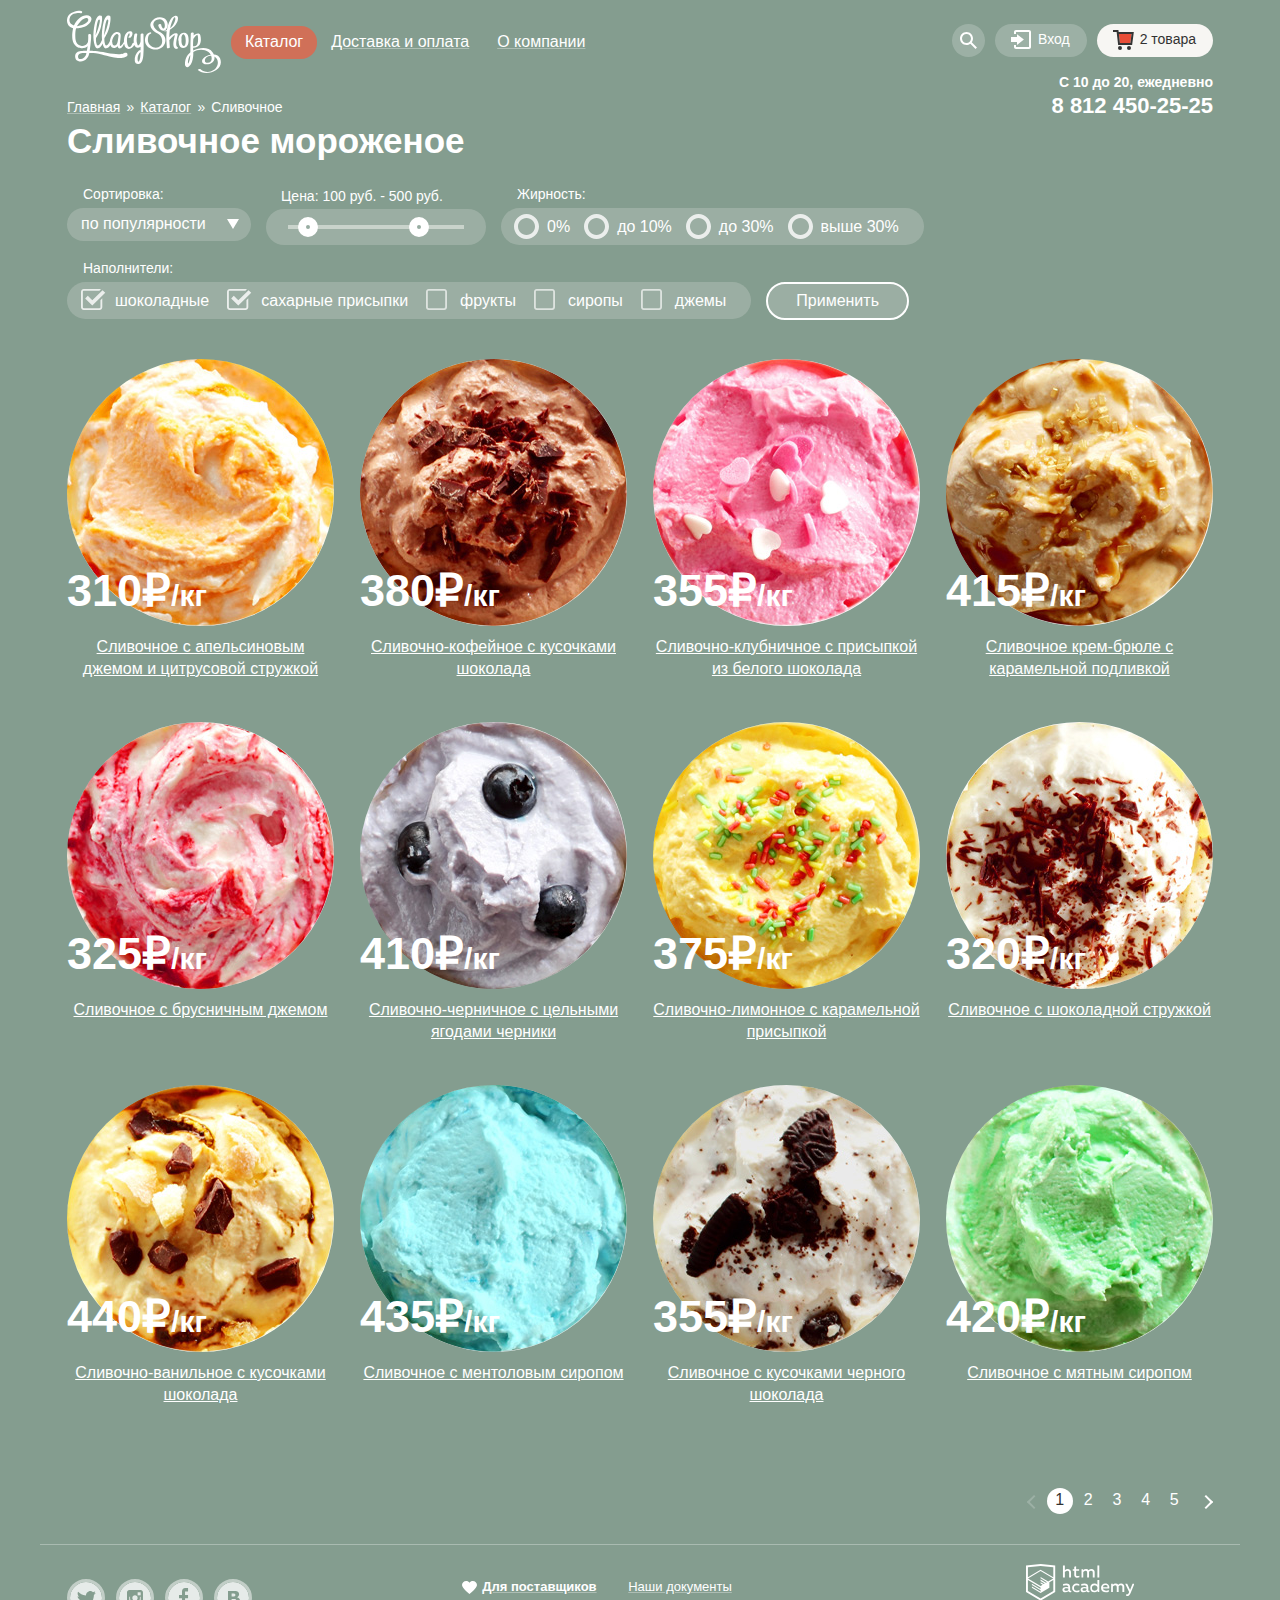
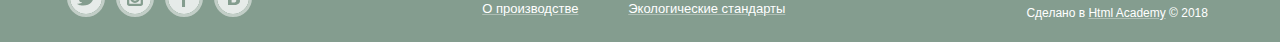
==== catalog.html @ 199c0e6b "Исправления по замечаниям" ====
<!DOCTYPE html>
<html lang="ru">
  <head>
    <meta charset="UTF-8">
    <title>HTML Academy: Глейси-каталог</title>
    <!--<link href="https://fonts.googleapis.com/css?family=Roboto:400,500,700&amp;subset=cyrillic" rel="stylesheet">-->
    <link rel="stylesheet" href="css/normalize.css">
    <link rel="stylesheet" href="css/style.css">
  </head>
  <body class="catalog-page">
    <header class="main-header container">
      <nav class="main-nav">
        <a href="index.html" class="logo"><img src="img/logo.svg" alt="Логотип магазина Gllacy Shop"></a>
        <ul class="site-nav">
          <li class="box-sub-catalog site-nav-active"><a href="#">Каталог</a>
            <ul class="sub-catalog">
              <li><a href="#">Новинки</a></li>
              <li class="sub-catalog-active"><a>Сливочное</a></li>
              <li><a href="#">Щербеты</a></li>
              <li><a href="#">Фруктовый лёд</a></li>
              <li><a href="#">Мелорин</a></li>
            </ul>
          </li>
          <li><a href="#">Доставка и оплата</a></li>
          <li><a href="#">О компании</a></li>
        </ul>
      </nav>  
      <nav class="user-nav">
        <ul>
          <li class="search">
            <a class="visually-hidden" href="#">Поиск</a>
            <svg xmlns="http://www.w3.org/2000/svg" width="17" height="17" viewBox="0 0 17 17" >
              <path fill="#FFFFFF" d="M16.958,15.527L11.75,10.32C12.533,9.247,13,7.93,13,6.5C13,2.91,10.09,0,6.5,0S0,2.91,0,6.5
              S2.91,13,6.5,13c1.438,0,2.763-0.473,3.839-1.263l5.205,5.204L16.958,15.527z M6.5,11C4.019,11,2,8.981,2,6.5S4.019,2,6.5,2
              S11,4.019,11,6.5S8.981,11,6.5,11z"/>
            </svg>
            <form class="search-form" action="https://echo.htmlacademy.ru" method="post">
              <label class="visually-hidden" for="search">Поле ввода для поиска</label>
              <input id="search" name="search" type="search" placeholder="Что ищем?">
              <button class="visually-hidden" type="submit">Искать</button>
            </form>
          </li>
          <li class="log-in">
            <svg version="1.1" id="Layer_1" xmlns="http://www.w3.org/2000/svg" width="21" height="19" viewBox="0 0 21 19" enable-background="new 0 0 21 19" xml:space="preserve">
              <g>
                <polygon fill="#FFFFFF" points="6,14.875 12.917,9.5 6,4.125 6,7.042 -0.042,7.042 -0.042,11.959 6,11.959   "/>
                <path fill="#FFFFFF" d="M18,0H5C3.9,0,3,0.9,3,2v2h2V2h13v15H5v-2H3v2c0,1.1,0.9,2,2,2h13c1.1,0,2-0.9,2-2V2C20,0.9,19.1,0,18,0z"
                  />
              </g>
            </svg>
            <a href="#">Вход</a>
            <form class="log-in-form" action="https://echo.htmlacademy.ru" method="post">
              <label class="visually-hidden" for="user-email">Поле ввода email</label>
              <input id="user-email" name="user-email" type="email" placeholder="Электронная почта">
              <label class="visually-hidden"  for="user-password">Поле ввода пароля</label>
              <input id="user-password" name="password" type="password" placeholder="Пароль">
              <button class="button" type="submit">Войти</button>
              <div class="log-in-form-reference">
                <a href="#">Забыли пароль?</a>
                <a href="#">Новая регистрация</a>
              </div> 
            </form>
          </li>
          <li class="basket basket-fill">
            <svg version="1.1" id="Layer_1" xmlns="http://www.w3.org/2000/svg" width="21" height="20" viewBox="0 0 21 20" enable-background="new 0 0 21 20" xml:space="preserve">
              <polygon fill="#E84D37" points="5.888,4.031 6.922,13 17.372,13 18.548,4.031 "/>
              <circle fill="#343434" cx="6.984" cy="18" r="2"/>
              <circle fill="#343434" cx="15.984" cy="18" r="2"/>
              <path fill="#343434" d="M5.657,2.031L5.422,0H0v2h3.64l1.5,13h13.988l1.699-12.969H5.657z M17.372,13H6.922L5.888,4.031h12.66
                L17.372,13z"/>
            </svg>
            <a href="#">2 товара</a>
            <div class="basket-inner">
              <table>
                <tr>
                  <td>
                    <button class="item-del" type="button">Удалить товар</button>
                  </td>
                  <td>
                    <img src="img/item-1.jpg" alt="Сливочное с апельсиновым джемом и цитрусовой стружкой" width="33" height="33">
                  </td>
                  <td class="table-item-descripton">
                    Пломбир с апельсиновым джемом
                  </td>
                  <td class="table-item-volume">
                    1,5кг * <span>200 руб.</span>
                  </td>
                  <td class="table-item-price">
                    300 руб.
                  </td>
                </tr>
                <tr>
                  <td>
                    <button class="item-del" type="button">Удалить товар</button>
                  </td>
                  <td>
                    <img src="img/item-3.jpg" alt="Сливочно-клубничное с присыпкой из белого шоколада" width="33" height="33">
                  </td>
                  <td class="table-item-descripton">
                    Клубничный пломбир с присыпкой из белого шоколада
                  </td>
                  <td class="table-item-volume">
                    1,5кг * <span>300 руб.</span>
                  </td>
                  <td class="table-item-price">
                    450 руб.
                  </td>
                </tr>
              </table>
              <b>Итого: 750 руб.</b>
              <a class="button" href="#">Оформить заказ</a>
            </div>
          </li>
        </ul>
      </nav>
    </header>
    <main class="container">
      <h1 class="page-title">Сливочное мороженое</h1>
      <div class="breadcrumbs-contact-wrapper">
        <ul class="breadcrumbs">
          <li><a href="index.html">Главная</a></li>
          <li><a href="#">Каталог</a></li>
          <li class="breadcrumbs-current">Сливочное</li>
        </ul>
        <p class="catalog-contacts">
          <b>C 10 до 20, ежедневно</b></br>
          <a href="tel:88124502525">8 812 450-25-25</a>
        </p>
      </div>    
      <section class="filter">
        <h2 class="visually-hidden">Фильтр товаров</h2>
        <form class="form-filter" method="post" action="https://echo.htmlacademy.ru">
          <fieldset>
            <legend>Сортировка:</legend>
            <select class="sorting" name="sorting" id="filter-sorting">
              <option value="by-popularity">по популярности </option>
              <option value="inexpensive">сначала недорогие</option>
              <option value="expensive">сначала дорогие</option>
              <option value="by-fats">по жирности</option>
            </select>
          </fieldset>
          <fieldset class="block-slider">
            <legend class="visually-hidden">Сортировка по цене</legend>
            <span>Цена: 100 руб. - 500 руб.</span>
            <div class="slider-price"></div>
            </fieldset>   
          <fieldset>
            <legend>Жирность:</legend>
            <ul class="filter-fat">
              <li class="filter-option">
                <input class="visually-hidden filter-input filter-input-radio" type="radio" name="fat-content" value="zero" id="filter-zero">
                <label for="filter-zero">0%</label>
              </li>
              <li class="filter-option">
                <input class="visually-hidden filter-input filter-input-radio" type="radio" name="fat-content" value="ten" id="filter-ten">
                <label for="filter-ten">до 10%</label>
              </li>
              <li class="filter-option">
                <input class="visually-hidden filter-input filter-input-radio" type="radio" name="fat-content" value="thirty" id="filter-thirty">
                <label for="filter-thirty">до 30%</label>
              </li>
              <li class="filter-option">
                <input class="visually-hidden filter-input filter-input-radio" type="radio" name="fat-content" value="more-thirty" id="filter-more-thirty">
                <label for="filter-more-thirty">выше 30%</label>
              </li>
            </ul>
          </fieldset>
          <fieldset>
            <legend>Наполнители:</legend>
            <ul class="filter-inner">
              <li class="filter-option">
                <input class="visually-hidden filter-input filter-input-checkbox" type="checkbox" name="chocolate" id="filter-chocolate" checked>
                <label for="filter-chocolate">шоколадные</label>
              </li>
              <li class="filter-option">
                <input class="visually-hidden filter-input filter-input-checkbox" type="checkbox" name="icing-sugar" id="filter-icing-sugar" checked>
                <label for="filter-icing-sugar">сахарные присыпки</label>
              </li>
              <li class="filter-option">
                <input class="visually-hidden filter-input filter-input-checkbox" type="checkbox" name="fruits" id="filter-fruits">
                <label for="filter-fruits">фрукты</label>
              </li>
              <li class="filter-option">
                <input class="visually-hidden filter-input filter-input-checkbox" type="checkbox" name="sirup" id="filter-sirup">
                <label for="filter-sirup">сиропы</label>
              </li>
              <li class="filter-option">
                <input class="visually-hidden filter-input filter-input-checkbox" type="checkbox" name="jam" id="filter-jam">
                <label for="filter-jam">джемы</label>
              </li>
            </ul>
          </fieldset>
          <button class="btn-submit" type="submit">Применить</button>
        </form>
      </section>
      <section class="catalog">
        <h2 class="visually-hidden">Каталог мороженого</h2>
        <ul class="catalog-list">
          <li class="catalog-item">
            <h3>
               Сливочное с апельсиновым джемом и цитрусовой стружкой
            </h3>
            <img src="img/item-1.jpg" alt="Сливочное с апельсиновым джемом и цитрусовой стружкой." width="267" height="267">
            <b>310&#8381;<span>&#47;кг</span></b>
            <a class="button" href="#">Быстрый просмотр</a>
          </li>
          <li class="catalog-item">
            <h3>
              Сливочно-кофейное с кусочками шоколада
            </h3>
            <img src="img/item-2.jpg" alt="Сливочно-кофейное с кусочками шоколада" width="267" height="267">
            <b>380&#8381;<span>&#47;кг</span></b>
            <a class="button" href="#">Быстрый просмотр</a>
            </li>
          <li class="catalog-item">
            <h3>
               Сливочно-клубничное с присыпкой из белого шоколада
            </h3>
            <img src="img/item-3.jpg" alt="Сливочно-клубничное с присыпкой из белого шоколада" width="267" height="267">
            <b>355&#8381;<span>&#47;кг</span></b>
            <a class="button" href="#">Быстрый просмотр</a>
          </li>
          <li class="catalog-item">
            <h3>
               Сливочное крем-брюле с карамельной подливкой
            </h3>
            <img src="img/item-4.jpg" alt="Сливочное крем-брюле с карамельной подливкой" width="267" height="267">
            <b>415&#8381;<span>&#47;кг</span></b>
            <a class="button" href="#">Быстрый просмотр</a>
          </li>
          <li class="catalog-item">
            <h3>
               Сливочное с брусничным джемом
            </h3>
            <img src="img/item-5.jpg" alt="Сливочное с брусничным джемом" width="267" height="267">
            <b>325&#8381;<span>&#47;кг</span></b>
            <a class="button" href="#">Быстрый просмотр</a>
          </li>
          <li class="catalog-item">
            <h3>
               Сливочно-черничное с цельными ягодами черники
            </h3>
            <img src="img/item-6.jpg" alt="Сливочно-черничное с цельными ягодами черники" width="267" height="267">
            <b>410&#8381;<span>&#47;кг</span></b>
            <a class="button" href="#">Быстрый просмотр</a>
          </li>
          <li class="catalog-item">
            <h3>
               Сливочно-лимонное с карамельной присыпкой
            </h3>
            <img src="img/item-7.jpg" alt="Сливочно-лимонное с карамельной присыпкой" width="267" height="267">
            <b>375&#8381;<span>&#47;кг</span></b>
            <a class="button" href="#">Быстрый просмотр</a>
          </li>
          <li class="catalog-item">
            <h3>
               Сливочное с шоколадной стружкой
            </h3>
            <img src="img/item-8.jpg" alt="Сливочное с шоколадной стружкой" width="267" height="267">
            <b>320&#8381;<span>&#47;кг</span></b>
            <a class="button" href="#">Быстрый просмотр</a>
          </li>
          <li class="catalog-item">
            <h3>
               Сливочно-ванильное с кусочками шоколада
            </h3>
            <img src="img/item-9.jpg" alt="Сливочно-ванильное с кусочками шоколада" width="267" height="267">
            <b>440&#8381;<span>&#47;кг</span></b>
            <a class="button" href="#">Быстрый просмотр</a>
          </li>
          <li class="catalog-item">
            <h3>
               Сливочное с ментоловым сиропом
            </h3>
            <img src="img/item-10.jpg" alt="Сливочное с ментоловым сиропом" width="267" height="267">
            <b>435&#8381;<span>&#47;кг</span></b>
            <a class="button" href="#">Быстрый просмотр</a>
          </li>
          <li class="catalog-item">
            <h3>
               Сливочное с кусочками черного шоколада
            </h3>
            <img src="img/item-11.jpg" alt="Сливочное с кусочками черного шоколада" width="267" height="267">
            <b>355&#8381;<span>&#47;кг</span></b>
            <a class="button" href="#">Быстрый просмотр</a>
          </li>
          <li class="catalog-item">
            <h3>
               Сливочное с мятным сиропом
            </h3>
            <img src="img/item-12.jpg" alt="Сливочное с мятным сиропом" width="267" height="267">
            <b>420&#8381;<span>&#47;кг</span></b>
            <a class="button" href="#">Быстрый просмотр</a>
          </li>
        </ul>
        <ul class="pagination-list">
          <li class="pagination-left pagination-disabled"><a></a></li>
          <li class="pagination-item pagination-item-current"><a>1</a></li>
          <li class="pagination-item"><a href="#">2</a></li>
          <li class="pagination-item"><a href="#">3</a></li>
          <li class="pagination-item"><a href="#">4</a></li>
          <li class="pagination-item"><a href="#">5</a></li>
          <li class="pagination-right"><a href="#"></a></li>
        </ul>
      </section>
    </main>
    <footer class="main-footer container">
      <ul class="footer-social">
        <li>
          <a class="social-button" href="#">
            <span class="visually-hidden">Твиттер</span>
            <svg version="1.1" width="32" height="32" viewBox="0 0 32 32" enable-background="new 0 0 32 32" xml:space="preserve">
              <g id="Layer_1">
              </g>
              <g id="Layer_2">
                <path fill="#FFFFFF" d="M16,0C7.164,0,0,7.164,0,16c0,8.837,7.164,16,16,16c8.837,0,16-7.163,16-16C32,7.164,24.837,0,16,0z
                   M23.944,12.809c-0.251,6.516-3.463,10.832-10.992,10.702c-0.14,0-0.205,0-0.233,0c-0.015,0-0.021,0-0.021,0
                  c-0.029,0-0.094,0-0.232,0c-0.447,0-4.543-0.443-5.344-1.823c2.479,0.19,4.247-0.406,5.12-1.136
                  c-1.048-0.289-2.923-0.461-3.251-2.848c0.384,0.104,0.618,0.221,1.299,0.113c-1.307-0.824-2.758-1.519-2.679-3.643
                  c0.311,0.317,1.164,0.518,1.46,0.457c-0.768-0.233-2.149-3.244-0.974-4.781c1.984,1.79,4.075,3.482,7.804,3.643
                  c0.227-2.214,1.24-3.699,3.168-4.325c1.84-0.479,3.255,0.26,3.901,1.138c0.737-0.224,1.453-0.466,2.193-0.685
                  c-0.004,0.833-0.569,1.463-0.935,1.709c0.747,0.165,1.423-0.475,1.423-0.475C25.467,11.818,24.557,12.58,23.944,12.809z"/>
              </g>
            </svg>
          </a>
        </li>
        <li>
          <a class="social-button" href="#">
            <span class="visually-hidden">Инстаграм</span>
            <svg version="1.1" id="Layer_1" width="32" height="32" viewBox="0 0 32 32" enable-background="new 0 0 32 32" xml:space="preserve">
              <g>
                <path fill="#FFFFFF" d="M20.916,16c0,2.728-2.211,4.938-4.938,4.938S11.039,18.728,11.039,16c0-0.394,0.051-0.773,0.138-1.14
                  h-0.897v6.838h11.396V14.86h-0.897C20.865,15.227,20.916,15.606,20.916,16z"/>
                <path fill="#FFFFFF" d="M15.978,18.659c1.466,0,2.659-1.193,2.659-2.659s-1.193-2.659-2.659-2.659
                  c-1.466,0-2.659,1.193-2.659,2.659S14.511,18.659,15.978,18.659z"/>
                <rect x="18.637" y="10.302" fill="#FFFFFF" width="3.039" height="3.039"/>
                <path fill="#FFFFFF" d="M16,0C7.164,0,0,7.164,0,16c0,8.837,7.164,16,16,16c8.837,0,16-7.163,16-16C32,7.164,24.837,0,16,0z
                   M23.955,21.698c0,1.254-1.025,2.279-2.279,2.279H10.279C9.026,23.978,8,22.952,8,21.698V10.302c0-1.253,1.026-2.279,2.279-2.279
                  h11.396c1.254,0,2.279,1.026,2.279,2.279V21.698z"/>
              </g>
            </svg>
          </a>
        </li>
        <li>
          <a class="social-button" href="#">
            <span class="visually-hidden">Фейсбук</span>
            <svg version="1.1" id="Layer_1" width="32" height="32" viewBox="0 0 32 32" enable-background="new 0 0 32 32" xml:space="preserve">
              <path fill="#FFFFFF" d="M16,0C7.164,0,0,7.163,0,16s7.164,16,16,16c8.837,0,16-7.164,16-16S24.837,0,16,0z M20.062,9.455h-3.021
                v3.444h3.021v3.445h-3.021v8.61h-3.021v-8.61H11v-3.445h3.021V9.455c0-1.902,1.353-3.445,3.021-3.445h3.021V9.455z"/>
            </svg>
          </a>
        </li>
        <li>
          <a class="social-button" href="#">
            <span class="visually-hidden">Вконтакте</span>
            <svg version="1.1" id="Layer_1" xmlns="http://www.w3.org/2000/svg" width="32" height="32" viewBox="0 0 32 32" enable-background="new 0 0 32 32" xml:space="preserve">
              <g>
                <path fill="#FFFFFF" d="M16.637,14.495c0.402-0.019,0.719-0.082,0.951-0.188c0.326-0.145,0.54-0.33,0.641-0.559
                  c0.101-0.229,0.15-0.496,0.15-0.797c0-0.232-0.058-0.465-0.174-0.697c-0.116-0.232-0.322-0.405-0.617-0.517
                  c-0.264-0.1-0.592-0.155-0.984-0.165c-0.392-0.009-0.943-0.014-1.652-0.014h-0.339v2.965h0.565
                  C15.749,14.523,16.235,14.514,16.637,14.495z"/>
                <path fill="#FFFFFF" d="M18.118,17.084c-0.282-0.081-0.672-0.125-1.166-0.132c-0.494-0.006-1.012-0.009-1.55-0.009h-0.79v3.493
                  h0.264c1.014,0,1.74-0.003,2.18-0.009c0.438-0.007,0.843-0.088,1.212-0.245c0.377-0.157,0.633-0.364,0.774-0.625
                  s0.214-0.562,0.214-0.9c0-0.446-0.088-0.788-0.261-1.03C18.825,17.386,18.531,17.204,18.118,17.084z"/>
                <path fill="#FFFFFF" d="M16,0C7.164,0,0,7.164,0,16c0,8.837,7.164,16,16,16c8.837,0,16-7.163,16-16C32,7.164,24.837,0,16,0z
                   M22.602,20.531c-0.273,0.533-0.646,0.976-1.124,1.327c-0.552,0.415-1.161,0.71-1.823,0.886s-1.501,0.264-2.519,0.264h-6.121V8.987
                  h5.443c1.13,0,1.957,0.038,2.48,0.113c0.524,0.076,1.045,0.242,1.561,0.5c0.533,0.27,0.929,0.632,1.189,1.087
                  c0.26,0.455,0.392,0.975,0.392,1.558c0,0.678-0.179,1.278-0.536,1.795c-0.358,0.518-0.863,0.92-1.517,1.208v0.075
                  c0.917,0.182,1.642,0.559,2.179,1.13c0.537,0.571,0.807,1.325,0.807,2.261C23.013,19.392,22.875,19.997,22.602,20.531z"/>
              </g>
            </svg>
          </a>
        </li>
      </ul>
      <ul class="footer-nav">
        <li><a href="#">Для поставщиков</a></li>
        <li><a href="#">Наши документы</a></li>
        <li><a href="#">О производстве</a></li>
        <li><a href="#">Экологические стандарты</a></li>
      </ul>
      <p class="copyright">
        <a href="https://htmlacademy.ru/intensive/htmlcss"><img src="img/logo-academy.svg" alt="Html Academy" width="108" height="38"></a>
        <span>Сделано в <a href="https://htmlacademy.ru/intensive/htmlcss">Html Academy</a> &#169; 2018</span>
      </p>  
    </footer>   
  </body>
</html>
---- css/style.css ----
body {
        margin: 0;
        padding: 0;

        font-family: "Roboto", "Arial", sans-serif;
        font-size: 18px;
        line-height: 22px;
        font-weight: 700;
        color: #ffffff;

        background-color: #849d8f;
}
.container {
        width: 1146px;
        margin: 0 auto;
        padding: 0 27px;
}
img {
        max-width: 100%;
        height: auto;
}
.visually-hidden:not(:focus):not(:active),
input[type="checkbox"].visually-hidden,
input[type="radio"].visually-hidden {
        position: absolute;

        width: 1px;
        height: 1px;
        margin: -1px;
        border: 0;
        padding: 0;

        white-space: nowrap;

        -webkit-clip-path: inset(100%);

                clip-path: inset(100%);
        clip: rect(0 0 0 0);
        overflow: hidden;
}
.site-wrapper {
        min-width: 940px;
        background-color: #849d8f;
        background-image: url("../img/promo-1.png");
        background-repeat: no-repeat;
        background-position:  center 0;
        
        transition: background-image 0.5s ease, background-color 0.5s ease;        
}
.site-wrapper::before,
.site-wrapper::after {
  content: "";

  visibility: hidden;
}

.site-wrapper::before {
  background-image: url("../img/promo-2.png");
}

.site-wrapper::after {
  background-image: url("../img/promo-3.png");
}

/*Шапка сайта*/

.main-header {
        display: flex;
        justify-content: space-between;
        flex-wrap: wrap;	
        position: relative;
        width: 1146px;
        margin-bottom: 273px;
        padding-top: 10px;
}
.catalog-page .main-header{
        margin-bottom: 0;
}
.main-nav {
        display: flex;
        margin-right: 300px;
}
.main-nav ul,
.user-nav ul {
        margin: 0;
        padding: 0; 

        list-style: none;
}
.main-nav > a {
        margin-right: 10px;
	width: 154px;
        height:64px;
}
.main-nav .site-nav {
        display: flex;
        align-items: center;

        font-size: 16px;
        line-height: 18px;
        font-weight: 500;
}
.site-nav-active {
        background-color: #d07058;
} 
.site-nav-active > a {
        text-decoration: none;
}
.site-nav > li {
        padding: 7px 14px 8px 14px;
        border-radius: 16px;
}
.main-nav a,
.user-nav a {
        color: #ffffff;
}
.site-nav a {
        -webkit-text-decoration-color: #adbdb4;
                text-decoration-color: #adbdb4;
}
.site-nav > li:hover,
.user-nav > li:hover {
        background-color: #f7f6f3;
}
.site-nav > li:hover > a,
.user-nav > li:hover > a {
        color: #323232;
        text-decoration: none;
}

.site-nav > li:active {
        box-shadow: inset 0px 2px 1px 0px #696969;
        background-color: #ededed;
}
.box-sub-catalog {
        position: relative;
}
.box-sub-catalog:hover .sub-catalog {
        visibility: visible;
}
.sub-catalog {
        visibility: hidden;
        flex-direction: column;
        align-content: stretch;
        position: absolute;
        left: -6px;
        top: 37px;
        border-radius: 5px;
        overflow: hidden;
        transition: visibility 0.1s;

        font-size: 14px;
        line-height: 16px;
        font-weight: 400;

        background-color: #f8f7f4;
        box-shadow: 0px 20px 20px 0px rgba(0, 0, 0, 0.4);
}
.sub-catalog li {
        flex-shrink: 0;
        margin-bottom: 3px;
        padding: 6px 20px 6px 20px;
        white-space: nowrap;
}
.sub-catalog li:first-of-type {
        position: relative;
        margin-top: 3px;
        margin-bottom: 10px;
        font-weight: 700;
}
.sub-catalog li:first-of-type::before {
        content: "";
        position: absolute;
        bottom: -8px;
        left: 5px;
        z-index: 1;
        width: 128px;
        height: 1px;
        background-color: #d1d0ce;
}
.sub-catalog li:last-of-type {
        margin-bottom: 8px;
}
.sub-catalog a {
        text-decoration: none;
        color: #323232;  
}
.sub-catalog li:hover:not(.sub-catalog-active) {
        background-color: #fbded7;
}
.sub-catalog li:active:not(.sub-catalog-active) {
        background-color: #f6b5a5;
}
.site-nav .sub-catalog-active { 
        background-color: #d07058;
}
.site-nav .sub-catalog-active a {
        color: #ffffff;
}

.user-nav ul {
        display: flex;
        padding-top: 14px;
}
.user-nav li {
        display: flex;
        position: relative;
        margin-left: 10px;
        padding: 7px 17px 8px 43px;
        border-radius: 18px;
        background-color: rgba(255, 255, 255, 0.2);
}
.user-nav li:hover,
.user-nav li:focus {
        background-color: #f7f8f4;
}
.user-nav li:hover > a,
.user-nav li:focus > a {
        color: #323232;
}
.user-nav .search {
        justify-content: center;
        align-items: center;
        width: 33px;
        height: 33px;
        padding: 0;
        border-radius: 50%;
}
.search:hover path,
.search:focus path {
        fill: #323232;
}
.search-form {
        position: absolute;
        right: -1px;
        top: 38px;
        padding: 20px 16px;
        border-radius: 5px;
        visibility: hidden;
        transition: visibility 0.1s;

        text-align: center;
        vertical-align: middle;
        background-color: #f8f7f4;
        box-shadow: 0px 20px 20px 0px rgba(0, 0, 0, 0.4);
}
.search:hover .search-form,
.search:focus .search-form {
        visibility: visible;
        z-index: 1;
}
.search-form input {
        width: 310px;
        padding: 9px 15px;
        margin: 0 auto;
        border-radius: 5px;
}
.log-in > a,
.basket > a {
        text-decoration: none;
        font-size: 14px;
        line-height: 16px;
        font-weight: 500;
}
.log-in {
        position: relative;
}
.log-in svg {
        position: absolute;
        left: 16px;
        top: 6px;
}
.log-in:hover polygon,
.log-in:hover path,
.log-in:focus polygon,
.log-in:focus path {
        fill: #323232;
}
.log-in:hover .log-in-form,
.log-in:focus .log-in-form {
        visibility: visible;
        z-index: 1;
}
.log-in-form {
        display: flex;
        flex-wrap: wrap;
        justify-content: space-between;
        align-items: center;
        align-content: center;
        position: absolute;
        right: -1px;
        top: 36px;
        visibility: hidden;
        width: 256px;
        padding: 20px 10px;
        border-radius: 5px;
        transition: visibility 0.1s;

        text-align: center;
        vertical-align: middle;
        background-color: #f8f7f4;
        box-shadow: 0px 20px 20px 0px rgba(0, 0, 0, 0.4);
}
.log-in-form input {
        width: 210px;
        margin: 0 auto;
        margin-bottom: 19px;
        padding: 9px 15px;
        border-radius: 5px;
}
.log-in-form button {
        margin-top: 4px;
        margin-left: 8px;
        padding: 11px 24px;
        border-radius: 19px;
}
.log-in-form-reference {
        display: flex;
        flex-direction: column;
        justify-content: center;
        margin-right: 8px;
}
.log-in-form a {
        font-size: 13px;
        line-height: 24px;
        font-weight: 400;
        color: #323232;
}
.log-in-form a:hover {
        color: #e84d37;
}
.log-in-form a:active {
        color: #e84d37;
}
.basket {
        position: relative;
}
.basket svg {
        position: absolute;
        left: 16px;
        top: 6px;
}
.basket:hover circle,
.basket:hover path,
.basket:focus circle,
.basket:focus path {
        fill: #323232;
}
.user-nav input {
        font-size: 14px;
        line-height: 24px;
        font-weight: 700;
        color: #323232;
        
        border: none;
        border: 1px solid #d3d3d2;
        
}
.user-nav input:hover {
        padding: 8px 14px;
        border: 2px solid #c7c6c5;
}
.user-nav input:focus {
        padding: 8px 14px;
        border: 2px solid #8fbdec; 
}
.user-nav input::-webkit-input-placeholder {
        font-weight: 400;
        color: #999999;
}
.user-nav input::-ms-input-placeholder {
        font-weight: 400;
        color: #999999;
}
.user-nav input::placeholder {
        font-weight: 400;
        color: #999999;
}
.button {
        display: block;

        text-align: center;
        color: #ffffff;
        vertical-align: top;
        text-decoration: none;
        text-shadow: 0 2px 5px rgba(160, 32, 11, 0.76);

        background-image: linear-gradient(to bottom, #f26843 0%, #e74a35 100%);
        border-radius: 50px;
        box-shadow: 0 2px 2px rgba(172, 16, 0, 0.64);
        border: none;

        cursor: pointer;
}
.button:hover {
        background: linear-gradient(to bottom, rgba(242, 104, 67, 0.8) 0%, rgba(241, 74, 53, 0.8) 100%), rgb(255, 255, 255); 
}
.button:focus:active {
        background-image: linear-gradient( to right, rgb(242,104,67) 0%, rgb(231,74,53) 100%);
        box-shadow: inset 0px 2px 2px 0px rgba(148, 39, 24, 0.004);
}
.header-contacts {
        margin: 0;
        margin-left: auto;
        margin-top: -5px;
        text-align: right;
}
.header-contacts b {
        font-size: 14px;
        line-height: 16px;
        font-weight: 700;
}
.header-contacts a {
        text-decoration: none;
        font-size: 22px;
        line-height: 28px;
        font-weight: 700;
        color: #ffffff;
}

/*Полная корзина*/
.basket.basket-fill {
        background-color: #f7f6f3;
}
.basket-fill a {
        color: #323232;
}
.basket.basket-fill:hover .basket-inner,
.basket.basket-fill:focus .basket-inner {
        visibility: visible;
        z-index: 1;     
}
.basket-inner {
        display: flex;
        flex-direction: column;
        justify-content: center;        
        position: absolute;
        right: 0;
        top: 37px;
        z-index: 2;
        width: 510px;
        padding: 15px 15px;
        border-radius: 5px;
        visibility: hidden;
        transition: visibility 0.1s;

        text-align: center;
        vertical-align: middle;
        background-color: #f8f7f4;
        box-shadow: 0px 20px 20px 0px rgba(0, 0, 0, 0.4);
}
.basket-inner table {
        flex-grow: 1;
        margin: 0;
        margin-bottom: 13px;
        padding: 0;

        font-size: 13px;
        line-height: 16px;
        font-weight: 400;
        color:  #323232;
        border-bottom: 1px solid #cacac7;
}
.basket-inner td {
        padding: 3px 0 15px 5px;
}
.basket-inner td:nth-of-type(3){
        text-align: left;
}
.item-del {
        position: relative;
        width: 15px;
        height: 15px;

        font-size: 0;
        background-color: transparent;
        border: 0;
        cursor: pointer;
}
.item-del::before,
.item-del::after {
        content: "";
        position: absolute;
        top: 3px;
        right: 3px;
        z-index: 5;
        width: 15px;
        height: 1px;

        background-color: #323232;
}

.item-del::before {
        -webkit-transform: rotate(45deg);
                transform: rotate(45deg);
}

.item-del::after {
        -webkit-transform: rotate(-45deg);
                transform: rotate(-45deg);
}
.basket-inner img {
        width: 33px;
        height: 33px;
        border-radius: 50%;
}
.basket-inner span {
        color: #999999;
}
.basket-inner b {
        align-self: flex-end;
        margin-left: auto;
        margin-bottom: 15px;

        font-size: 15px;
        line-height: 18px;
        font-weight: 700;
        color:  #323232;
}
.basket-inner a {
        align-self: flex-end;
        margin-left: auto;
        padding: 10px 13px;
        font-size: 18px;
        line-height: 24px;
        font-weight: 700;
        color: #fefefe;       
}
.table-item-descripton {
        width: 225px;
}
.table-item-volume {
        width: 115px;
}
.table-item-price {
        width: 80px;
}
 /*Контент главной страницы*/


.promo-slider {
        position: relative;
        margin-bottom: 40px;
}
.slider-list {
        margin: 0;
        padding: 0;

        list-style: none;
}       

.slider-list h2 {
        width: 680px;
        margin: 0 auto;
        margin-bottom: 30px;

        font-size: 60px;
        line-height: 61px;
        font-weight: 700;
        text-align: center;
}
.slide .button {
        width: 210px;
        margin: 0 auto;
        padding: 10px 35px 13px 35px;

        font-size: 32px;
        line-height: 40px;
        font-weight: 700;
        text-decoration: none;
}
.slider-controls label {
        display: inline-block;
        width: 17px;
        height: 17px;
        margin-right: 9px;

        vertical-align: top;

        background-color: transparent;
        border: 2px solid #ffffff;
        border-radius: 50%;
        cursor: pointer;
}
#product-1:checked ~ .site-wrapper {
        background-color: #849d8f;
        background-image: url("../img/promo-1.png");
}

#product-2:checked ~ .site-wrapper {
        background-color: #8996a6;
        background-image: url("../img/promo-2.png");
}

#product-3:checked ~ .site-wrapper {
        background-color: #9d8b84;
        background-image: url("../img/promo-3.png");
}
#product-1:checked ~ .site-wrapper #slide1,
#product-2:checked ~ .site-wrapper #slide2,
#product-3:checked ~ .site-wrapper #slide3 {
        display: block;
}
#product-1:checked ~ .site-wrapper label[for="product-1"],
#product-2:checked ~ .site-wrapper label[for="product-2"],
#product-3:checked ~ .site-wrapper label[for="product-3"] {
        background-color: #ffffff;
}
.slider-controls {
        position: absolute;
        bottom: 20px;
        left: 27px;
        z-index: 20;

        font-size: 0;
}
.slider-controls label:hover {
        background-color: #b2c1b7;
}
.slide {
        display:none;
}

.promo-stocks-wrapper {
        display: flex;
        justify-content: space-between;
        margin-bottom: 40px;
}
.stock {
        display: flex;
        flex-direction: column;
        box-sizing: border-box;
        width: 560px;
        min-height: 230px;
        padding: 15px 20px 25px 18px; 
        border-radius: 15px;
}
.stock b {
        margin: 0;
        margin-bottom: 15px;
        padding: 0;

        font-size: 35px;
        line-height: 41px;
        font-weight: 700;
}
.stock p {
        margin: 0;
        
        font-size: 18px;
        line-height: 22px;
        font-weight: 700;
}
.stock a {
    	align-self: flex-end;
        margin-top: auto;
        padding: 9px 23px 12px 22px;
        

        font-size: 18px;
        line-height: 24px;
        font-weight: 700;
}
.raspberries {
        background-image: url("../img/raspberries-bg.jpg");
        background-repeat: no-repeat;
}
.chocolate {
        background-image: url("../img/chocolate-bg.jpg");
        background-repeat: no-repeat;
}
.hits {
        margin-bottom: 40px;
}
.hits-list {
        display: flex;
        justify-content: space-between;
        margin: 0;
        padding: 0;
        list-style: none;
}
.hit-item {
        display: flex;
        position: relative;
        flex-direction: column;
        width: 267px;
}
.hit-item::before {
        content: "";
        position: absolute;
        width: 64px;
        height: 64px;
        border-radius: 50%;
        background-image: url("../img/hit.svg");
}

.hit-item:hover::after {
        content: "";
        position: absolute;
        z-index: 1;
        top: -6px;
        left: -14px;
        width: 295px;
        height: 410px;
        border-radius: 5px;
        background-color: rgba(248, 247, 244, 0.2);
        box-shadow: 0px 20px 20px 0px rgba(0, 0, 0, 0.4);
}
.hit-item:hover {
        z-index: 20;
}
.hit-item h3 {
        order: 2;

        margin: 0;
        margin-top: 12px;

        font-size: 16px;
        line-height: 22px;
        font-weight: 500;
        text-align: center;
        text-decoration: underline;
}
.hit-item b {
        position: absolute;
        top: 208px;
        font-size: 45px;
        line-height: 45px;
        font-weight: 700;
}
.hit-item span {
        font-size: 30px;
        line-height: 45px;
        font-weight: 700;
}
.hit-item img {
        order: 1;
        border-radius: 50%;
}
.hit-item .button {
        visibility: hidden;
        position: absolute;
        bottom: -60px;
        left: 35px;
        z-index: 3;
        padding: 13px 15px;
}
.hit-item:hover .button {
        visibility: visible;
}
.features {
        display: flex;
        flex-direction: column;
        width: 1106px;
        margin-bottom: 40px;
        padding: 23px 20px 20px 20px;


        font-size: 16px;
        line-height: 22px;
        font-weight: 400;
        color: #323232;
        
        border-radius: 12px;
        background-color: #ede1c8;
        background-image: url("../img/waffle-bg.png");
}
.features p {
        position: relative;
        margin: 0;
        margin-bottom: 5px;
}
.features p::before {
        content: "";
        position: absolute;
        left: -56px;
        top: -10px;
        width: 49px;
        height: 49px;
}
.features .ice-cream-icon::before {
        background-image: url(../img/icecream.svg);
}
.features .cow-icon::before {
        background-image: url(../img/cow.svg);
}
.features .leaf-icon::before {
        background-image: url(../img/leaf.svg);
}
.features .thermometer-icon::before {
        background-image: url(../img/thermometer.svg);
}
.features > p {
        margin: 0;
        font-size: 24px;
        line-height: 30px;
        font-weight: 500;
        letter-spacing: 0.007em;
}
.features ul {
        display: flex;
        justify-content: space-between;
        flex-wrap: wrap;
        padding: 0;
        margin: 0;

        list-style: none;	
}
.features li {
        width: 480px;
        padding: 20px 0 0 55px;
}
.index-column {
        display: flex;
        justify-content: space-between;
        width: 1146px;
        margin: 0 auto;
        margin-bottom: 40px;
}
.blog {
        width: 290px;
        min-height: 170px;
        margin-right: 26px;
        padding: 22px 250px 25px 20px;
        border-radius: 15px;

        color: #323232;
        background-color: #ffffff;
        background-image: url("../img/blog-bg.jpg");
        background-repeat: no-repeat; 
}
.blog h2 {
        margin: 0;
        margin-bottom: 5px;
        padding: 0;

        font-size: 16px;
        line-height: 22px;
        font-weight: 500;
}
.blog a {
        font-size: 24px;
        line-height: 30px;
        font-weight: 700;
        color: #323232;
}
.blog a:hover {
        color: #e84d37;
}
.blog a:active {
        color: #e84d37;
}
.subscription {
        width: 550px;
        padding: 5px;
        
        font-size: 16px;
        line-height: 22px;
        font-weight: 400;
        color: #5a5a5a;
        
        border-radius: 15px;
        background-color: #f8f7f4;
        background-image: repeating-linear-gradient(135deg, #f8f7f4, #f8f7f4 7px, #94ceff 7px, #94ceff 14px, #f8f7f4 14px, #f8f7f4 21px, #fe9e90 21px, #fe9e90 28px);
}
.subscription-form-wrapper {

        min-height: 155px;
        margin: 0;
        padding: 28px 20px 25px 22px;
        border-radius: 15px;
        background-color: #f8f7f4;
}
.subscription-form-wrapper p {
        margin: 0;
        padding: 0;
        margin-bottom: 35px;    
}
.subscription-form input {
        float: left;
        width: 345px;
        padding: 10px;  

        font-size: 14px;
        line-height: 24px;
        font-weight: 700;
        color: #323232;
        
        border: none;
        border: 1px solid #d3d3d2;
        border-radius: 5px;
}
.subscription-form .button {
        float: right;
        padding: 8px 18px 12px 18px;

        font-size: 18px;
        line-height: 24px;
        font-weight: 700;
}
.subscription-form input::-webkit-input-placeholder {
        font-size: 16px;
        font-weight: 400;
        color: #999999;
}
.subscription-form input::-ms-input-placeholder {
        font-size: 16px;
        font-weight: 400;
        color: #999999;
}
.subscription-form input::placeholder {
        font-size: 16px;
        font-weight: 400;
        color: #999999;
}
.subscription-form input:hover {
        padding: 9px;
        border: 2px solid #c7c6c5;
}
.subscription-form input:focus {
        padding: 9px;
        border: 2px solid #8fbdec;       
}
.contacts.container {
        position: relative;
        width: 1200px;
        padding: 0;
}
.main-contacts {
        display: flex;
        flex-direction: column;
        justify-content: space-between;   
        position: absolute;
        top: 63px;
        right: 27px;
        width: 250px;
        padding: 25px 25px 30px 25px;
        border-radius: 15px;
        background-color: #ffffff;
        color: #323232;
}
.contacts img {
        width: 1200px;
        height: 430px;
}
.main-contacts p {
        margin: 0;
        margin-bottom: 15px;
        padding: 0;
}
.main-contacts p:last-of-type {
        margin-bottom: 30px;
}
.main-contacts span {
        font-size: 14px;
        line-height: 20px;
        font-weight: 400;       
}
.main-contacts .address {
        font-size: 18px;
        line-height: 24px;
        font-weight: 700;
}
.main-contacts .main-tel {
        font-size: 18px;
        line-height: 24px;
        font-weight: 700;
        color: #323232;
        text-decoration: none;
}
.main-contacts .button {
        padding: 10px 25px 12px 25px;
        text-decoration: none;
}
.feedback-popup {     
        display: none;
        flex-direction: column;
        position: fixed;
        top: 50%;
        left: 50%;
        width: 426px;
        margin-left: -238px;
        padding: 15px 25px; 
        -webkit-transform: translateY(-50%); 
                transform: translateY(-50%);
        background-color: #f8f7f4; 
        border-radius: 5px;
}
.feedback-popup b {
        font-size: 24px;
        line-height: 28px;
        font-weight: 500;
        color: #323232;
}
.feedback-form input {
        width: 265px;
        padding: 11px 13px;

        font-size: 14px;
        line-height: 24px;
        font-weight: 700;
        color: #323232;
        
        border-radius: 5px;
        outline: none;
        border: 1px solid #d3d3d2;
}
.feedback-form input::-webkit-input-placeholder {
        font-weight: 400;
        color: #999999;
}
.feedback-form input::-ms-input-placeholder {
        font-weight: 400;
        color: #999999;
}
.feedback-form input::placeholder {
        font-weight: 400;
        color: #999999;
}
.feedback-form input:hover {
        padding: 10px 12px;
        border: 2px solid #c7c6c5;
}
.feedback-form input:focus {
        padding: 10px 12px;
        border: 2px solid #8fbdec;      
}
.feedback-form textarea {
        width: 400px;
        min-height: 133px;
        padding: 11px 13px; 

        font-size: 14px;
        line-height: 24px;
        font-weight: 700;
        color: #323232;
        
        border-radius: 5px;
        outline: none;
        border: 1px solid #d3d3d2;
}
.feedback-form textarea::-webkit-input-placeholder {
        font-weight: 400;
        color: #999999;
}
.feedback-form textarea::-ms-input-placeholder {
        font-weight: 400;
        color: #999999;
}
.feedback-form textarea::placeholder {
        font-weight: 400;
        color: #999999;
}
.feedback-form textarea:hover {
        padding: 10px 12px;
        border: 2px solid #c7c6c5;
}
.feedback-form textarea:focus {
        padding: 10px 12px;
        border: 2px solid #8fbdec;     
}
.feedback-form .button {
        margin-left: auto;
        padding: 10px 23px;
}
.btn-feedback-close {
        position: absolute;
        top: 15px;
        right: 15px;
        width: 45px;
        height: 45px;

        font-size: 0;
        background-color: transparent;
        border: 0;
        cursor: pointer;
}
.btn-feedback-close::before,
.btn-feedback-close::after {
        content: "";
        position: absolute;
        top: 8px;
        right: -3px;
        width: 23px;
        height: 2px;

        background-color: #323232;
}
.btn-feedback-close::before {
        -webkit-transform: rotate(45deg);
                transform: rotate(45deg);
}

.btn-feedback-close::after {
        -webkit-transform: rotate(-45deg);
                transform: rotate(-45deg);
}
.feedback-open {
    display: block;
}

/*Cтраница каталога*/

.catalog-page main{
        border-bottom: 1px solid #a9bbb1;
}
.catalog-page main {
        display: flex;
        flex-direction: column;
}
.page-title {
        order: 1;
        margin: 0;
        margin-bottom: 25px;
        padding: 0;

        font-size: 35px;
        line-height: 41px;
        font-weight: 700;
}
.breadcrumbs-contact-wrapper {
	order: 0;
	display: flex;
	justify-content: space-between;
        margin-top: -4px;
}
.breadcrumbs {
	align-self: flex-end;
        display: flex;
        margin: 0;
        margin-bottom: 5px;
        padding: 0;

        list-style: none;
        font-size: 14px;
        line-height: 16px;
        font-weight: 400;
}
.breadcrumbs li {
        margin-right: 20px;
}
.breadcrumbs a {
        position: relative;

        font-size: 14px;
        line-height: 16px;
        font-weight: 400;
        color: #ffffff;
        -webkit-text-decoration-color: #adbdb4;
                text-decoration-color: #adbdb4;
}
.breadcrumbs a:hover {
        color: #ffbc9e;
}
.breadcrumbs a:active {
        color: #ffbc9e;
} 
.breadcrumbs li:not(:last-of-type) a::after {
        content: "»";
        position: absolute;
        right: -14px;
        text-decoration: none: ;
}
.catalog-contacts {
	margin: 0;
	text-align: right;
}
.catalog-contacts b {
        font-size: 14px;
        line-height: 16px;
        font-weight: 700;
}
.catalog-contacts a {
        text-decoration: none;
        font-size: 22px;
        line-height: 28px;
        font-weight: 700;
        color: #ffffff;
}
.filter {
        order: 2;
        margin-bottom: 25px;
}
.filter ul {
        margin: 0;
        padding: 0;
}
.form-filter {
        display: flex;
        width: 880px;
        flex-wrap: wrap;
}
.filter-fat {
        display: flex;
}
.filter-inner {
        display: flex;
}
.form-filter fieldset {
	position: relative;
        margin: 0;
        margin-right: 15px;
        margin-bottom: 15px;
        padding: 0;   
        padding-top: 6px;           
        border: none;
}
.filter-input:hover + label {
        color: #323232;
}  
.form-filter ul {
        list-style: none;
}
.form-filter legend {
        padding-left: 16px;
        font-size: 14px;
        line-height: 16px;
        font-weight: 500;
}
.form-filter span {
        font-size: 14px;
        line-height: 16px;
        font-weight: 500;
}
.form-filter label {
        font-size: 16px;
        line-height: 18px;
        font-weight: 500;
}
.form-filter .sorting {
        padding: 7px 27px 8px 14px;
        -moz-appearance: none;
        -webkit-appearance: none;
                appearance: none;

        font-size: 16px;
        line-height: 18px;
        font-weight: 500;
        color: #ffffff;

        background-color: rgba(248,247,244,0.2);
        border: none;
        border-radius: 20px;
}
.form-filter .sorting::-ms-expand {
        display: none;
}
.form-filter fieldset:first-child:hover .sorting{
        color: #323232;
}
.form-filter .sorting:active {
        color: #323232;
        background-color: #ffffff;
}
.form-filter fieldset:first-child::after {
	content: "";
	position: absolute;
	bottom: 10px;
	right: 12px;
	border: 6px solid transparent;
	border-top: 10px solid #ffffff;
	cursor: pointer;
}
.form-filter fieldset:first-child:hover::after {
	border-top: 10px solid #323232;
}
.form-filter .block-slider {
        position: relative;
        width: 220px;
        height: 30px;
        margin-top: auto;
        border-radius: 20px;
        background-color: rgba(248,247,244,0.2);
}
.block-slider span {
        position: absolute;
        top: -21px;
        left: 15px;
}
.slider-price {
        position: absolute;
        top: 16px;
        left: 22px;
        width: 176px;
        height: 4px;
        background-color: rgba(248, 247, 244, 0.5);
}
.slider-price::before {
        content: "";
        position: absolute;
        top: -8px;
        left: 10px;
        width: 4px;
        height: 4px;
        background: #97aca1;
        border: 8px solid white; 
        border-radius: 50%;
        cursor: pointer;
}
.slider-price::after {
        content: "";
        position: absolute;
        top: -8px;
        right: 35px;
        width: 4px;
        height: 4px;
        background: #97aca1;
        border: 8px solid white; 
        border-radius: 50%;
        cursor: pointer;
}
.form-filter .filter-fat {
        padding: 7px 25px 8px 14px;
        background-color: rgba(248,247,244,0.2);
        border-radius: 20px;
}
.filter-fat .filter-option {
        position: relative;
        padding-left: 32px;
        padding-right: 15px;
}
.filter-fat .filter-option:last-of-type {
        padding-left: 32px;
        padding-right: 0;
}
.filter-fat .filter-option label::before {
        content: "";
        position: absolute;
        top: -1px;
        left: -1px;
        width: 25px;
        height: 25px;

        background: url(../img/radio-off.svg) no-repeat;
        opacity: 0.8;
}
.filter-fat .filter-option label:hover::before {
        opacity: 1;
}
.filter-fat .filter-input-radio:checked + label::after {
        content: "";
        position: absolute;
        top: -1px;
        left: -1px;
        width: 25px;
        height: 25px;

        background: url(../img/radio-on.svg) no-repeat;
        opacity: 0.8;
} 
.filter-fat .filter-input-radio:checked + label:hover::after {
        opacity: 1;
} 
.form-filter .filter-inner {
	padding: 7px 25px 8px 14px;
        background-color: rgba(248,247,244,0.2);
        border-radius: 20px;
}
.filter-inner .filter-option {
	position: relative;
	padding: 0 18px 0 34px;
}
.filter-inner .filter-option:last-of-type {
	padding-right: 0;
}
.filter-inner .filter-option label::before {
        content: "";
        position: absolute;
        top: 0px;
        left: 0px;
        width: 25px;
        height: 25px;

        background: url("../img/checkbox-off.svg") no-repeat;
	opacity: 0.8;
}
.filter-inner .filter-option label:hover::before {
	opacity: 1;
} 
.filter-inner .filter-input-checkbox:checked + label::before {
        content: "";
        position: absolute;
        top: 0px;
        left: 0px;
        width: 25px;
        height: 25px;

        background: url("../img/checkbox-on.svg") no-repeat;
	opacity: 0.8;
}
.filter-inner .filter-input-checkbox:checked + label:hover::before {
	opacity: 1;
}
.form-filter .btn-submit {
	align-self: center;
	margin-top: 7px;
	padding: 8px 28px;

        font-size: 16px;
        line-height: 18px;
        font-weight: 500;
        color: #ffffff;

        background-color: rgba(248,247,244,0.2);
        border: 2px solid #ffffff;
        border-radius: 20px;
}
.form-filter .btn-submit:hover {
        color: #323232;
        background-color: #fbfcfb;
}
.form-filter .btn-submit:active {
        color: #323232;
        background-color: #eaeaea;
}
.catalog {
        order: 3;
        display: flex;
        flex-direction: column;
	margin-bottom: 30px;
}
.catalog-list {
        display: flex;
        flex-wrap: wrap;
        justify-content: space-between;
        margin: 0;
        margin-bottom: 40px;
        padding: 0;
        list-style: none;
}

.catalog-item {
        display: flex;
        position: relative;
        flex-direction: column;
        width: 267px;
        margin-bottom: 42px;
}
.catalog-item:hover {
        z-index: 20;
}
.catalog-item:hover::before {
        content: "";
        position: absolute;
        z-index: 1;
        top: -6px;
        left: -14px;
        width: 295px;
        height: 410px;
        border-radius: 5px;
        background-color: rgba(248, 247, 244, 0.2);
        box-shadow: 0px 20px 20px 0px rgba(0, 0, 0, 0.4);
}
.catalog-item h3 {
        order: 2;

        margin: 0;
        margin-top: 10px;

        font-size: 16px;
        line-height: 22px;
        font-weight: 500;
        text-align: center;
        text-decoration: underline;
}
.catalog-item b {
        position: absolute;
        top: 209px;
        font-size: 45px;
        line-height: 45px;
        font-weight: 700;
}
.catalog-item span {
        font-size: 30px;
        line-height: 45px;
        font-weight: 700;
}
.catalog-item img {
        order: 1;
        border-radius: 50%;
}
.catalog-item .button {
        visibility: hidden;
        position: absolute;
        bottom: -60px;
        left: 35px;
        z-index: 3;
        padding: 13px 15px;
}
.catalog-item:hover .button {
        visibility: visible;
}
.pagination-list {
        align-self: flex-end;
        display: flex;
        justify-content: space-between;
        width: 200px;
        margin: 0;
        margin-right: -5px; 
        padding: 0;

        list-style: none;
}
.pagination-list li {
	position: relative;
	width: 26px;
	height: 26px;
	margin-right: 2px;
	text-align: center;
	vertical-align: middle;
	border-radius: 50%
}
.pagination-list a {
        text-decoration: none;
        font-size: 16px;
        line-height: 18px;
        font-weight: 500;
        color: #ffffff;
}
.pagination-list .pagination-item-current {
	background-color: #ffffff;
}
.pagination-list .pagination-item-current a {
        color: #323232;
}
.pagination-list .pagination-item:hover {
        background-color: rgba(248,247,244,0.2);
}
.pagination-list .pagination-item:active {
        background-color: #ffffff;
}
.pagination-list .pagination-item:active a {
	color: #323232;
}
.pagination-left a::before {
	content: "";
	position: absolute;
	top: 9px;
	right: 5px;
	width: 8px;
	height: 8px;
	border-top: 2px solid #ffffff;
	border-left: 2px solid #ffffff;
	transform: rotate(-45deg);
}
.pagination-right a::before {
	content: "";
	position: absolute;
	top: 9px;
	right: 5px;
	width: 8px;
	height: 8px;
	border-top: 2px solid #ffffff;
	border-right: 2px solid #ffffff;
	transform: rotate(45deg);
}
.pagination-disabled {
	opacity: 0.2;
}
/*Подвал сайта*/

.main-footer {
        display: flex;
        justify-content: space-between;
        align-items: center;
        padding-top: 13px;
        margin-bottom: 20px;
}
.catalog-page .main-footer {
        padding-top: 19px;
}
.main-footer > ul {
        list-style: none;
}
.main-footer li {
        margin-right: 11px;
}
.footer-social  {
        align-self: center;
        display: flex;
        text-align: center;
        margin: 0;
        padding: 0;
        padding-top: 15px;
}
.social-button {
        color: #ffffff;
}
.social-button svg {
        border: 3px solid #c2cec7;
        border-radius: 50%;
        fill-opacity: 0.8;   
}
.social-button:hover svg {
        fill-opacity: 1;
}
.footer-nav {
        display: flex;
        flex-wrap: wrap;        
        width: 370px;
        margin: 0;
        padding: 0;
        padding-top: 5px;
        padding-left: 5px;
}
.footer-nav li {
        min-width: 115px;
        padding-left: 20px;
}
.footer-nav a { 
        font-size: 13px;
        line-height: 18px;
        font-weight: 400;

        color: #ffffff;
        -webkit-text-decoration-color: #adbdb4;
                text-decoration-color: #adbdb4;
}
.footer-nav a:hover {
        color: #ffbc9e;
}
.footer-nav a:active {
        color: #ffbc9e;
}
.footer-nav li:first-of-type a {
        position: relative;
        font-weight: 700;
}
.footer-nav li:first-of-type a::before {
        content: "";
        position: absolute;
        top: 2px;
        left: -20px;
        width: 15px;
        height: 13px;
        background-image: url(../img/heart.svg);
}
.copyright {
        display: flex;
        flex-direction: column;
        justify-content: space-between;
        margin: 0;
        margin-right: 5px;
}
.copyright span {
        font-size: 12px;
        line-height: 18px;
        font-weight: 400;
        color: #ffffff;
}
.copyright > a {
	height: 40px;
}
.copyright a {
        font-size: 12px;
        line-height: 18px;
        font-weight: 400;
        color: #ffffff;
        -webkit-text-decoration-color: #adbdb4;
                text-decoration-color: #adbdb4;
}
.copyright a:hover {
        color: #ffbc9e;
}
.copyright a:active {
        color: #ffbc9e;
}
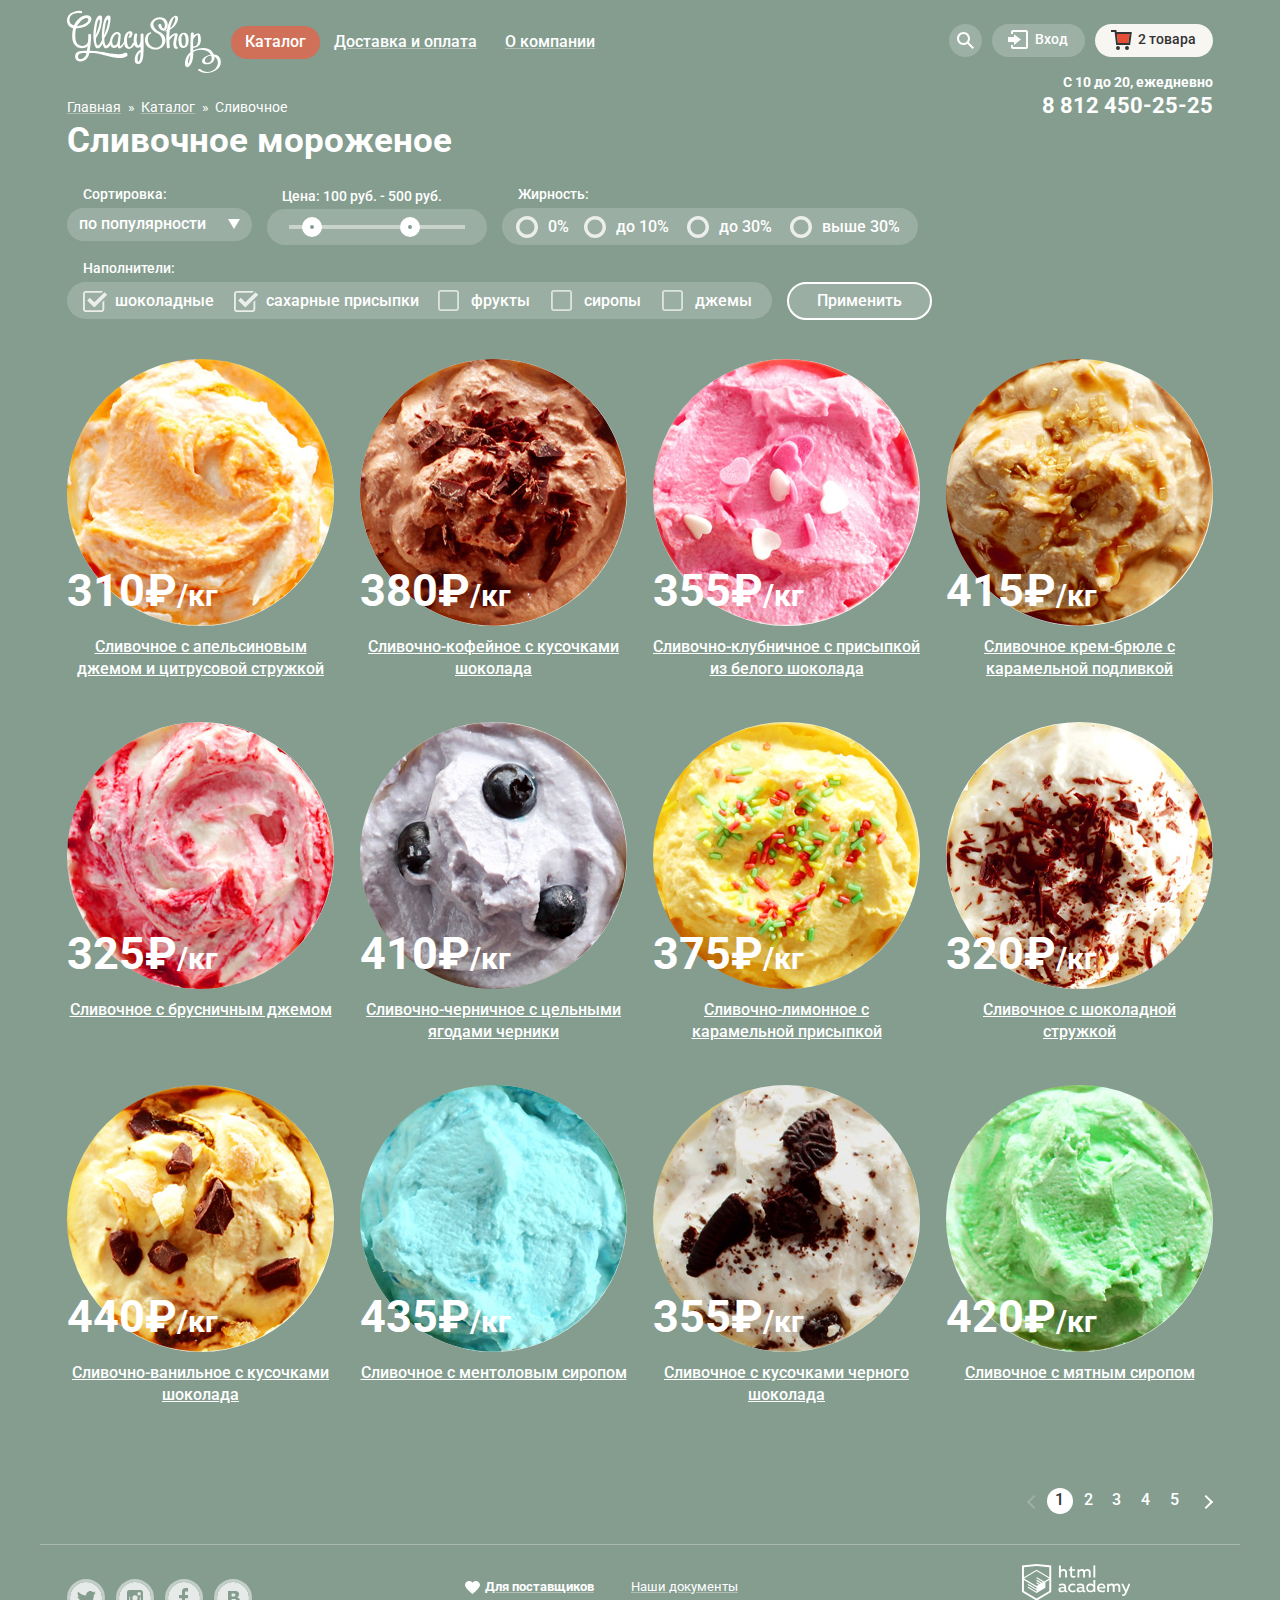
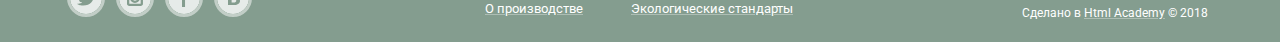
==== commit 7dd35803: "Правки в каталоге" ====
--- a/catalog.html
+++ b/catalog.html
@@ -3,7 +3,7 @@
   <head>
     <meta charset="UTF-8">
     <title>HTML Academy: Глейси-каталог</title>
-    <!--<link href="https://fonts.googleapis.com/css?family=Roboto:400,500,700&amp;subset=cyrillic" rel="stylesheet">-->
+    <link href="https://fonts.googleapis.com/css?family=Roboto:400,500,700&amp;subset=cyrillic" rel="stylesheet">
     <link rel="stylesheet" href="css/normalize.css">
     <link rel="stylesheet" href="css/style.css">
   </head>
@@ -142,7 +142,9 @@
           <fieldset class="block-slider">
             <legend class="visually-hidden">Сортировка по цене</legend>
             <span>Цена: 100 руб. - 500 руб.</span>
+            <div class="left-circle"></div>
             <div class="slider-price"></div>
+            <div class="right-circle"></div>
             </fieldset>   
           <fieldset>
             <legend>Жирность:</legend>
--- a/css/style.css
+++ b/css/style.css
@@ -145,6 +145,7 @@
         position: absolute;
         left: -6px;
         top: 37px;
+        z-index: 5;
         border-radius: 5px;
         overflow: hidden;
         transition: visibility 0.1s;
@@ -218,6 +219,9 @@
 .user-nav li:focus > a {
         color: #323232;
 }
+.user-nav input[required] {
+        box-shadow: none;
+}
 .user-nav .search {
         justify-content: center;
         align-items: center;
@@ -234,6 +238,7 @@
         position: absolute;
         right: -1px;
         top: 38px;
+        z-index:2;
         padding: 20px 16px;
         border-radius: 5px;
         visibility: hidden;
@@ -247,7 +252,7 @@
 .search:hover .search-form,
 .search:focus .search-form {
         visibility: visible;
-        z-index: 1;
+        z-index: 3;
 }
 .search-form input {
         width: 310px;
@@ -279,7 +284,7 @@
 .log-in:hover .log-in-form,
 .log-in:focus .log-in-form {
         visibility: visible;
-        z-index: 1;
+        z-index: 3;
 }
 .log-in-form {
         display: flex;
@@ -290,6 +295,7 @@
         position: absolute;
         right: -1px;
         top: 36px;
+        z-index: 2;
         visibility: hidden;
         width: 256px;
         padding: 20px 10px;
@@ -428,7 +434,7 @@
 .basket.basket-fill:hover .basket-inner,
 .basket.basket-fill:focus .basket-inner {
         visibility: visible;
-        z-index: 1;     
+        z-index: 3;     
 }
 .basket-inner {
         display: flex;
@@ -752,7 +758,7 @@
         display: flex;
         flex-direction: column;
         width: 1106px;
-        margin-bottom: 40px;
+        margin-bottom: 38px;
         padding: 23px 20px 20px 20px;
 
 
@@ -821,7 +827,7 @@
         width: 290px;
         min-height: 170px;
         margin-right: 26px;
-        padding: 22px 250px 25px 20px;
+        padding: 22px 250px 27px 20px;
         border-radius: 15px;
 
         color: #323232;
@@ -867,7 +873,7 @@
 
         min-height: 155px;
         margin: 0;
-        padding: 28px 20px 25px 22px;
+        padding: 28px 20px 27px 22px;
         border-radius: 15px;
         background-color: #f8f7f4;
 }
@@ -875,6 +881,9 @@
         margin: 0;
         padding: 0;
         margin-bottom: 35px;    
+}
+.subscription input[required] {
+        box-shadow: none;
 }
 .subscription-form input {
         float: left;
@@ -892,7 +901,7 @@
 }
 .subscription-form .button {
         float: right;
-        padding: 8px 18px 12px 18px;
+        padding: 9px 18px 13px 18px;
 
         font-size: 18px;
         line-height: 24px;
@@ -924,6 +933,7 @@
 .contacts.container {
         position: relative;
         width: 1200px;
+        height: 430px;
         padding: 0;
 }
 .main-contacts {
@@ -933,23 +943,32 @@
         position: absolute;
         top: 63px;
         right: 27px;
+        z-index: 3;
         width: 250px;
         padding: 25px 25px 30px 25px;
         border-radius: 15px;
         background-color: #ffffff;
         color: #323232;
-}
+}       
 .contacts img {
+        position: absolute;
+        top: 0;
+        left: 0;
+        z-index: 1;
         width: 1200px;
         height: 430px;
 }
+.contacts iframe {
+        position: relative;
+        z-index: 2;
+}
 .main-contacts p {
         margin: 0;
         margin-bottom: 15px;
         padding: 0;
 }
 .main-contacts p:last-of-type {
-        margin-bottom: 30px;
+        margin-bottom: 27px;
 }
 .main-contacts span {
         font-size: 14px;
@@ -972,12 +991,45 @@
         padding: 10px 25px 12px 25px;
         text-decoration: none;
 }
+@keyframes shake {
+        0%,
+        100% {
+                transform: translate(0px, -50%);
+        }
+
+        10%,
+        30%,
+        50%,
+        70%,
+        90% {
+                transform: translate(-10px, -50%);
+        }
+
+        20%,
+        40%,
+        60%,
+        80% {
+                transform: translate(10px, -50%);
+        }
+}
+@keyframes openfromright{
+    0% { 
+        opacity: 0; 
+        transform: translate(200px, -50%); 
+    } 
+    100% { 
+        opacity: 1; 
+        transform: translate(0, -50%); 
+    } 
+} 
+
 .feedback-popup {     
         display: none;
         flex-direction: column;
         position: fixed;
         top: 50%;
         left: 50%;
+        z-index: 1000;
         width: 426px;
         margin-left: -238px;
         padding: 15px 25px; 
@@ -1096,9 +1148,12 @@
                 transform: rotate(-45deg);
 }
 .feedback-open {
-    display: block;
-}
-
+        display: block;
+        animation: openfromright 0.6s;
+}
+.input-error {
+        animation: shake 0.6s;
+}
 /*Cтраница каталога*/
 
 .catalog-page main{
@@ -1228,7 +1283,7 @@
         font-weight: 500;
 }
 .form-filter .sorting {
-        padding: 7px 27px 8px 14px;
+        padding: 7px 27px 8px 12px;
         -moz-appearance: none;
         -webkit-appearance: none;
                 appearance: none;
@@ -1285,32 +1340,44 @@
         height: 4px;
         background-color: rgba(248, 247, 244, 0.5);
 }
-.slider-price::before {
+.left-circle {
         content: "";
         position: absolute;
-        top: -8px;
-        left: 10px;
+        top: 8px;
+        left: 35px;
+        z-index: 1;
         width: 4px;
         height: 4px;
-        background: #97aca1;
+        background-color: #849d8f;
         border: 8px solid white; 
         border-radius: 50%;
         cursor: pointer;
 }
-.slider-price::after {
+.left-circle:hover{
+        top: 7px;
+        left: 34px;
+        border: 9px solid white;
+}
+.right-circle {
         content: "";
         position: absolute;
-        top: -8px;
-        right: 35px;
+        top: 8px;
+        right: 67px;
+        z-index: 1;
         width: 4px;
         height: 4px;
-        background: #97aca1;
+        background-color: #849d8f;
         border: 8px solid white; 
         border-radius: 50%;
         cursor: pointer;
 }
+.right-circle:hover {
+        top: 7px;
+        right: 66px;
+        border: 9px solid white;
+}
 .form-filter .filter-fat {
-        padding: 7px 25px 8px 14px;
+        padding: 7px 18px 8px 14px;
         background-color: rgba(248,247,244,0.2);
         border-radius: 20px;
 }
@@ -1319,40 +1386,44 @@
         padding-left: 32px;
         padding-right: 15px;
 }
+.filter-fat .filter-option:nth-of-type(n+2) {
+        padding-right: 18px;    
+}
 .filter-fat .filter-option:last-of-type {
         padding-left: 32px;
         padding-right: 0;
 }
-.filter-fat .filter-option label::before {
+.filter-fat label::before {
         content: "";
         position: absolute;
-        top: -1px;
-        left: -1px;
+        top: 1px;
+        left: 0px;
         width: 25px;
         height: 25px;
 
         background: url(../img/radio-off.svg) no-repeat;
         opacity: 0.8;
 }
-.filter-fat .filter-option label:hover::before {
+.filter-fat label:hover::before {
         opacity: 1;
 }
-.filter-fat .filter-input-radio:checked + label::after {
+
+.filter-input-radio:checked + label::before {
         content: "";
         position: absolute;
-        top: -1px;
-        left: -1px;
+        top: 1px;
+        left: 0px;
         width: 25px;
         height: 25px;
 
         background: url(../img/radio-on.svg) no-repeat;
         opacity: 0.8;
 } 
-.filter-fat .filter-input-radio:checked + label:hover::after {
+.filter-input-radio:checked + label:hover::after {
         opacity: 1;
 } 
 .form-filter .filter-inner {
-	padding: 7px 25px 8px 14px;
+	padding: 7px 20px 8px 14px;
         background-color: rgba(248,247,244,0.2);
         border-radius: 20px;
 }
@@ -1360,41 +1431,49 @@
 	position: relative;
 	padding: 0 18px 0 34px;
 }
+.filter-inner .filter-option:nth-of-type(n+3) {
+    padding-right: 20px;
+}
+
 .filter-inner .filter-option:last-of-type {
 	padding-right: 0;
 }
-.filter-inner .filter-option label::before {
+.filter-inner label::before {
         content: "";
         position: absolute;
-        top: 0px;
-        left: 0px;
+        top: 1px;
+        left: 1px;
         width: 25px;
         height: 25px;
 
         background: url("../img/checkbox-off.svg") no-repeat;
-	opacity: 0.8;
-}
-.filter-inner .filter-option label:hover::before {
-	opacity: 1;
+        opacity: 0.8;
+}
+.filter-inner label:hover::before {
+	   opacity: 1;
 } 
-.filter-inner .filter-input-checkbox:checked + label::before {
+.filter-input-checkbox:checked + label::before {
         content: "";
         position: absolute;
-        top: 0px;
-        left: 0px;
+        top: 2px;
+        left: 2px;
         width: 25px;
         height: 25px;
 
         background: url("../img/checkbox-on.svg") no-repeat;
-	opacity: 0.8;
-}
-.filter-inner .filter-input-checkbox:checked + label:hover::before {
-	opacity: 1;
+        opacity: 0.8;
+}
+.filter-input-checkbox:checked + label:hover::before {
+        opacity: 1;
+}
+.form-filter input[disabled] + label {
+        opacity: 0.4;
+        color: #ffffff;
 }
 .form-filter .btn-submit {
-	align-self: center;
-	margin-top: 7px;
-	padding: 8px 28px;
+        align-self: center;
+        margin-top: 7px;
+        padding: 8px 28px;
 
         font-size: 16px;
         line-height: 18px;
@@ -1417,7 +1496,7 @@
         order: 3;
         display: flex;
         flex-direction: column;
-	margin-bottom: 30px;
+        margin-bottom: 30px;
 }
 .catalog-list {
         display: flex;
@@ -1563,7 +1642,7 @@
         display: flex;
         justify-content: space-between;
         align-items: center;
-        padding-top: 13px;
+        padding-top: 19px;
         margin-bottom: 20px;
 }
 .catalog-page .main-footer {
@@ -1597,7 +1676,7 @@
 .footer-nav {
         display: flex;
         flex-wrap: wrap;        
-        width: 370px;
+        width: 360px;
         margin: 0;
         padding: 0;
         padding-top: 5px;
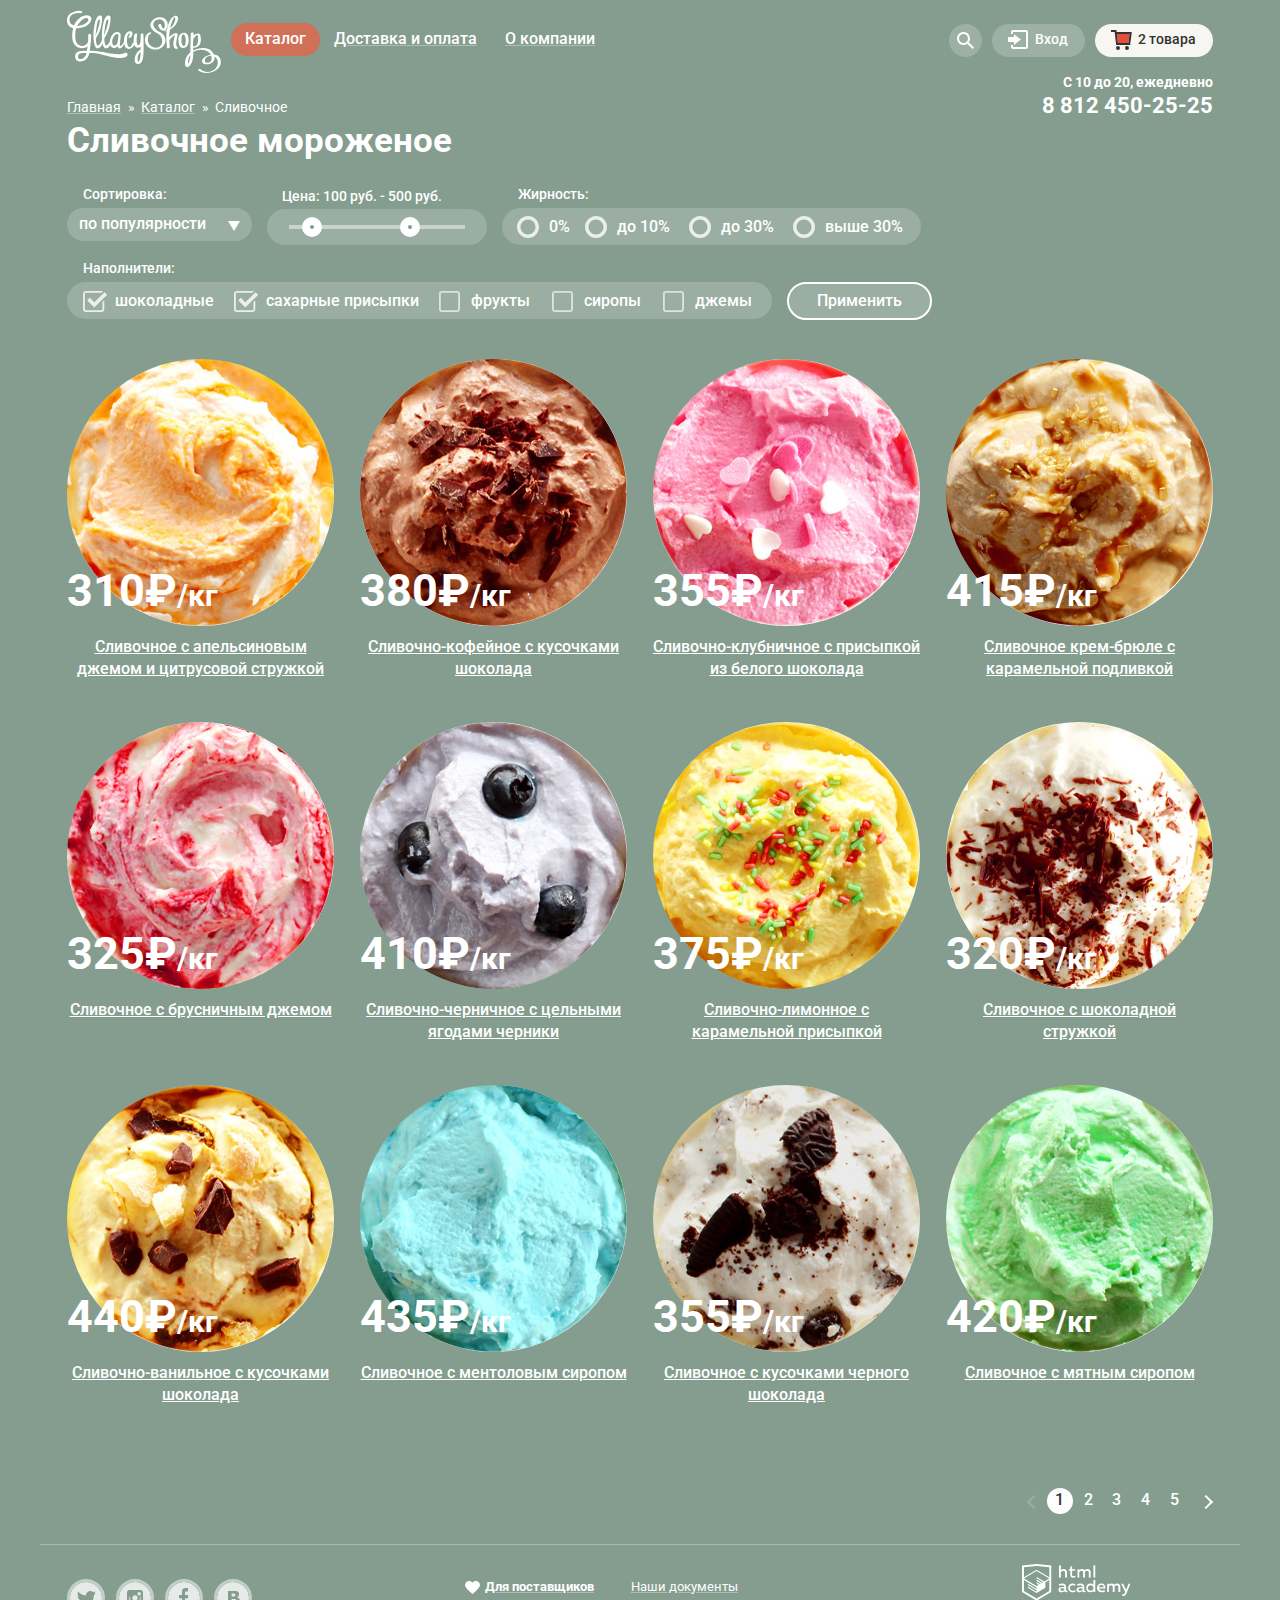
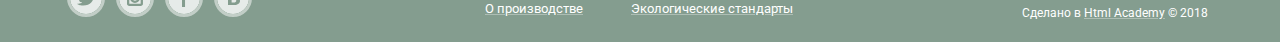
==== commit 0e88b4f9: "Правки по критериям" ====
--- a/catalog.html
+++ b/catalog.html
@@ -10,7 +10,7 @@
   <body class="catalog-page">
     <header class="main-header container">
       <nav class="main-nav">
-        <a href="index.html" class="logo"><img src="img/logo.svg" alt="Логотип магазина Gllacy Shop"></a>
+        <a href="index.html" class="logo"><img src="img/logo.svg" width="154" height="64" alt="Логотип магазина Gllacy Shop"></a>
         <ul class="site-nav">
           <li class="box-sub-catalog site-nav-active"><a href="#">Каталог</a>
             <ul class="sub-catalog">
@@ -41,7 +41,7 @@
             </form>
           </li>
           <li class="log-in">
-            <svg version="1.1" id="Layer_1" xmlns="http://www.w3.org/2000/svg" width="21" height="19" viewBox="0 0 21 19" enable-background="new 0 0 21 19" xml:space="preserve">
+            <svg version="1.1" id="Layer_2" xmlns="http://www.w3.org/2000/svg" width="21" height="19" viewBox="0 0 21 19" enable-background="new 0 0 21 19" xml:space="preserve">
               <g>
                 <polygon fill="#FFFFFF" points="6,14.875 12.917,9.5 6,4.125 6,7.042 -0.042,7.042 -0.042,11.959 6,11.959   "/>
                 <path fill="#FFFFFF" d="M18,0H5C3.9,0,3,0.9,3,2v2h2V2h13v15H5v-2H3v2c0,1.1,0.9,2,2,2h13c1.1,0,2-0.9,2-2V2C20,0.9,19.1,0,18,0z"
@@ -62,7 +62,7 @@
             </form>
           </li>
           <li class="basket basket-fill">
-            <svg version="1.1" id="Layer_1" xmlns="http://www.w3.org/2000/svg" width="21" height="20" viewBox="0 0 21 20" enable-background="new 0 0 21 20" xml:space="preserve">
+            <svg version="1.1" xmlns="http://www.w3.org/2000/svg" width="21" height="20" viewBox="0 0 21 20" enable-background="new 0 0 21 20" xml:space="preserve">
               <polygon fill="#E84D37" points="5.888,4.031 6.922,13 17.372,13 18.548,4.031 "/>
               <circle fill="#343434" cx="6.984" cy="18" r="2"/>
               <circle fill="#343434" cx="15.984" cy="18" r="2"/>
@@ -123,7 +123,7 @@
           <li class="breadcrumbs-current">Сливочное</li>
         </ul>
         <p class="catalog-contacts">
-          <b>C 10 до 20, ежедневно</b></br>
+          <b>C 10 до 20, ежедневно</b><br>
           <a href="tel:88124502525">8 812 450-25-25</a>
         </p>
       </div>    
@@ -312,9 +312,9 @@
           <a class="social-button" href="#">
             <span class="visually-hidden">Твиттер</span>
             <svg version="1.1" width="32" height="32" viewBox="0 0 32 32" enable-background="new 0 0 32 32" xml:space="preserve">
-              <g id="Layer_1">
-              </g>
-              <g id="Layer_2">
+              <g>
+              </g>
+              <g>
                 <path fill="#FFFFFF" d="M16,0C7.164,0,0,7.164,0,16c0,8.837,7.164,16,16,16c8.837,0,16-7.163,16-16C32,7.164,24.837,0,16,0z
                    M23.944,12.809c-0.251,6.516-3.463,10.832-10.992,10.702c-0.14,0-0.205,0-0.233,0c-0.015,0-0.021,0-0.021,0
                   c-0.029,0-0.094,0-0.232,0c-0.447,0-4.543-0.443-5.344-1.823c2.479,0.19,4.247-0.406,5.12-1.136
@@ -329,7 +329,7 @@
         <li>
           <a class="social-button" href="#">
             <span class="visually-hidden">Инстаграм</span>
-            <svg version="1.1" id="Layer_1" width="32" height="32" viewBox="0 0 32 32" enable-background="new 0 0 32 32" xml:space="preserve">
+            <svg version="1.1" width="32" height="32" viewBox="0 0 32 32" enable-background="new 0 0 32 32" xml:space="preserve">
               <g>
                 <path fill="#FFFFFF" d="M20.916,16c0,2.728-2.211,4.938-4.938,4.938S11.039,18.728,11.039,16c0-0.394,0.051-0.773,0.138-1.14
                   h-0.897v6.838h11.396V14.86h-0.897C20.865,15.227,20.916,15.606,20.916,16z"/>
@@ -346,7 +346,7 @@
         <li>
           <a class="social-button" href="#">
             <span class="visually-hidden">Фейсбук</span>
-            <svg version="1.1" id="Layer_1" width="32" height="32" viewBox="0 0 32 32" enable-background="new 0 0 32 32" xml:space="preserve">
+            <svg version="1.1" width="32" height="32" viewBox="0 0 32 32" enable-background="new 0 0 32 32" xml:space="preserve">
               <path fill="#FFFFFF" d="M16,0C7.164,0,0,7.163,0,16s7.164,16,16,16c8.837,0,16-7.164,16-16S24.837,0,16,0z M20.062,9.455h-3.021
                 v3.444h3.021v3.445h-3.021v8.61h-3.021v-8.61H11v-3.445h3.021V9.455c0-1.902,1.353-3.445,3.021-3.445h3.021V9.455z"/>
             </svg>
@@ -355,7 +355,7 @@
         <li>
           <a class="social-button" href="#">
             <span class="visually-hidden">Вконтакте</span>
-            <svg version="1.1" id="Layer_1" xmlns="http://www.w3.org/2000/svg" width="32" height="32" viewBox="0 0 32 32" enable-background="new 0 0 32 32" xml:space="preserve">
+            <svg version="1.1" xmlns="http://www.w3.org/2000/svg" width="32" height="32" viewBox="0 0 32 32" enable-background="new 0 0 32 32" xml:space="preserve">
               <g>
                 <path fill="#FFFFFF" d="M16.637,14.495c0.402-0.019,0.719-0.082,0.951-0.188c0.326-0.145,0.54-0.33,0.641-0.559
                   c0.101-0.229,0.15-0.496,0.15-0.797c0-0.232-0.058-0.465-0.174-0.697c-0.116-0.232-0.322-0.405-0.617-0.517
--- a/css/style.css
+++ b/css/style.css
@@ -49,17 +49,17 @@
 }
 .site-wrapper::before,
 .site-wrapper::after {
-  content: "";
-
-  visibility: hidden;
+        content: "";
+
+        visibility: hidden;
 }
 
 .site-wrapper::before {
-  background-image: url("../img/promo-2.png");
+        background-image: url("../img/promo-2.png");
 }
 
 .site-wrapper::after {
-  background-image: url("../img/promo-3.png");
+        background-image: url("../img/promo-3.png");
 }
 
 /*Шапка сайта*/
@@ -89,12 +89,13 @@
 }
 .main-nav > a {
         margin-right: 10px;
-	width: 154px;
+        width: 154px;
         height:64px;
 }
 .main-nav .site-nav {
         display: flex;
         align-items: center;
+        margin-bottom: 5px;
 
         font-size: 16px;
         line-height: 18px;
@@ -785,7 +786,7 @@
         height: 49px;
 }
 .features .ice-cream-icon::before {
-        background-image: url(../img/icecream.svg);
+        background-image: url(../img/Icecream.svg);
 }
 .features .cow-icon::before {
         background-image: url(../img/cow.svg);
@@ -1013,14 +1014,14 @@
         }
 }
 @keyframes openfromright{
-    0% { 
-        opacity: 0; 
-        transform: translate(200px, -50%); 
-    } 
-    100% { 
-        opacity: 1; 
-        transform: translate(0, -50%); 
-    } 
+        0% { 
+                opacity: 0; 
+                transform: translate(200px, -50%); 
+        } 
+        100% { 
+                opacity: 1; 
+                transform: translate(0, -50%); 
+        } 
 } 
 
 .feedback-popup {     
@@ -1310,7 +1311,7 @@
 .form-filter fieldset:first-child::after {
 	content: "";
 	position: absolute;
-	bottom: 10px;
+	bottom: 8px;
 	right: 12px;
 	border: 6px solid transparent;
 	border-top: 10px solid #ffffff;
@@ -1377,7 +1378,7 @@
         border: 9px solid white;
 }
 .form-filter .filter-fat {
-        padding: 7px 18px 8px 14px;
+        padding: 7px 18px 8px 15px;
         background-color: rgba(248,247,244,0.2);
         border-radius: 20px;
 }
@@ -1387,7 +1388,7 @@
         padding-right: 15px;
 }
 .filter-fat .filter-option:nth-of-type(n+2) {
-        padding-right: 18px;    
+        padding-right: 19px;    
 }
 .filter-fat .filter-option:last-of-type {
         padding-left: 32px;
@@ -1419,7 +1420,7 @@
         background: url(../img/radio-on.svg) no-repeat;
         opacity: 0.8;
 } 
-.filter-input-radio:checked + label:hover::after {
+.filter-input-radio:checked + label:hover::before {
         opacity: 1;
 } 
 .form-filter .filter-inner {
@@ -1441,8 +1442,8 @@
 .filter-inner label::before {
         content: "";
         position: absolute;
-        top: 1px;
-        left: 1px;
+        top: 2px;
+        left: 2px;
         width: 25px;
         height: 25px;
 
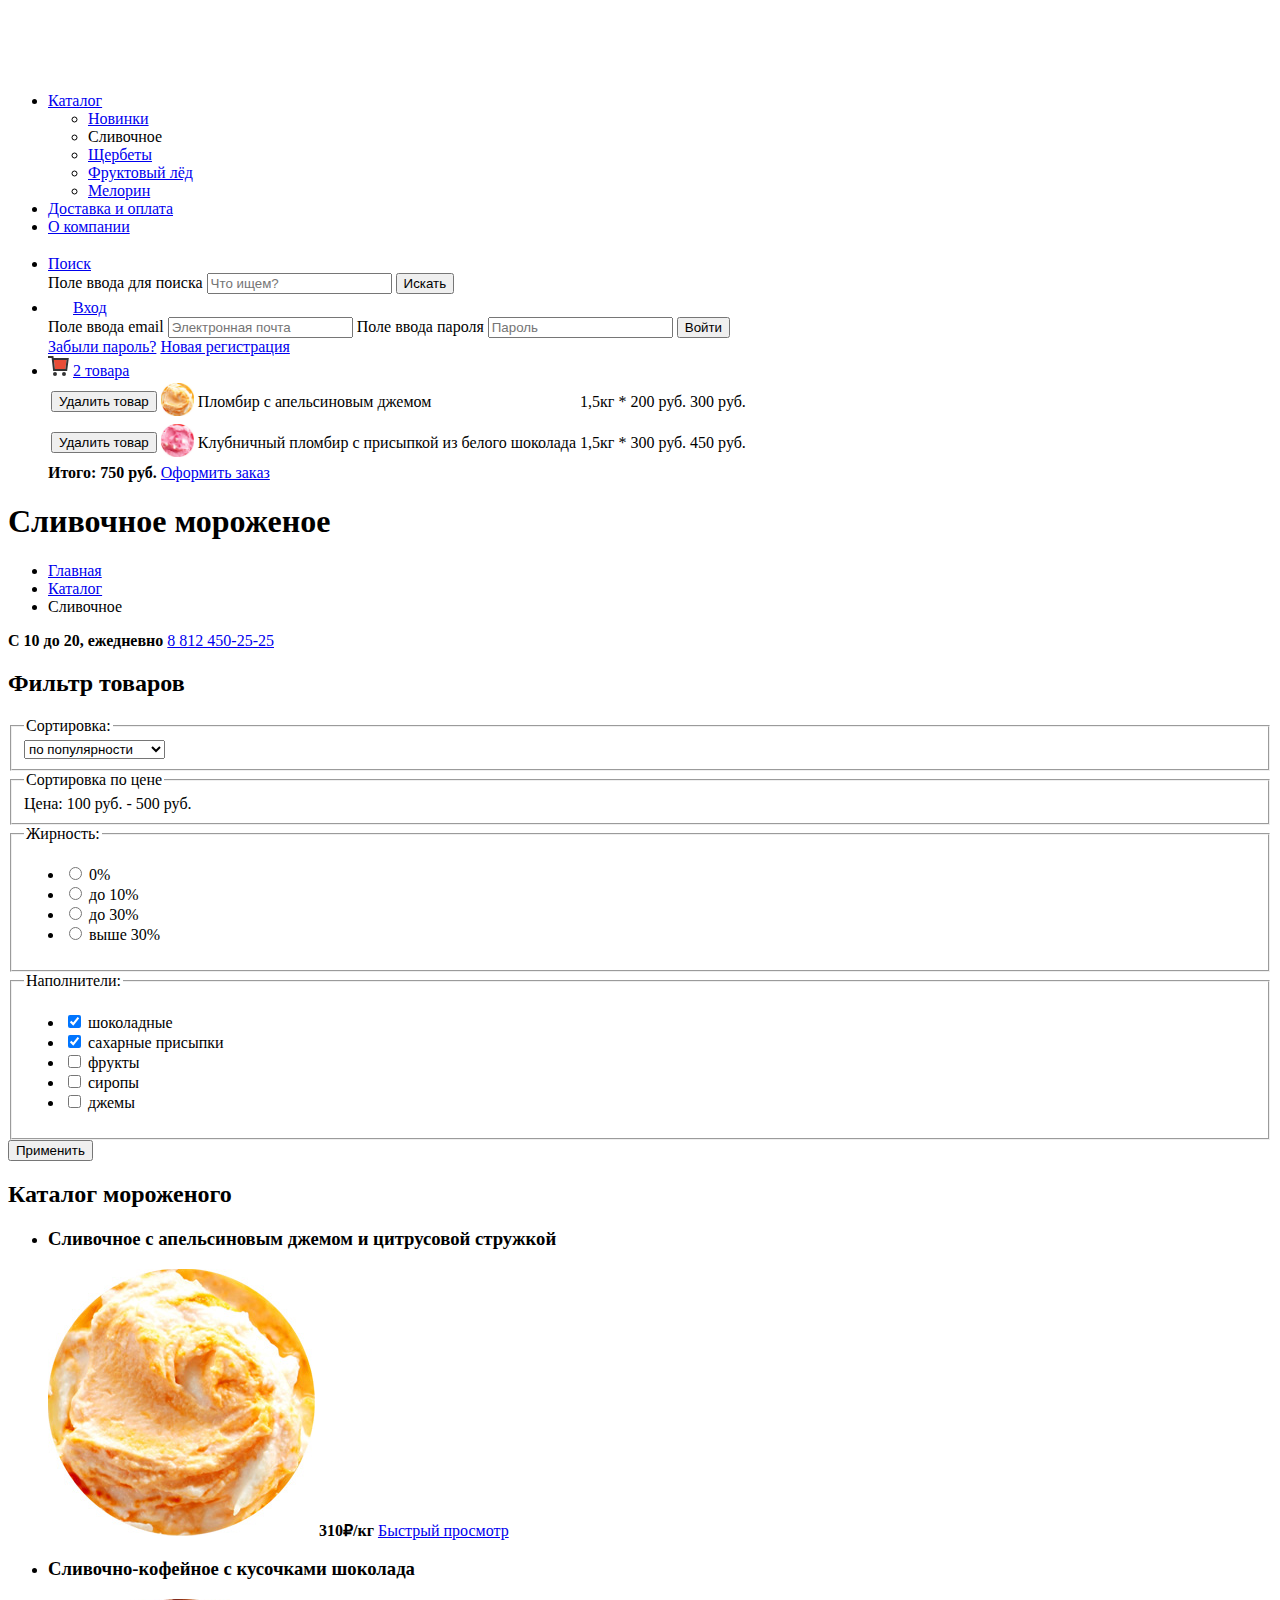
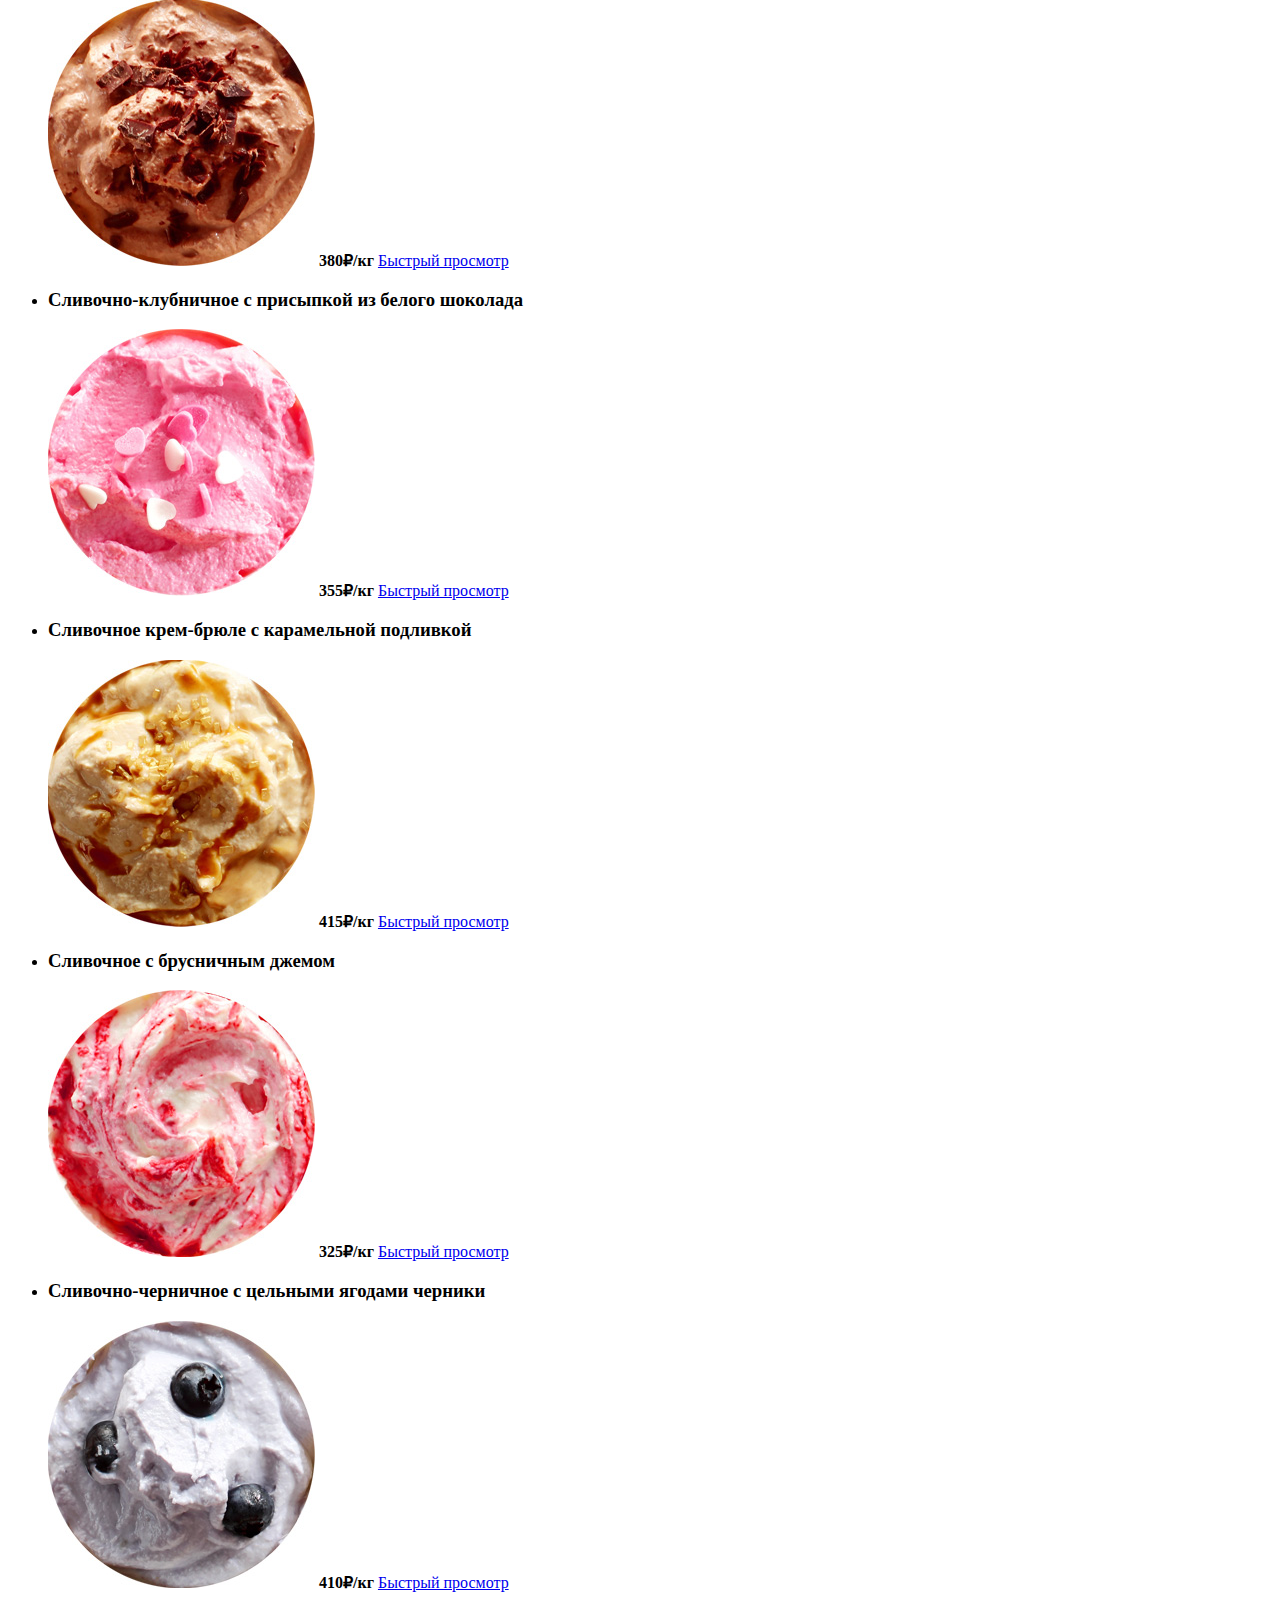
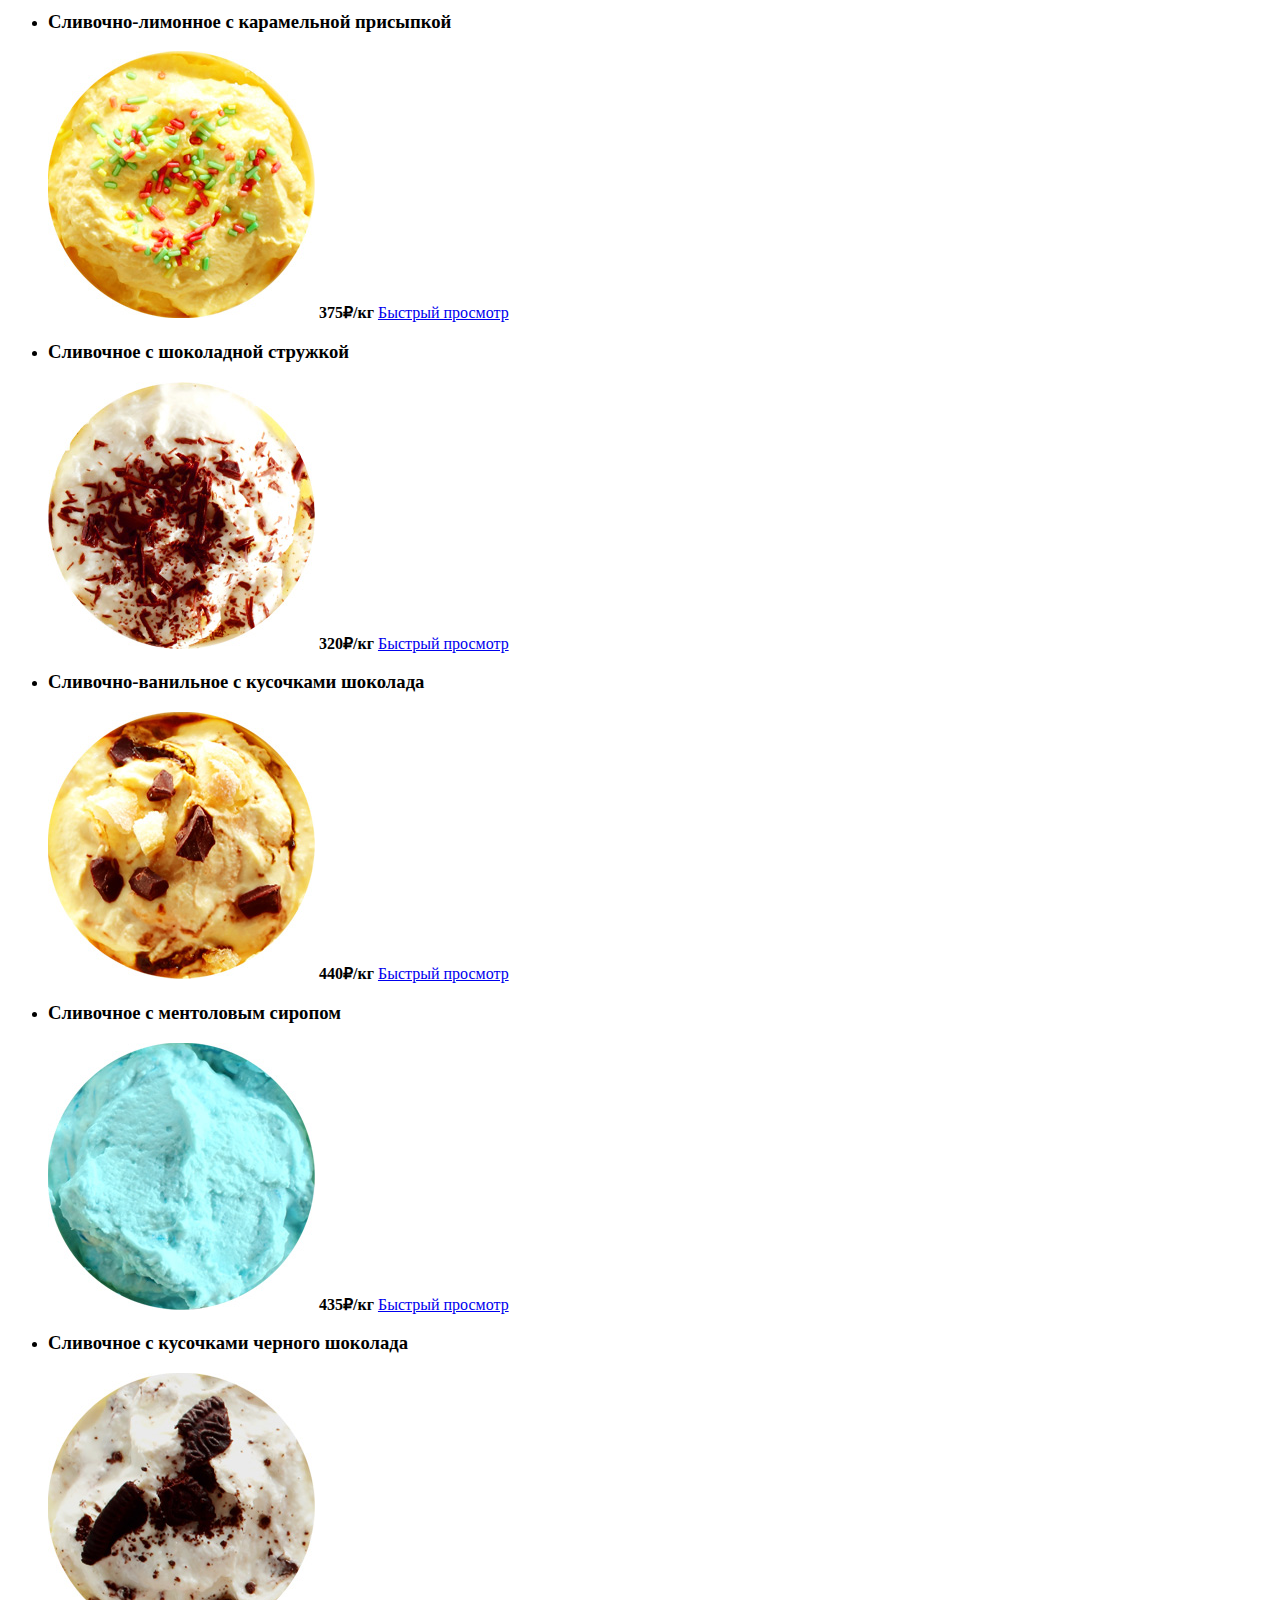
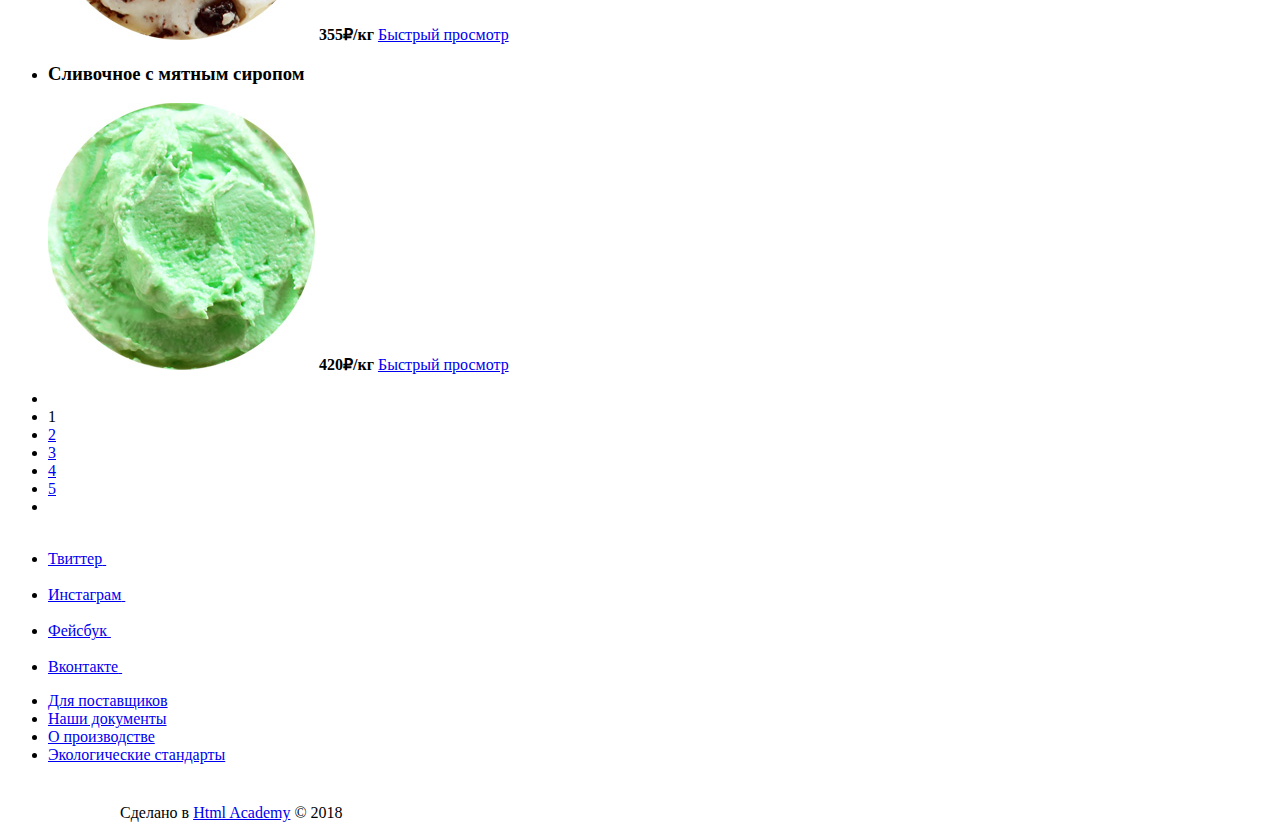
==== commit f2e2f559: "Исправление ошибок по критериям" ====
--- a/catalog.html
+++ b/catalog.html
@@ -4,8 +4,8 @@
     <meta charset="UTF-8">
     <title>HTML Academy: Глейси-каталог</title>
     <link href="https://fonts.googleapis.com/css?family=Roboto:400,500,700&amp;subset=cyrillic" rel="stylesheet">
-    <link rel="stylesheet" href="css/normalize.css">
-    <link rel="stylesheet" href="css/style.css">
+    <link rel="stylesheet" href="css/normalize-minifier.css">
+    <link rel="stylesheet" href="css/style-minifier.css">
   </head>
   <body class="catalog-page">
     <header class="main-header container">
@@ -123,7 +123,7 @@
           <li class="breadcrumbs-current">Сливочное</li>
         </ul>
         <p class="catalog-contacts">
-          <b>C 10 до 20, ежедневно</b><br>
+          <b>C 10 до 20, ежедневно</b>
           <a href="tel:88124502525">8 812 450-25-25</a>
         </p>
       </div>    
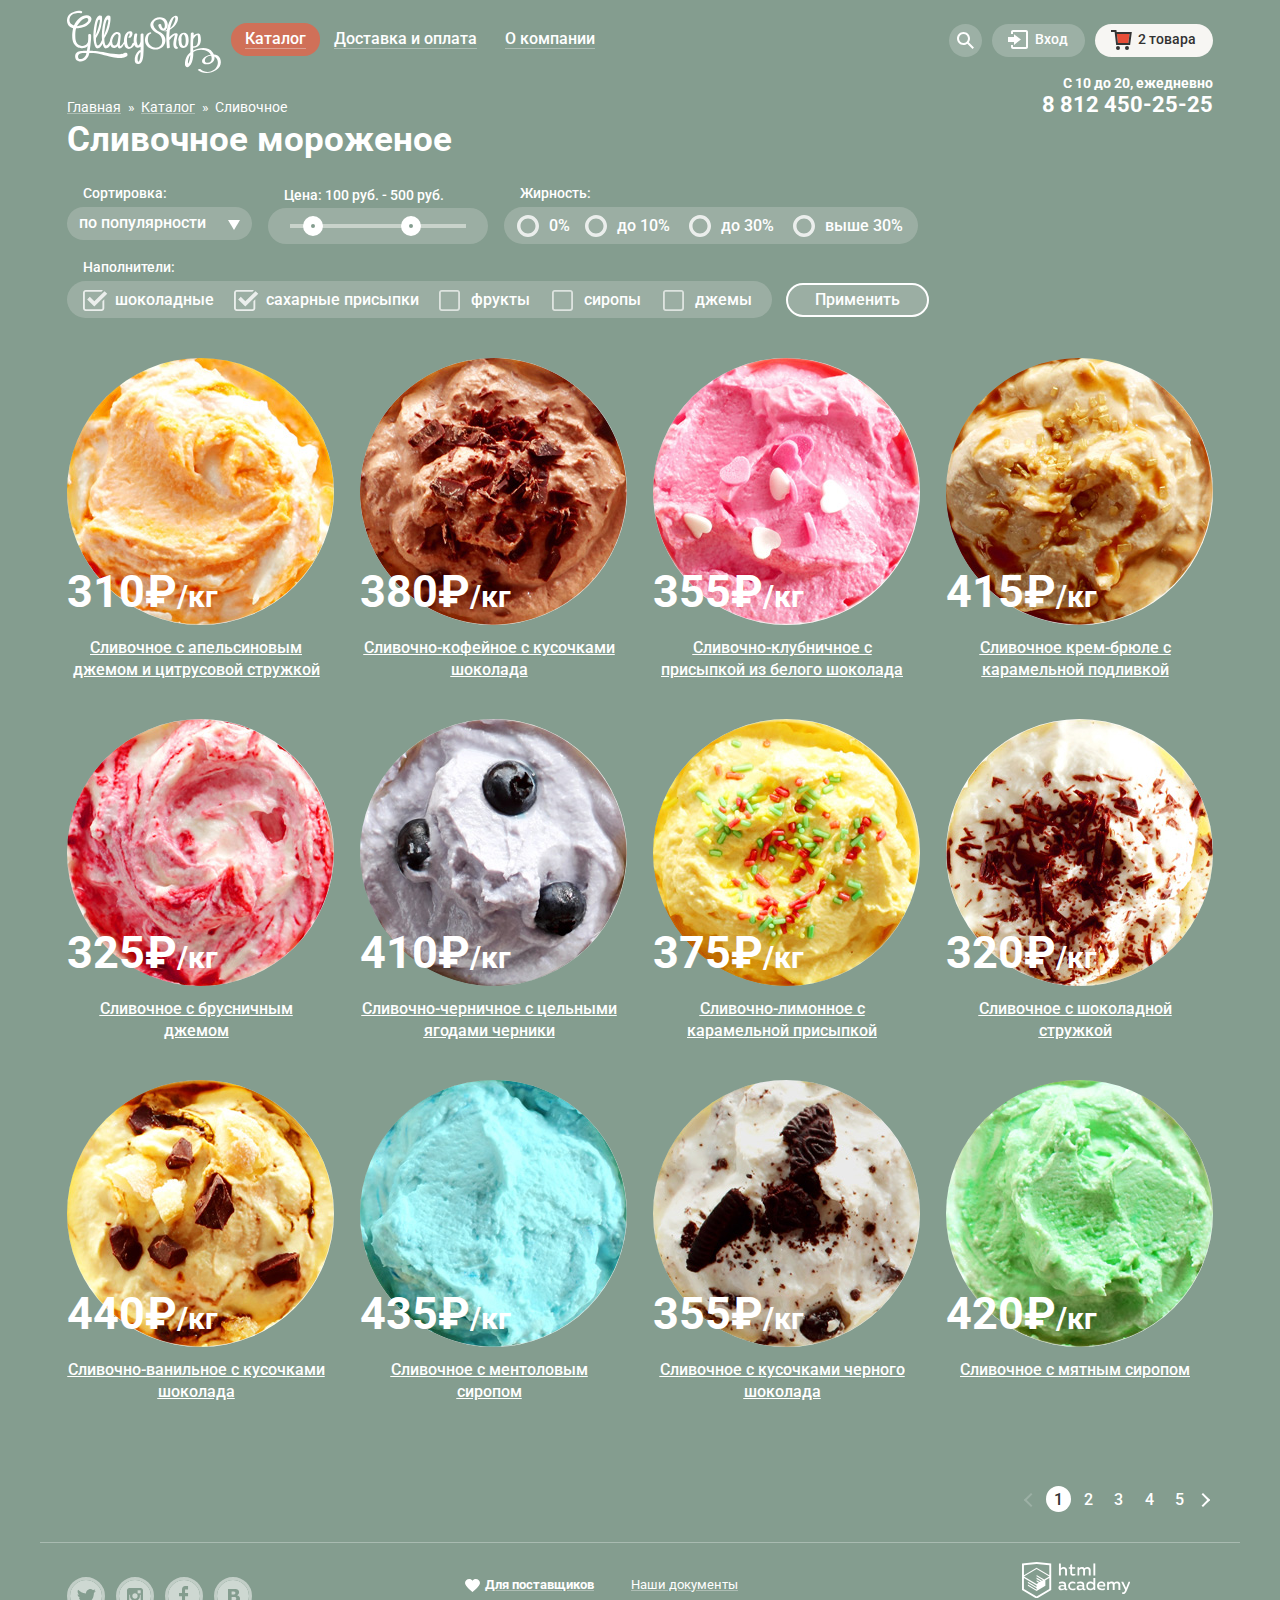
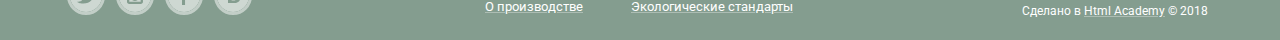
==== commit 09f757fb: "Правки" ====
--- a/catalog.html
+++ b/catalog.html
@@ -5,7 +5,7 @@
     <title>HTML Academy: Глейси-каталог</title>
     <link href="https://fonts.googleapis.com/css?family=Roboto:400,500,700&amp;subset=cyrillic" rel="stylesheet">
     <link rel="stylesheet" href="css/normalize-minifier.css">
-    <link rel="stylesheet" href="css/style-minifier.css">
+    <link rel="stylesheet" href="css/style.css">
   </head>
   <body class="catalog-page">
     <header class="main-header container">
@@ -200,7 +200,7 @@
         <ul class="catalog-list">
           <li class="catalog-item">
             <h3>
-               Сливочное с апельсиновым джемом и цитрусовой стружкой
+               <a href="#">Сливочное с апельсиновым джемом и цитрусовой стружкой</a>
             </h3>
             <img src="img/item-1.jpg" alt="Сливочное с апельсиновым джемом и цитрусовой стружкой." width="267" height="267">
             <b>310&#8381;<span>&#47;кг</span></b>
@@ -208,7 +208,7 @@
           </li>
           <li class="catalog-item">
             <h3>
-              Сливочно-кофейное с кусочками шоколада
+              <a href="#">Сливочно-кофейное с кусочками шоколада</a>
             </h3>
             <img src="img/item-2.jpg" alt="Сливочно-кофейное с кусочками шоколада" width="267" height="267">
             <b>380&#8381;<span>&#47;кг</span></b>
@@ -216,7 +216,7 @@
             </li>
           <li class="catalog-item">
             <h3>
-               Сливочно-клубничное с присыпкой из белого шоколада
+               <a href="#">Сливочно-клубничное с присыпкой из белого шоколада</a>
             </h3>
             <img src="img/item-3.jpg" alt="Сливочно-клубничное с присыпкой из белого шоколада" width="267" height="267">
             <b>355&#8381;<span>&#47;кг</span></b>
@@ -224,7 +224,7 @@
           </li>
           <li class="catalog-item">
             <h3>
-               Сливочное крем-брюле с карамельной подливкой
+               <a href="#">Сливочное крем-брюле с карамельной подливкой</a>
             </h3>
             <img src="img/item-4.jpg" alt="Сливочное крем-брюле с карамельной подливкой" width="267" height="267">
             <b>415&#8381;<span>&#47;кг</span></b>
@@ -232,7 +232,7 @@
           </li>
           <li class="catalog-item">
             <h3>
-               Сливочное с брусничным джемом
+               <a href="#">Сливочное с брусничным джемом</a>
             </h3>
             <img src="img/item-5.jpg" alt="Сливочное с брусничным джемом" width="267" height="267">
             <b>325&#8381;<span>&#47;кг</span></b>
@@ -240,7 +240,7 @@
           </li>
           <li class="catalog-item">
             <h3>
-               Сливочно-черничное с цельными ягодами черники
+               <a href="#">Сливочно-черничное с цельными ягодами черники</a>
             </h3>
             <img src="img/item-6.jpg" alt="Сливочно-черничное с цельными ягодами черники" width="267" height="267">
             <b>410&#8381;<span>&#47;кг</span></b>
@@ -248,7 +248,7 @@
           </li>
           <li class="catalog-item">
             <h3>
-               Сливочно-лимонное с карамельной присыпкой
+               <a href="#">Сливочно-лимонное с карамельной присыпкой</a>
             </h3>
             <img src="img/item-7.jpg" alt="Сливочно-лимонное с карамельной присыпкой" width="267" height="267">
             <b>375&#8381;<span>&#47;кг</span></b>
@@ -256,7 +256,7 @@
           </li>
           <li class="catalog-item">
             <h3>
-               Сливочное с шоколадной стружкой
+               <a href="#">Сливочное с шоколадной стружкой</a>
             </h3>
             <img src="img/item-8.jpg" alt="Сливочное с шоколадной стружкой" width="267" height="267">
             <b>320&#8381;<span>&#47;кг</span></b>
@@ -264,7 +264,7 @@
           </li>
           <li class="catalog-item">
             <h3>
-               Сливочно-ванильное с кусочками шоколада
+               <a href="#">Сливочно-ванильное с кусочками шоколада</a>
             </h3>
             <img src="img/item-9.jpg" alt="Сливочно-ванильное с кусочками шоколада" width="267" height="267">
             <b>440&#8381;<span>&#47;кг</span></b>
@@ -272,7 +272,7 @@
           </li>
           <li class="catalog-item">
             <h3>
-               Сливочное с ментоловым сиропом
+               <a href="#">Сливочное с ментоловым сиропом</a>
             </h3>
             <img src="img/item-10.jpg" alt="Сливочное с ментоловым сиропом" width="267" height="267">
             <b>435&#8381;<span>&#47;кг</span></b>
@@ -280,7 +280,7 @@
           </li>
           <li class="catalog-item">
             <h3>
-               Сливочное с кусочками черного шоколада
+               <a href="#">Сливочное с кусочками черного шоколада</a>
             </h3>
             <img src="img/item-11.jpg" alt="Сливочное с кусочками черного шоколада" width="267" height="267">
             <b>355&#8381;<span>&#47;кг</span></b>
@@ -288,7 +288,7 @@
           </li>
           <li class="catalog-item">
             <h3>
-               Сливочное с мятным сиропом
+               <a href="#">Сливочное с мятным сиропом</a>
             </h3>
             <img src="img/item-12.jpg" alt="Сливочное с мятным сиропом" width="267" height="267">
             <b>420&#8381;<span>&#47;кг</span></b>
@@ -381,7 +381,7 @@
         <li><a href="#">Экологические стандарты</a></li>
       </ul>
       <p class="copyright">
-        <a href="https://htmlacademy.ru/intensive/htmlcss"><img src="img/logo-academy.svg" alt="Html Academy" width="108" height="38"></a>
+        <a href="https://htmlacademy.ru/intensive/htmlcss"><img src="img/logo-academy.svg" alt="Логотип сайта Html Academy" width="108" height="38"></a>
         <span>Сделано в <a href="https://htmlacademy.ru/intensive/htmlcss">Html Academy</a> &#169; 2018</span>
       </p>  
     </footer>   
--- a/css/style.css
+++ b/css/style.css
@@ -0,0 +1,1843 @@
+        body {
+                margin: 0;
+                padding: 0;
+
+                font-family: "Roboto", "Arial", sans-serif;
+                font-size: 18px;
+                line-height: 22px;
+                font-weight: 700;
+                color: #ffffff;
+
+                background-color: #849d8f;
+        }
+        .container {
+                width: 1146px;
+                margin: 0 auto;
+                padding: 0 27px;
+        }
+        img {
+                max-width: 100%;
+                height: auto;
+        }
+        .visually-hidden {
+                position: absolute;
+
+                width: 1px;
+                height: 1px;
+                margin: -1px;
+                border: 0;
+                padding: 0;
+
+                white-space: nowrap;
+
+                -webkit-clip-path: inset(100%);
+
+                        clip-path: inset(100%);
+                clip: rect(0 0 0 0);
+                overflow: hidden;
+        }
+        .site-wrapper {
+                min-width: 940px;
+                background-color: #849d8f;
+                background-image: url("../img/promo-1.png");
+                background-repeat: no-repeat;
+                background-position:  center 0;
+                
+                transition: background-image 0.5s ease, background-color 0.5s ease;        
+        }
+        .site-wrapper::before,
+        .site-wrapper::after {
+                content: "";
+
+                visibility: hidden;
+        }
+
+        .site-wrapper::before {
+                background-image: url("../img/promo-2.png");
+        }
+
+        .site-wrapper::after {
+                background-image: url("../img/promo-3.png");
+        }
+
+        /*Шапка сайта*/
+
+        .main-header {
+                display: flex;
+                justify-content: space-between;
+                flex-wrap: wrap;        
+                position: relative;
+                width: 1146px;
+                margin-bottom: 273px;
+                padding-top: 10px;
+        }
+        .catalog-page .main-header{
+                margin-bottom: 6px;
+        }
+        .main-nav {
+                display: flex;
+                margin-right: 300px;
+        }
+        .main-nav ul,
+        .user-nav ul {
+                margin: 0;
+                padding: 0; 
+
+                list-style: none;
+        }
+        .main-nav > a {
+                margin-right: 10px;
+                width: 154px;
+                height:64px;
+        }
+        .main-nav .site-nav {
+                display: flex;
+                align-items: center;
+                margin-bottom: 5px;
+
+                font-size: 16px;
+                line-height: 18px;
+                font-weight: 500;
+        }
+        .site-nav-active {
+                background-color: #d07058;
+        } 
+        .site-nav-active > a {
+                text-decoration: none;
+        }
+        .site-nav > li {
+                padding: 7px 14px 8px 14px;
+                border-radius: 16px;
+        }
+        .main-nav a,
+        .user-nav a {
+                color: #ffffff;
+        }
+        .site-nav a {
+                text-decoration: none;
+                border-bottom: 1px solid rgba(233, 233, 233, 0.4);
+        }
+        .site-nav > li:hover,
+        .user-nav > li:hover {
+                background-color: #f7f6f3;
+        }
+        .site-nav > li:hover > a,
+        .user-nav > li:hover > a {
+                color: #323232;
+                text-decoration: none;
+        }
+
+        .site-nav > li:active {
+                box-shadow: inset 0px 2px 1px 0px #696969;
+                background-color: #ededed;
+        }
+        .box-sub-catalog {
+                position: relative;
+        }
+        .box-sub-catalog:hover .sub-catalog {
+                visibility: visible;
+        }
+        .sub-catalog {
+                visibility: hidden;
+                flex-direction: column;
+                align-content: stretch;
+                position: absolute;
+                left: -6px;
+                top: 37px;
+                z-index: 5;
+                border-radius: 5px;
+                overflow: hidden;
+                transition: visibility 0.1s;
+
+                font-size: 14px;
+                line-height: 16px;
+                font-weight: 400;
+
+                background-color: #f8f7f4;
+                box-shadow: 0px 20px 20px 0px rgba(0, 0, 0, 0.4);
+        }
+        .sub-catalog li {
+                flex-shrink: 0;
+                margin-bottom: 3px;
+                padding: 6px 20px 6px 20px;
+                white-space: nowrap;
+        }
+        .sub-catalog li:first-of-type {
+                position: relative;
+                margin-top: 3px;
+                margin-bottom: 10px;
+                font-weight: 700;
+        }
+        .sub-catalog li:first-of-type::before {
+                content: "";
+                position: absolute;
+                bottom: -8px;
+                left: 5px;
+                z-index: 1;
+                width: 128px;
+                height: 1px;
+                background-color: #d1d0ce;
+        }
+        .sub-catalog li:last-of-type {
+                margin-bottom: 8px;
+        }
+        .sub-catalog a {
+                text-decoration: none;
+                color: #323232;  
+        }
+        .sub-catalog li:hover:not(.sub-catalog-active) {
+                background-color: #fbded7;
+        }
+        .sub-catalog li:active:not(.sub-catalog-active) {
+                background-color: #f6b5a5;
+        }
+        .site-nav .sub-catalog-active { 
+                background-color: #d07058;
+        }
+        .site-nav .sub-catalog-active a {
+                color: #ffffff;
+        }
+        .user-nav ul {
+                display: flex;
+                padding-top: 14px;
+        }
+        .user-nav li {
+                display: flex;
+                position: relative;
+                margin-left: 10px;
+                padding: 7px 17px 8px 43px;
+                border-radius: 18px;
+                background-color: rgba(255, 255, 255, 0.2);
+        }
+        .user-nav li:hover,
+        .user-nav li:focus {
+                background-color: #f7f8f4;
+        }
+        .user-nav li:hover > a,
+        .user-nav li:focus > a {
+                color: #323232;
+        }
+        .user-nav input[required] {
+                box-shadow: none;
+        }
+        .user-nav .search {
+                justify-content: center;
+                align-items: center;
+                width: 33px;
+                height: 33px;
+                padding: 0;
+                border-radius: 50%;
+        }
+        .search:hover path,
+        .search:focus path {
+                fill: #323232;
+        }
+        .search-form {
+                position: absolute;
+                right: -1px;
+                top: 38px;
+                z-index:2;
+                padding: 20px 16px;
+                border-radius: 5px;
+                visibility: hidden;
+                transition: visibility 0.1s;
+
+                text-align: center;
+                vertical-align: middle;
+                background-color: #f8f7f4;
+                box-shadow: 0px 20px 20px 0px rgba(0, 0, 0, 0.4);
+        }
+        .search:hover .search-form,
+        .search:focus .search-form {
+                visibility: visible;
+                z-index: 3;
+        }
+        .search-form input {
+                width: 310px;
+                padding: 9px 15px;
+                margin: 0 auto;
+                border-radius: 5px;
+        }
+        .log-in > a,
+        .basket > a {
+                text-decoration: none;
+                font-size: 14px;
+                line-height: 16px;
+                font-weight: 500;
+        }
+        .log-in {
+                position: relative;
+        }
+        .log-in svg {
+                position: absolute;
+                left: 16px;
+                top: 6px;
+        }
+        .log-in:hover polygon,
+        .log-in:hover path,
+        .log-in:focus polygon,
+        .log-in:focus path {
+                fill: #323232;
+        }
+        .log-in:hover .log-in-form,
+        .log-in:focus .log-in-form {
+                visibility: visible;
+                z-index: 3;
+        }
+        .log-in-form {
+                display: flex;
+                flex-wrap: wrap;
+                justify-content: space-between;
+                align-items: center;
+                align-content: center;
+                position: absolute;
+                right: -1px;
+                top: 36px;
+                z-index: 2;
+                visibility: hidden;
+                width: 256px;
+                padding: 20px 10px;
+                border-radius: 5px;
+                transition: visibility 0.1s;
+
+                text-align: center;
+                vertical-align: middle;
+                background-color: #f8f7f4;
+                box-shadow: 0px 20px 20px 0px rgba(0, 0, 0, 0.4);
+        }
+        .log-in-form input {
+                width: 210px;
+                margin: 0 auto;
+                margin-bottom: 19px;
+                padding: 9px 15px;
+                border-radius: 5px;
+        }
+        .log-in-form button {
+                margin-top: 4px;
+                margin-left: 8px;
+                padding: 11px 24px;
+                border-radius: 19px;
+        }
+        .log-in-form-reference {
+                display: flex;
+                flex-direction: column;
+                justify-content: center;
+                align-items: flex-start;
+                margin-right: 8px;
+        }
+        .log-in-form a {
+                font-size: 13px;
+                line-height: 24px;
+                font-weight: 400;
+                color: #323232;
+        }
+        .log-in-form a:hover {
+                color: #e84d37;
+        }
+        .log-in-form a:active {
+                color: #e84d37;
+        }
+        .basket {
+                position: relative;
+        }
+        .basket svg {
+                position: absolute;
+                left: 16px;
+                top: 6px;
+        }
+        .basket:hover circle,
+        .basket:hover path,
+        .basket:focus circle,
+        .basket:focus path {
+                fill: #323232;
+        }
+        .user-nav input {
+                font-size: 14px;
+                line-height: 24px;
+                font-weight: 700;
+                color: #323232;
+                
+                border: none;
+                border: 1px solid #d3d3d2;
+                
+        }
+        .user-nav input:hover {
+                padding: 8px 14px;
+                border: 2px solid #c7c6c5;
+        }
+        .user-nav input:focus {
+                padding: 8px 14px;
+                border: 2px solid #8fbdec; 
+        }
+        .user-nav input::-webkit-input-placeholder {
+                font-weight: 400;
+                color: #999999;
+        }
+        .user-nav input:-ms-input-placeholder {
+                font-weight: 400;
+                color: #999999;
+        }
+        .user-nav input::placeholder {
+                font-weight: 400;
+                color: #999999;
+        }
+        .button {
+                display: block;
+
+                text-align: center;
+                color: #ffffff;
+                vertical-align: top;
+                text-decoration: none;
+                text-shadow: 0 2px 5px rgba(160, 32, 11, 0.76);
+
+                background-image: linear-gradient(to bottom, #f26843 0%, #e74a35 100%);
+                border-radius: 50px;
+                box-shadow: 0 2px 2px rgba(172, 16, 0, 0.64);
+                border: none;
+
+                cursor: pointer;
+        }
+        .button:hover {
+                background: linear-gradient(to bottom, rgba(242, 104, 67, 0.8) 0%, rgba(241, 74, 53, 0.8) 100%), rgb(255, 255, 255); 
+        }
+        .button:focus:active {
+                background-image: linear-gradient( to right, rgb(242,104,67) 0%, rgb(231,74,53) 100%);
+                box-shadow: inset 0px 2px 2px 0px rgba(148, 39, 24, 0.004);
+        }
+        .header-contacts {
+                display: flex;
+                flex-direction: column;
+                margin: 0;
+                margin-left: auto;
+                margin-top: 0;
+                text-align: right;
+        }
+        .header-contacts b {
+                font-size: 14px;
+                line-height: 16px;
+                font-weight: 700;
+        }
+        .header-contacts a {
+                text-decoration: none;
+                font-size: 22px;
+                line-height: 28px;
+                font-weight: 700;
+                color: #ffffff;
+        }
+
+        /*Полная корзина*/
+
+        .basket.basket-fill {
+                background-color: #f7f6f3;
+        }
+        .basket-fill a {
+                color: #323232;
+        }
+        .basket.basket-fill:hover .basket-inner,
+        .basket.basket-fill:focus .basket-inner {
+                visibility: visible;
+                z-index: 3;     
+        }
+        .basket-inner {
+                display: flex;
+                flex-direction: column;
+                justify-content: center;        
+                position: absolute;
+                right: 0;
+                top: 37px;
+                z-index: 2;
+                width: 510px;
+                padding: 15px 15px;
+                border-radius: 5px;
+                visibility: hidden;
+                transition: visibility 0.1s;
+
+                text-align: center;
+                vertical-align: middle;
+                background-color: #f8f7f4;
+                box-shadow: 0px 20px 20px 0px rgba(0, 0, 0, 0.4);
+        }
+        .basket-inner table {
+                flex-grow: 1;
+                margin: 0;
+                margin-bottom: 13px;
+                padding: 0;
+
+                font-size: 13px;
+                line-height: 16px;
+                font-weight: 400;
+                color:  #323232;
+                border-bottom: 1px solid #cacac7;
+        }
+        .basket-inner td {
+                padding: 3px 0 15px 5px;
+        }
+        .basket-inner td:nth-of-type(3){
+                text-align: left;
+        }
+        .item-del {
+                position: relative;
+                width: 15px;
+                height: 15px;
+
+                font-size: 0;
+                background-color: transparent;
+                border: 0;
+                cursor: pointer;
+        }
+        .item-del::before,
+        .item-del::after {
+                content: "";
+                position: absolute;
+                top: 3px;
+                right: 3px;
+                z-index: 5;
+                width: 15px;
+                height: 1px;
+
+                background-color: #323232;
+        }
+        .item-del::before {
+                -webkit-transform: rotate(45deg);
+                        transform: rotate(45deg);
+        }
+
+        .item-del::after {
+                -webkit-transform: rotate(-45deg);
+                        transform: rotate(-45deg);
+        }
+        .basket-inner img {
+                width: 33px;
+                height: 33px;
+                border-radius: 50%;
+        }
+        .basket-inner span {
+                color: #999999;
+        }
+        .basket-inner b {
+                align-self: flex-end;
+                margin-left: auto;
+                margin-bottom: 15px;
+
+                font-size: 15px;
+                line-height: 18px;
+                font-weight: 700;
+                color:  #323232;
+        }
+        .basket-inner a {
+                align-self: flex-end;
+                margin-left: auto;
+                padding: 10px 13px;
+                font-size: 18px;
+                line-height: 24px;
+                font-weight: 700;
+                color: #fefefe;       
+        }
+        .table-item-descripton {
+                width: 225px;
+        }
+        .table-item-volume {
+                width: 115px;
+        }
+        .table-item-price {
+                width: 80px;
+        }
+
+         /*Контент главной страницы*/
+
+        .promo-slider {
+                position: relative;
+                margin-bottom: 43px;
+        }
+        .slider-list {
+                margin: 0;
+                padding: 0;
+
+                list-style: none;
+        }       
+        .slider-list h2 {
+                width: 680px;
+                margin: 0 auto;
+                margin-bottom: 30px;
+
+                font-size: 60px;
+                line-height: 61px;
+                font-weight: 700;
+                text-align: center;
+        }
+        .slide .button {
+                width: 210px;
+                margin: 0 auto;
+                padding: 10px 35px 13px 35px;
+
+                font-size: 32px;
+                line-height: 40px;
+                font-weight: 700;
+                text-decoration: none;
+        }
+        .slider-controls label {
+                display: inline-block;
+                width: 17px;
+                height: 17px;
+                margin-right: 9px;
+
+                vertical-align: top;
+
+                background-color: transparent;
+                border: 2px solid #ffffff;
+                border-radius: 50%;
+                cursor: pointer;
+        }
+        #product-1:checked ~ .site-wrapper {
+                background-color: #849d8f;
+                background-image: url("../img/promo-1.png");
+        }
+
+        #product-2:checked ~ .site-wrapper {
+                background-color: #8996a6;
+                background-image: url("../img/promo-2.png");
+        }
+
+        #product-3:checked ~ .site-wrapper {
+                background-color: #9d8b84;
+                background-image: url("../img/promo-3.png");
+        }
+        #product-1:checked ~ .site-wrapper #slide1,
+        #product-2:checked ~ .site-wrapper #slide2,
+        #product-3:checked ~ .site-wrapper #slide3 {
+                display: block;
+        }
+        #product-1:checked ~ .site-wrapper label[for="product-1"],
+        #product-2:checked ~ .site-wrapper label[for="product-2"],
+        #product-3:checked ~ .site-wrapper label[for="product-3"] {
+                background-color: #ffffff;
+        }
+        .slider-controls {
+                position: absolute;
+                bottom: 20px;
+                left: 27px;
+                z-index: 20;
+
+                font-size: 0;
+        }
+        .slider-controls label:hover {
+                background-color: #b2c1b7;
+        }
+        .slider-controls label:focus {
+                background-color: #b2c1b7;
+        }
+        .slide {
+                display:none;
+        }
+        .promo-stocks-wrapper {
+                display: flex;
+                justify-content: space-between;
+                margin-bottom: 40px;
+        }
+        .stock {
+                display: flex;
+                flex-direction: column;
+                box-sizing: border-box;
+                width: 560px;
+                min-height: 230px;
+                padding: 15px 20px 25px 18px; 
+                border-radius: 16px;
+        }
+        .stock b {
+                margin: 0;
+                margin-bottom: 15px;
+                padding: 0;
+
+                font-size: 35px;
+                line-height: 41px;
+                font-weight: 700;
+        }
+        .stock p {
+                margin: 0;
+                margin-bottom: 15px;
+                
+                font-size: 18px;
+                line-height: 22px;
+                font-weight: 700;
+        }
+        .stock a {
+                align-self: flex-end;
+                margin-top: auto;
+                padding: 9px 23px 12px 22px;
+                
+
+                font-size: 18px;
+                line-height: 24px;
+                font-weight: 700;
+                border-top: 1px transparent;
+        }
+        .raspberries {
+                background-color: #aa2b48;
+                background-image: url("../img/raspberries-bg.png");
+        }
+        .chocolate {
+                background-color: #442a1e;
+                background-image: url("../img/chocolate-bg.png");
+        }
+        .hits {
+                margin-bottom: 37px;
+        }
+        .hits-list {
+                display: flex;
+                justify-content: space-between;
+                flex-wrap: wrap;
+                margin: 0;
+                padding: 0;
+                list-style: none;
+        }
+        .hit-item {
+                display: flex;
+                position: relative;
+                flex-direction: column;
+                width: 267px;
+        }
+        .hit-item::before {
+                content: "";
+                position: absolute;
+                width: 64px;
+                height: 64px;
+                border-radius: 50%;
+                background-image: url("../img/hit.svg");
+        }
+        .hit-item:hover::after {
+                content: "";
+                position: absolute;
+                z-index: 1;
+                top: -6px;
+                left: -14px;
+                width: 295px;
+                height: 410px;
+                border-radius: 5px;
+                background-color: rgba(248, 247, 244, 0.2);
+                box-shadow: 0px 20px 20px 0px rgba(0, 0, 0, 0.4);
+        }
+        .hit-item:hover {
+                z-index: 20;
+        }
+        .hit-item h3 {
+                order: 2;
+
+                margin: 0;
+                margin-top: 12px;
+
+                font-size: 16px;
+                line-height: 22px;
+                font-weight: 500;
+                text-align: center;
+                text-decoration: underline;
+        }
+        .hit-item b {
+                position: absolute;
+                top: 208px;
+                font-size: 45px;
+                line-height: 45px;
+                font-weight: 700;
+        }
+        .hit-item span {
+                font-size: 30px;
+                line-height: 45px;
+                font-weight: 700;
+        }
+        .hit-item img {
+                order: 1;
+                border-radius: 50%;
+        }
+        .hit-item .button {
+                visibility: hidden;
+                position: absolute;
+                bottom: -60px;
+                left: 35px;
+                z-index: 3;
+                padding: 13px 15px;
+        }
+        .hit-item:hover .button {
+                visibility: visible;
+        }
+        .features {
+                display: flex;
+                flex-direction: column;
+                width: 1106px;
+                margin-bottom: 40px;
+                padding: 26px 20px 25px 20px;
+
+
+                font-size: 16px;
+                line-height: 22px;
+                font-weight: 400;
+                color: #323232;
+                
+                border-radius: 12px;
+                background-color: #ede1c8;
+                background-image: url("../img/waffle-bg.png");
+        }
+        .features p {
+                margin: 0;
+                font-size: 24px;
+                line-height: 30px;
+                font-weight: 500;
+                letter-spacing: 0.007em;
+        }
+        .features ul {
+                display: flex;
+                justify-content: space-between;
+                flex-wrap: wrap;
+                padding: 0;
+                margin: 0;
+
+                list-style: none;       
+        }
+        .features li {
+                position: relative;
+                width: 480px;
+                padding: 20px 0 0 55px;
+                margin: 0;
+        }
+        .features li::before {
+                content: "";
+                position: absolute;
+                left: 0px;
+                top: 10px;
+                width: 49px;
+                height: 49px;
+        }
+        .features .ice-cream-icon::before {
+                background-image: url(../img/Icecream.svg);
+        }
+        .features .cow-icon::before {
+                left: -5px;
+                background-image: url(../img/cow.svg);
+        }
+        .features .leaf-icon::before {
+                background-image: url(../img/leaf.svg);
+        }
+        .features .thermometer-icon::before {
+                left: -5px;
+                background-image: url(../img/thermometer.svg);
+        }
+        .index-column {
+                display: flex;
+                justify-content: space-between;
+                align-content: wrap;
+                width: 1146px;
+                margin: 0 auto;
+                margin-bottom: 40px;
+        }
+        .blog {
+                width: 290px;
+                min-height: 170px;
+                margin-right: 26px;
+                padding: 22px 250px 27px 20px;
+                border-radius: 15px;
+
+                color: #323232;
+                background-color: #ffffff;
+                background-image: url("../img/blog-bg.jpg");
+                background-repeat: no-repeat; 
+        }
+        .blog h2 {
+                margin: 0;
+                margin-bottom: 5px;
+                padding: 0;
+
+                font-size: 16px;
+                line-height: 22px;
+                font-weight: 500;
+        }
+        .blog a {
+                font-size: 24px;
+                line-height: 30px;
+                font-weight: 700;
+                color: #323232;
+        }
+        .blog a:hover {
+                color: #e84d37;
+        }
+        .blog a:active {
+                color: #e84d37;
+        }
+        .subscription {
+                width: 550px;
+                padding: 5px;
+                
+                font-size: 16px;
+                line-height: 22px;
+                font-weight: 400;
+                color: #5a5a5a;
+                
+                border-radius: 15px;
+                background-color: #f8f7f4;
+                background-image: repeating-linear-gradient(135deg, #f8f7f4, #f8f7f4 7px, #94ceff 7px, #94ceff 14px, #f8f7f4 14px, #f8f7f4 21px, #fe9e90 21px, #fe9e90 28px);
+        }
+        .subscription-form-wrapper {
+
+                min-height: 155px;
+                margin: 0;
+                padding: 28px 20px 27px 22px;
+                border-radius: 15px;
+                background-color: #f8f7f4;
+        }
+        .subscription-form-wrapper p {
+                margin: 0;
+                padding: 0;
+                margin-bottom: 35px;    
+        }
+        .subscription input[required] {
+                box-shadow: none;
+        }
+        .subscription-form {
+                display: flex;
+                justify-content: space-between;
+        }
+        .subscription-form input {
+                width: 345px;
+                padding: 10px;  
+
+                font-size: 14px;
+                line-height: 24px;
+                font-weight: 700;
+                color: #323232;
+                
+                border: none;
+                border: 1px solid #d3d3d2;
+                border-radius: 5px;
+        }
+        .subscription-form .button {
+                padding: 9px 18px 13px 18px;
+
+                font-size: 18px;
+                line-height: 24px;
+                font-weight: 700;
+        }
+        .subscription-form input::-webkit-input-placeholder {
+                font-size: 16px;
+                font-weight: 400;
+                color: #999999;
+        }
+        .subscription-form input:-ms-input-placeholder {
+                font-size: 16px;
+                font-weight: 400;
+                color: #999999;
+        }
+        .subscription-form input::placeholder {
+                font-size: 16px;
+                font-weight: 400;
+                color: #999999;
+        }
+        .subscription-form input:hover {
+                padding: 9px;
+                border: 2px solid #c7c6c5;
+        }
+        .subscription-form input:focus {
+                padding: 9px;
+                border: 2px solid #8fbdec;       
+        }
+        .contacts.container {
+                position: relative;
+                width: 1200px;
+                height: 430px;
+                padding: 0;
+        }
+        .main-contacts {
+                display: flex;
+                flex-direction: column;
+                justify-content: space-between;   
+                position: absolute;
+                top: 63px;
+                right: 27px;
+                z-index: 3;
+                width: 250px;
+                padding: 25px 25px 30px 25px;
+                border-radius: 15px;
+                background-color: #ffffff;
+                color: #323232;
+        }       
+        .contacts img {
+                position: absolute;
+                top: 0;
+                left: 0;
+                z-index: 1;
+                width: 1200px;
+                height: 430px;
+        }
+        .contacts iframe {
+                position: relative;
+                z-index: 2;
+        }
+        .main-contacts p {
+                display: flex;
+                flex-direction: column;
+                margin: 0;
+                margin-bottom: 18px;
+                padding: 0;
+        }
+        .main-contacts p:last-of-type {
+                margin-bottom: 27px;
+        }
+        .main-contacts span {
+                font-size: 14px;
+                line-height: 20px;
+                font-weight: 400;       
+        }
+        .main-contacts .address-preview {
+                width: 155px;
+                margin-bottom: 3px;
+        }
+        .main-contacts .address {
+                font-size: 18px;
+                line-height: 24px;
+                font-weight: 700;
+        }
+        .main-contacts .main-tel {
+                margin-top: 5px;
+                font-size: 18px;
+                line-height: 24px;
+                font-weight: 700;
+                color: #323232;
+                text-decoration: none;
+        }
+        .main-contacts .button {
+                padding: 10px 25px 12px 25px;
+                text-decoration: none;
+        }
+        @-webkit-keyframes shake {
+                0%,
+                100% {
+                        -webkit-transform: translate(0px, -50%);
+                                transform: translate(0px, -50%);
+                }
+
+                10%,
+                30%,
+                50%,
+                70%,
+                90% {
+                        -webkit-transform: translate(-10px, -50%);
+                                transform: translate(-10px, -50%);
+                }
+
+                20%,
+                40%,
+                60%,
+                80% {
+                        -webkit-transform: translate(10px, -50%);
+                                transform: translate(10px, -50%);
+                }
+        }
+        @keyframes shake {
+                0%,
+                100% {
+                        -webkit-transform: translate(0px, -50%);
+                                transform: translate(0px, -50%);
+                }
+
+                10%,
+                30%,
+                50%,
+                70%,
+                90% {
+                        -webkit-transform: translate(-10px, -50%);
+                                transform: translate(-10px, -50%);
+                }
+
+                20%,
+                40%,
+                60%,
+                80% {
+                        -webkit-transform: translate(10px, -50%);
+                                transform: translate(10px, -50%);
+                }
+        }
+        @-webkit-keyframes openfromright{
+                0% { 
+                        opacity: 0; 
+                        -webkit-transform: translate(200px, -50%); 
+                                transform: translate(200px, -50%); 
+                } 
+                100% { 
+                        opacity: 1; 
+                        -webkit-transform: translate(0, -50%); 
+                                transform: translate(0, -50%); 
+                } 
+        }
+        @keyframes openfromright{
+                0% { 
+                        opacity: 0; 
+                        -webkit-transform: translate(200px, -50%); 
+                                transform: translate(200px, -50%); 
+                } 
+                100% { 
+                        opacity: 1; 
+                        -webkit-transform: translate(0, -50%); 
+                                transform: translate(0, -50%); 
+                } 
+        }
+        .feedback-popup {     
+                display:none;
+                flex-direction: column;
+                position: fixed;
+                top: 50%;
+                left: 50%;
+                z-index: 1000;
+                width: 426px;
+                margin-left: -238px;
+                padding: 15px 26px 20px 24px; 
+                -webkit-transform: translateY(-50%); 
+                        transform: translateY(-50%);
+                background-color: #f8f7f4; 
+                border-radius: 5px;
+        }
+        .feedback-popup b {
+                display: inline-block;
+                vertical-align: top;
+                margin-bottom: 20px;
+                font-size: 24px;
+                line-height: 28px;
+                font-weight: 500;
+                color: #323232;
+        }
+        .feedback-form input {
+                width: 238px;
+                padding: 10px 13px 8px 13px;
+
+                font-size: 16px;
+                line-height: 24px;
+                font-weight: 700;
+                color: #323232;
+                
+                border-radius: 5px;
+                outline: none;
+                border: 1px solid #d3d3d2;
+        } 
+        .feedback-form p {
+                margin: 0;
+                margin-bottom: 20px;
+        }
+        .feedback-form p:last-of-type {
+                margin-bottom: 25px;
+        }
+        .feedback-form input::-webkit-input-placeholder {
+                font-size: 16px;
+                line-height: 24px;
+                font-weight: 400;
+                color: #999999;
+        }
+        .feedback-form input:-ms-input-placeholder {
+                font-size: 16px;
+                line-height: 24px;
+                font-weight: 400;
+                color: #999999;
+        }
+        .feedback-form input::placeholder {
+                font-size: 16px;
+                line-height: 24px;
+                font-weight: 400;
+                color: #999999;
+        }
+        .feedback-form input:hover {
+                padding: 9px 12px 7px 12px;
+                border: 2px solid #c7c6c5;
+        }
+        .feedback-form input:focus {
+                padding: 9px 12px 7px 12px;
+                border: 2px solid #8fbdec;      
+        }
+        .feedback-form textarea {
+                width: 400px;
+                min-height: 133px;
+                padding: 9px 13px 11px 13px; 
+
+                font-size: 16px;
+                line-height: 24px;
+                font-weight: 700;
+                color: #323232;
+                
+                border-radius: 5px;
+                outline: none;
+                border: 1px solid #d3d3d2;
+                resize: none;
+        }
+        .feedback-form textarea::-webkit-input-placeholder {
+                font-size: 16px;
+                line-height: 24px;
+                font-weight: 400;
+                color: #999999;
+        }
+        .feedback-form textarea:-ms-input-placeholder {
+                font-size: 16px;
+                line-height: 24px;
+                font-weight: 400;
+                color: #999999;
+        }
+        .feedback-form textarea::placeholder {
+                font-size: 16px;
+                line-height: 24px;
+                font-weight: 400;
+                color: #999999;
+        }
+        .feedback-form textarea:hover {
+                padding: 8px 12px 10px 12px; 
+                border: 2px solid #c7c6c5;
+        }
+        .feedback-form textarea:focus {
+                padding: 8px 12px 10px 12px; 
+                border: 2px solid #8fbdec;     
+        }
+        .feedback-form .button {
+                margin-left: auto; 
+                margin-bottom: 7px;
+                padding: 10px 25px 13px 23px;
+        }
+        .btn-feedback-close {
+                position: absolute;
+                top: 15px;
+                right: 15px;
+                width: 45px;
+                height: 45px;
+
+                font-size: 0;
+                background-color: transparent;
+                border: 0;
+                cursor: pointer;
+        }
+        .btn-feedback-close::before,
+        .btn-feedback-close::after {
+                content: "";
+                position: absolute;
+                top: 8px;
+                right: -3px;
+                width: 23px;
+                height: 2px;
+
+                background-color: #323232;
+        }
+        .btn-feedback-close::before {
+                -webkit-transform: rotate(45deg);
+                        transform: rotate(45deg);
+        }
+
+        .btn-feedback-close::after {
+                -webkit-transform: rotate(-45deg);
+                        transform: rotate(-45deg);
+        }
+        .feedback-open {
+                display: block;
+                -webkit-animation: openfromright 0.6s;
+                        animation: openfromright 0.6s;
+        }
+        .input-error {
+                -webkit-animation: shake 0.6s;
+                        animation: shake 0.6s;
+        }
+        /*Cтраница каталога*/
+
+        .catalog-page main{
+                border-bottom: 1px solid #a9bbb1;
+        }
+        .catalog-page main {
+                display: flex;
+                flex-direction: column;
+        }
+        .page-title {
+                order: 1;
+                margin: 0;
+                margin-bottom: 25px;
+                padding: 0;
+
+                font-size: 35px;
+                line-height: 41px;
+                font-weight: 700;
+        }
+        .breadcrumbs-contact-wrapper {
+                order: 0;
+                display: flex;
+                justify-content: space-between;
+                margin-top: -5px;
+        }
+        .breadcrumbs {
+                align-self: flex-end;
+                display: flex;
+                margin: 0;
+                margin-bottom: 4px;
+                padding: 0;
+
+                list-style: none;
+                font-size: 14px;
+                line-height: 16px;
+                font-weight: 400;
+        }
+        .breadcrumbs li {
+                margin-right: 20px;
+        }
+        .breadcrumbs a {
+                position: relative;
+
+                font-size: 14px;
+                line-height: 16px;
+                font-weight: 400;
+                color: #ffffff;
+                -webkit-text-decoration-color: #adbdb4;
+                        text-decoration-color: #adbdb4;
+        }
+        .breadcrumbs a:hover {
+                color: #ffbc9e;
+        }
+        .breadcrumbs a:active {
+                color: #ffbc9e;
+        } 
+        .breadcrumbs li:not(:last-of-type) a::after {
+                content: "»";
+                position: absolute;
+                right: -14px;
+                text-decoration: none: ;
+        }
+        .catalog-contacts {
+                display: flex;
+                flex-direction: column;
+                margin: 0;
+                text-align: right;
+        }
+        .catalog-contacts b {
+                font-size: 14px;
+                line-height: 16px;
+                font-weight: 700;
+        }
+        .catalog-contacts a {
+                text-decoration: none;
+                font-size: 22px;
+                line-height: 28px;
+                font-weight: 700;
+                color: #ffffff;
+        }
+        .filter {
+                order: 2;
+                margin-bottom: 25px;
+        }
+        .filter ul {
+                margin: 0;
+                padding: 0;
+        }
+        .form-filter {
+                display: flex;
+                flex-wrap: wrap;
+        }
+        .filter-fat {
+                display: flex;
+                flex-wrap: wrap;
+        }
+        .filter-inner {
+                display: flex;
+                flex-wrap: wrap;
+                max-width: 860px;
+        }
+        .form-filter fieldset {
+                position: relative;
+                margin: 0;
+                margin-right: 16px;
+                margin-bottom: 15px;
+                padding: 0;   
+                padding-top: 6px;           
+                border: none;
+        }
+        .filter-input:hover + label {
+                color: #323232;
+        }
+        .filter-input:focus+ label {
+                color: #323232;
+        }    
+        .form-filter ul {
+                list-style: none;
+        }
+        .form-filter legend {
+                padding-left: 16px;
+                font-size: 14px;
+                line-height: 16px;
+                font-weight: 500;
+        }
+        .form-filter span {
+                font-size: 14px;
+                line-height: 16px;
+                font-weight: 500;
+        }
+        .form-filter label {
+                font-size: 16px;
+                line-height: 18px;
+                font-weight: 500;
+        }
+        .form-filter .sorting {
+                padding: 7px 27px 8px 12px;
+                -moz-appearance: none;
+                -webkit-appearance: none;
+                        appearance: none;
+
+                font-size: 16px;
+                line-height: 18px;
+                font-weight: 500;
+                color: #ffffff;
+
+                background-color: rgba(248,247,244,0.2);
+                border: none;
+                border-radius: 20px;
+        }
+        .form-filter .sorting::-ms-expand {
+                display: none;
+        }
+        .form-filter fieldset:first-child:hover .sorting{
+                color: #323232;
+        }
+        .form-filter .sorting:active {
+                color: #323232;
+                background-color: #ffffff;
+        }
+        .form-filter fieldset:first-child::after {
+                content: "";
+                position: absolute;
+                bottom: 8px;
+                right: 12px;
+                border: 6px solid transparent;
+                border-top: 10px solid #ffffff;
+                cursor: pointer;
+        }
+        .form-filter fieldset:first-child:hover::after {
+                border-top: 10px solid #323232;
+        }
+        .form-filter .block-slider {
+                position: relative;
+                width: 220px;
+                height: 30px;
+                margin-top: auto;
+                border-radius: 20px;
+                background-color: rgba(248,247,244,0.2);
+        }
+        .block-slider span {
+                position: absolute;
+                top: -21px;
+                left: 16px;
+        }
+        .slider-price {
+                position: absolute;
+                top: 16px;
+                left: 22px;
+                width: 176px;
+                height: 4px;
+                background-color: rgba(248, 247, 244, 0.5);
+        }
+        .left-circle {
+                content: "";
+                position: absolute;
+                top: 8px;
+                left: 35px;
+                z-index: 1;
+                width: 4px;
+                height: 4px;
+                background-color: #849d8f;
+                border: 8px solid white; 
+                border-radius: 50%;
+                cursor: pointer;
+        }
+        .left-circle:hover{
+                top: 7px;
+                left: 34px;
+                border: 9px solid white;
+        }
+        .right-circle {
+                content: "";
+                position: absolute;
+                top: 8px;
+                right: 67px;
+                z-index: 1;
+                width: 4px;
+                height: 4px;
+                background-color: #849d8f;
+                border: 8px solid white; 
+                border-radius: 50%;
+                cursor: pointer;
+        }
+        .right-circle:hover {
+                top: 7px;
+                right: 66px;
+                border: 9px solid white;
+        }
+        .form-filter .filter-fat {
+                padding: 7px 15px 0 13px;
+                background-color: rgba(248,247,244,0.2);
+                border-radius: 20px;
+        }
+        .filter-fat .filter-option {
+                position: relative;
+                padding-left: 32px;
+                padding-right: 15px;
+                margin-bottom: 8px;
+        }
+        .filter-fat .filter-option:nth-of-type(n+2) {
+                padding-right: 19px;    
+        }
+        .filter-fat .filter-option:last-of-type {
+                padding-left: 32px;
+                padding-right: 0;
+        }
+        .filter-fat label::before {
+                content: "";
+                position: absolute;
+                top: 1px;
+                left: 0px;
+                width: 25px;
+                height: 25px;
+
+                background: url(../img/radio-off.svg) no-repeat;
+                opacity: 0.8;
+        }
+        .filter-fat label:hover::before {
+                opacity: 1;
+        }
+
+        .filter-input-radio:checked + label::before {
+                content: "";
+                position: absolute;
+                top: 1px;
+                left: 0px;
+                width: 25px;
+                height: 25px;
+
+                background: url(../img/radio-on.svg) no-repeat;
+                opacity: 0.8;
+        } 
+        .filter-input-radio:checked + label:hover::before {
+                opacity: 1;
+        } 
+        .form-filter .filter-inner {
+                padding: 7px 20px 0 14px;
+                background-color: rgba(248,247,244,0.2);
+                border-radius: 20px;
+        }
+        .filter-inner .filter-option {
+                position: relative;
+                padding: 0 18px 0 34px;
+                margin-bottom: 8px;
+        }
+        .filter-inner .filter-option:nth-of-type(n+3) {
+            padding-right: 20px;
+        }
+        .filter-inner .filter-option:last-of-type {
+                padding-right: 0;
+        }
+        .filter-inner label::before {
+                content: "";
+                position: absolute;
+                top: 2px;
+                left: 2px;
+                width: 25px;
+                height: 25px;
+
+                background: url("../img/checkbox-off.svg") no-repeat;
+                opacity: 0.8;
+        }
+        .filter-inner label:hover::before {
+                   opacity: 1;
+        } 
+        .filter-input-checkbox:checked + label::before {
+                content: "";
+                position: absolute;
+                top: 2px;
+                left: 2px;
+                width: 25px;
+                height: 25px;
+
+                background: url("../img/checkbox-on.svg") no-repeat;
+                opacity: 0.8;
+        }
+        .filter-input-checkbox:checked + label:hover::before {
+                opacity: 1;
+        }
+        .form-filter input[disabled] + label {
+                opacity: 0.4;
+                color: #ffffff;
+        }
+        .form-filter .btn-submit {
+                align-self: center;
+                margin-top: 7px;
+                margin-left: -2px;
+                padding: 6px 27px;
+
+                font-size: 16px;
+                line-height: 18px;
+                font-weight: 500;
+                color: #ffffff;
+
+                background-color: rgba(248,247,244,0.2);
+                border: 2px solid #ffffff;
+                border-radius: 20px;
+        }
+        .form-filter .btn-submit:hover {
+                color: #323232;
+                background-color: #fbfcfb;
+        }
+        .form-filter .btn-submit:active {
+                color: #323232;
+                background-color: #eaeaea;
+        }
+        .catalog {
+                order: 3;
+                display: flex;
+                flex-direction: column;
+                margin-bottom: 30px;
+        }
+        .catalog-list {
+                display: flex;
+                flex-wrap: wrap;
+                justify-content: space-between;
+                margin: 0;
+                margin-bottom: 45px;
+                padding: 0;
+                list-style: none;
+        }
+        .catalog-item {
+                display: flex;
+                position: relative;
+                flex-direction: column;
+                width: 267px;
+                margin-bottom: 38px;
+        }
+        .catalog-item:hover {
+                z-index: 20;
+        }
+        .catalog-item:hover::before {
+                content: "";
+                position: absolute;
+                z-index: 1;
+                top: -6px;
+                left: -14px;
+                width: 295px;
+                height: 410px;
+                border-radius: 5px;
+                background-color: rgba(248, 247, 244, 0.2);
+                box-shadow: 0px 20px 20px 0px rgba(0, 0, 0, 0.4);
+        }
+        .catalog-item h3 {
+                order: 2;
+
+                margin: 0;
+                margin-top: 12px;
+                width: 258px;
+
+                font-size: 16px;
+                line-height: 22px;
+                font-weight: 500;
+                text-align: center;
+                text-decoration: underline;
+        }
+        .catalog-item a {
+                color: #ffffff;
+        }
+        .catalog-item b {
+                position: absolute;
+                top: 211px;
+                left: 0;
+                font-size: 45px;
+                line-height: 45px;
+                font-weight: 700;
+        }
+        .catalog-item span {
+                font-size: 30px;
+                line-height: 45px;
+                font-weight: 700;
+        }
+        .catalog-item img {
+                order: 1;
+                border-radius: 50%;
+        }
+        .catalog-item .button {
+                visibility: hidden;
+                position: absolute;
+                bottom: -60px;
+                left: 35px;
+                z-index: 3;
+                padding: 13px 15px;
+        }
+        .catalog-item:hover .button {
+                visibility: visible;
+        }
+        .pagination-list {
+                align-self: flex-end;
+                display: flex;
+                justify-content: space-between;
+                min-width: 188px;
+                margin: 0;
+                padding: 0;
+                
+                list-style: none;
+        }
+        .pagination-list li {
+                position: relative;
+                padding: 2px 8px 2px 8px;
+                text-align: center;
+                vertical-align: middle;
+                border-radius: 50%
+        }
+        .pagination-list a {
+                text-decoration: none;
+                font-size: 16px;
+                line-height: 18px;
+                font-weight: 500;
+                color: #ffffff;
+        }
+        .pagination-list .pagination-item-current {
+                background-color: #ffffff;
+        }
+        .pagination-list .pagination-item-current a {
+                color: #323232;
+        }
+        .pagination-list .pagination-item:hover {
+                background-color: rgba(248,247,244,0.2);
+        }
+        .pagination-list .pagination-item:active {
+                background-color: #ffffff;
+        }
+        .pagination-list .pagination-item:active a {
+                color: #323232;
+        }
+        .pagination-left a::before {
+                content: "";
+                position: absolute;
+                top: 9px;
+                right: 5px;
+                width: 8px;
+                height: 8px;
+                border-top: 2px solid #ffffff;
+                border-left: 2px solid #ffffff;
+                transform: rotate(-45deg);
+        }
+        .pagination-right a::before {
+                content: "";
+                position: absolute;
+                top: 9px;
+                right: 5px;
+                width: 8px;
+                height: 8px;
+                border-top: 2px solid #ffffff;
+                border-right: 2px solid #ffffff;
+                transform: rotate(45deg);
+        }
+        .pagination-disabled {
+                opacity: 0.2;
+        }
+
+        /*Подвал сайта*/
+
+        .main-footer {
+                display: flex;
+                justify-content: space-between;
+                align-items: center;
+                padding-top: 19px;
+                margin-bottom: 20px;
+        }
+        .catalog-page .main-footer {
+                padding-top: 19px;
+        }
+        .main-footer > ul {
+                list-style: none;
+        }
+        .main-footer li {
+                margin-right: 11px;
+        }
+        .footer-social  {
+                align-self: center;
+                display: flex;
+                text-align: center;
+                margin: 0;
+                padding: 0;
+                padding-top: 15px;
+        }
+        .social-button {
+                color: #ffffff;
+        }
+        .social-button svg {
+                border: 3px solid #c2cec7;
+                border-radius: 50%;
+                fill-opacity: 0.6;   
+        }
+        .social-button svg:hover {
+                fill-opacity: 1;
+        }
+        .social-button svg:active {
+                fill-opacity: 0.8;
+        }
+        .footer-nav {
+                display: flex;
+                flex-wrap: wrap;        
+                width: 360px;
+                margin: 0;
+                padding: 0;
+                padding-top: 5px;
+                padding-left: 5px;
+        }
+        .footer-nav li {
+                min-width: 115px;
+                padding-left: 20px;
+        }
+        .footer-nav a { 
+                font-size: 13px;
+                line-height: 18px;
+                font-weight: 400;
+
+                color: #ffffff;
+                -webkit-text-decoration-color: #adbdb4;
+                        text-decoration-color: #adbdb4;
+        }
+        .footer-nav a:hover {
+                color: #ffbc9e;
+        }
+        .footer-nav a:active {
+                color: #ffbc9e;
+        }
+        .footer-nav li:first-of-type a {
+                position: relative;
+                font-weight: 700;
+        }
+        .footer-nav li:first-of-type a::before {
+                content: "";
+                position: absolute;
+                top: 2px;
+                left: -20px;
+                width: 15px;
+                height: 13px;
+                background-image: url(../img/heart.svg);
+        }
+        .copyright {
+                display: flex;
+                flex-direction: column;
+                justify-content: space-between;
+                margin: 0;
+                margin-right: 5px;
+        }
+        .copyright span {
+                font-size: 12px;
+                line-height: 18px;
+                font-weight: 400;
+                color: #ffffff;
+        }
+        .copyright > a {
+                height: 40px;
+        }
+        .copyright a {
+                font-size: 12px;
+                line-height: 18px;
+                font-weight: 400;
+                color: #ffffff;
+                -webkit-text-decoration-color: #adbdb4;
+                        text-decoration-color: #adbdb4;
+        }
+        .copyright a:hover {
+                color: #ffbc9e;
+        }
+        .copyright a:active {
+                color: #ffbc9e;
+        }
+
+
+
+
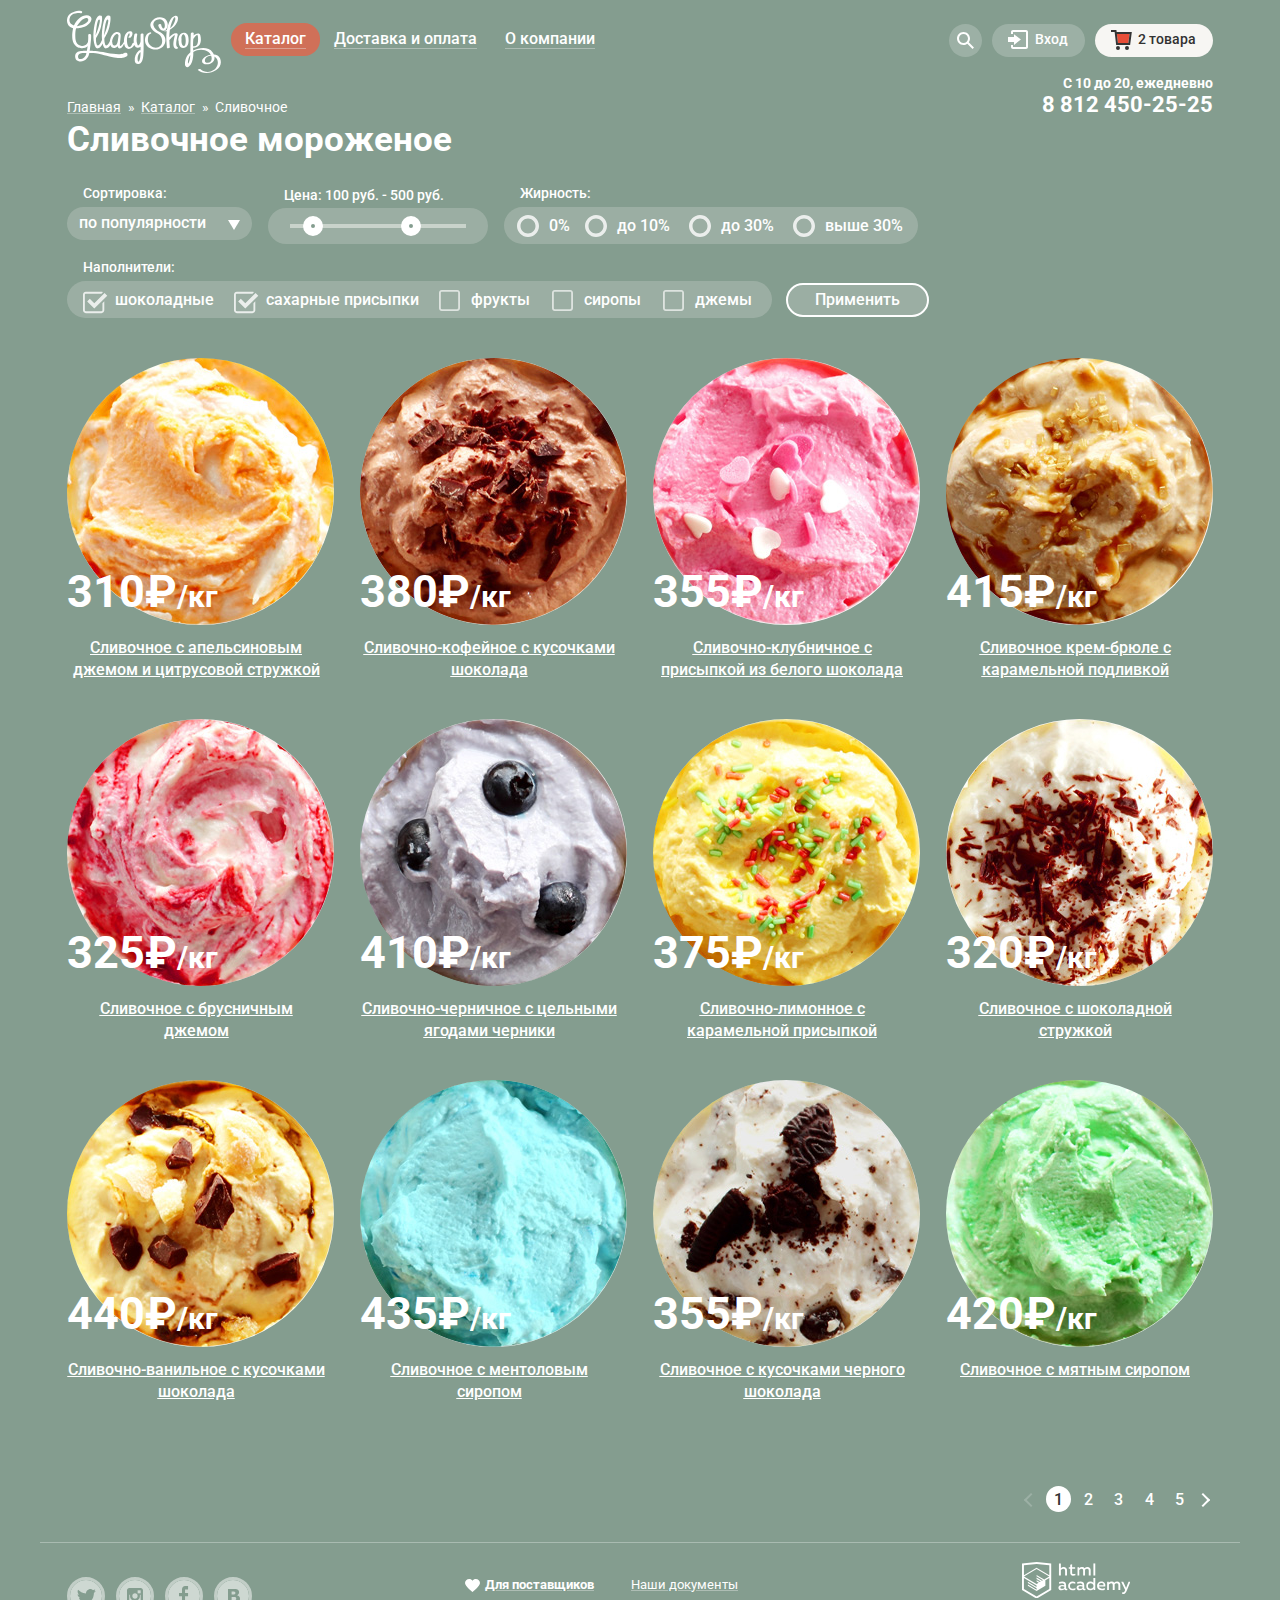
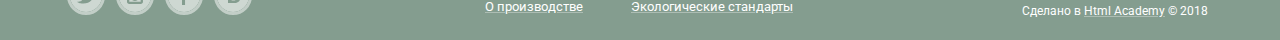
==== commit 3980ab8e: "Правки по критериям" ====
--- a/catalog.html
+++ b/catalog.html
@@ -142,9 +142,9 @@
           <fieldset class="block-slider">
             <legend class="visually-hidden">Сортировка по цене</legend>
             <span>Цена: 100 руб. - 500 руб.</span>
-            <div class="left-circle"></div>
+            <div class="left-circle" tabindex="1"></div>
             <div class="slider-price"></div>
-            <div class="right-circle"></div>
+            <div class="right-circle" tabindex="1"></div>
             </fieldset>   
           <fieldset>
             <legend>Жирность:</legend>
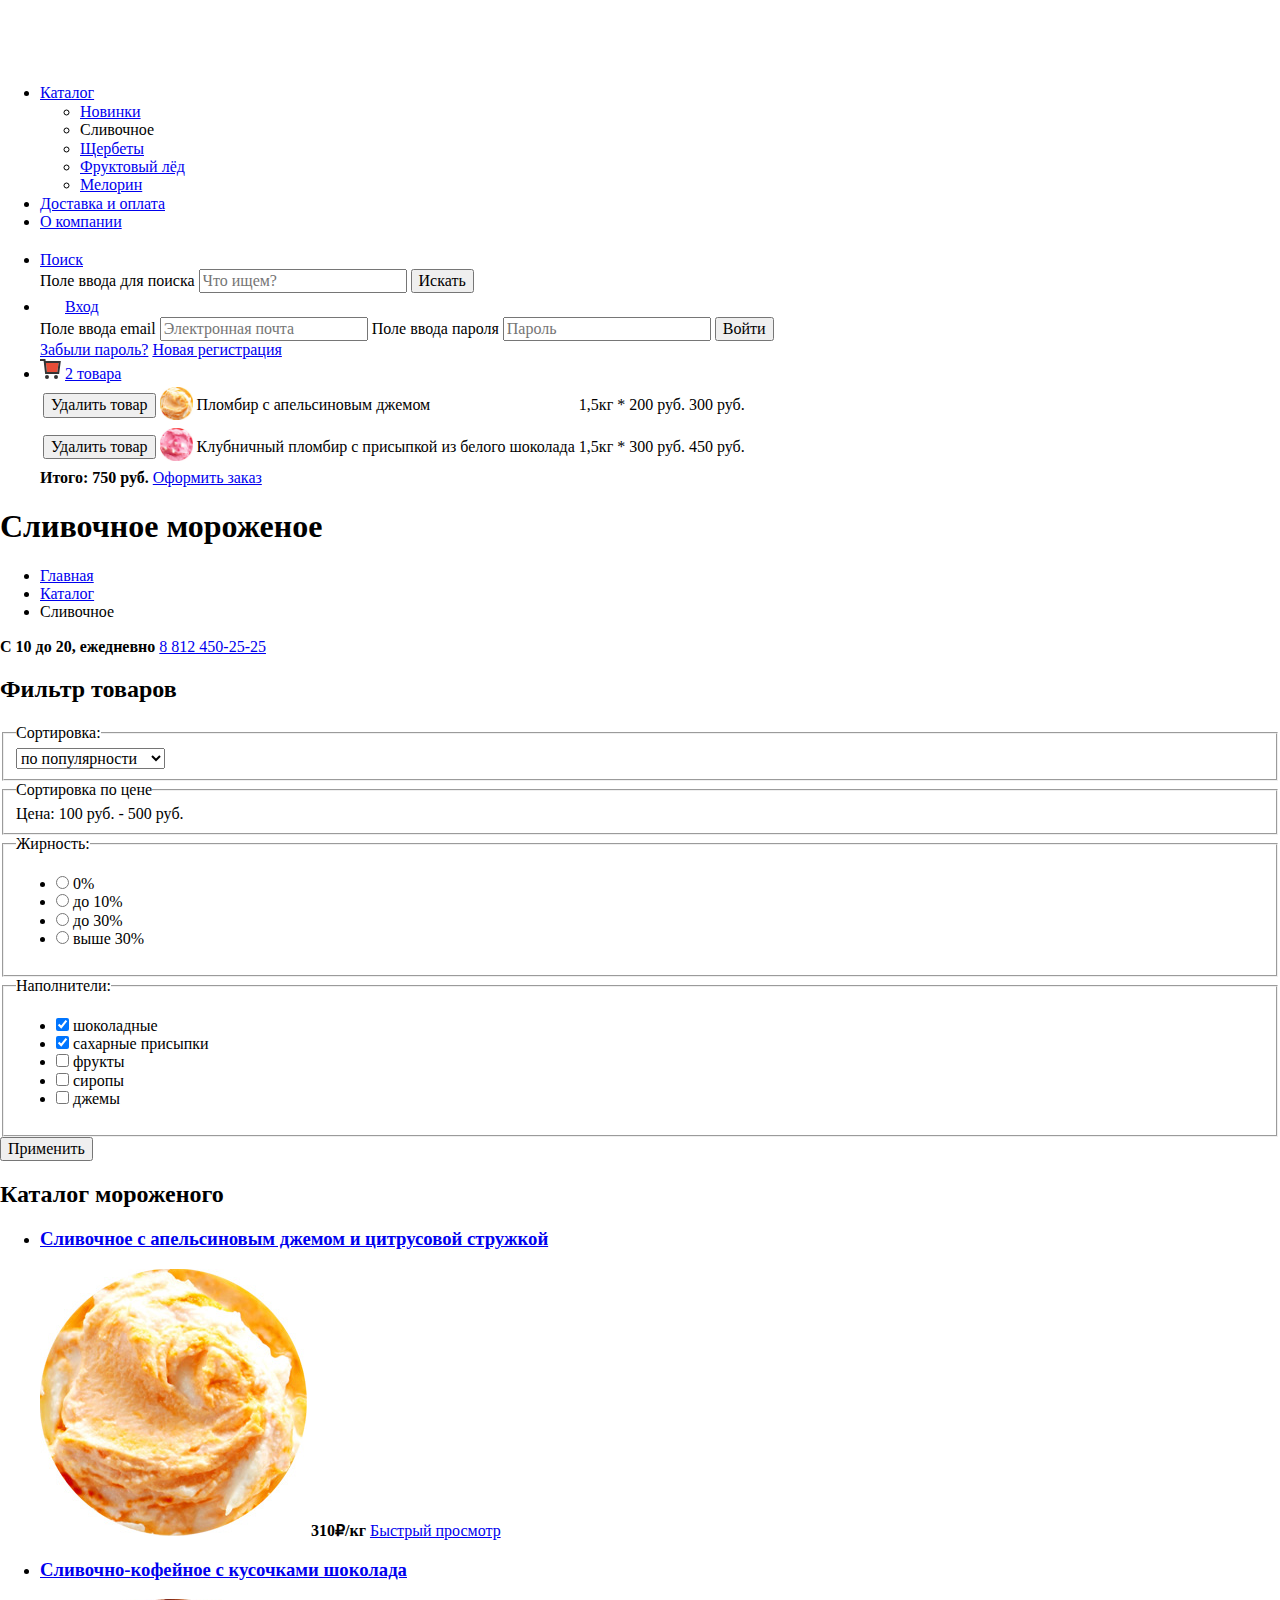
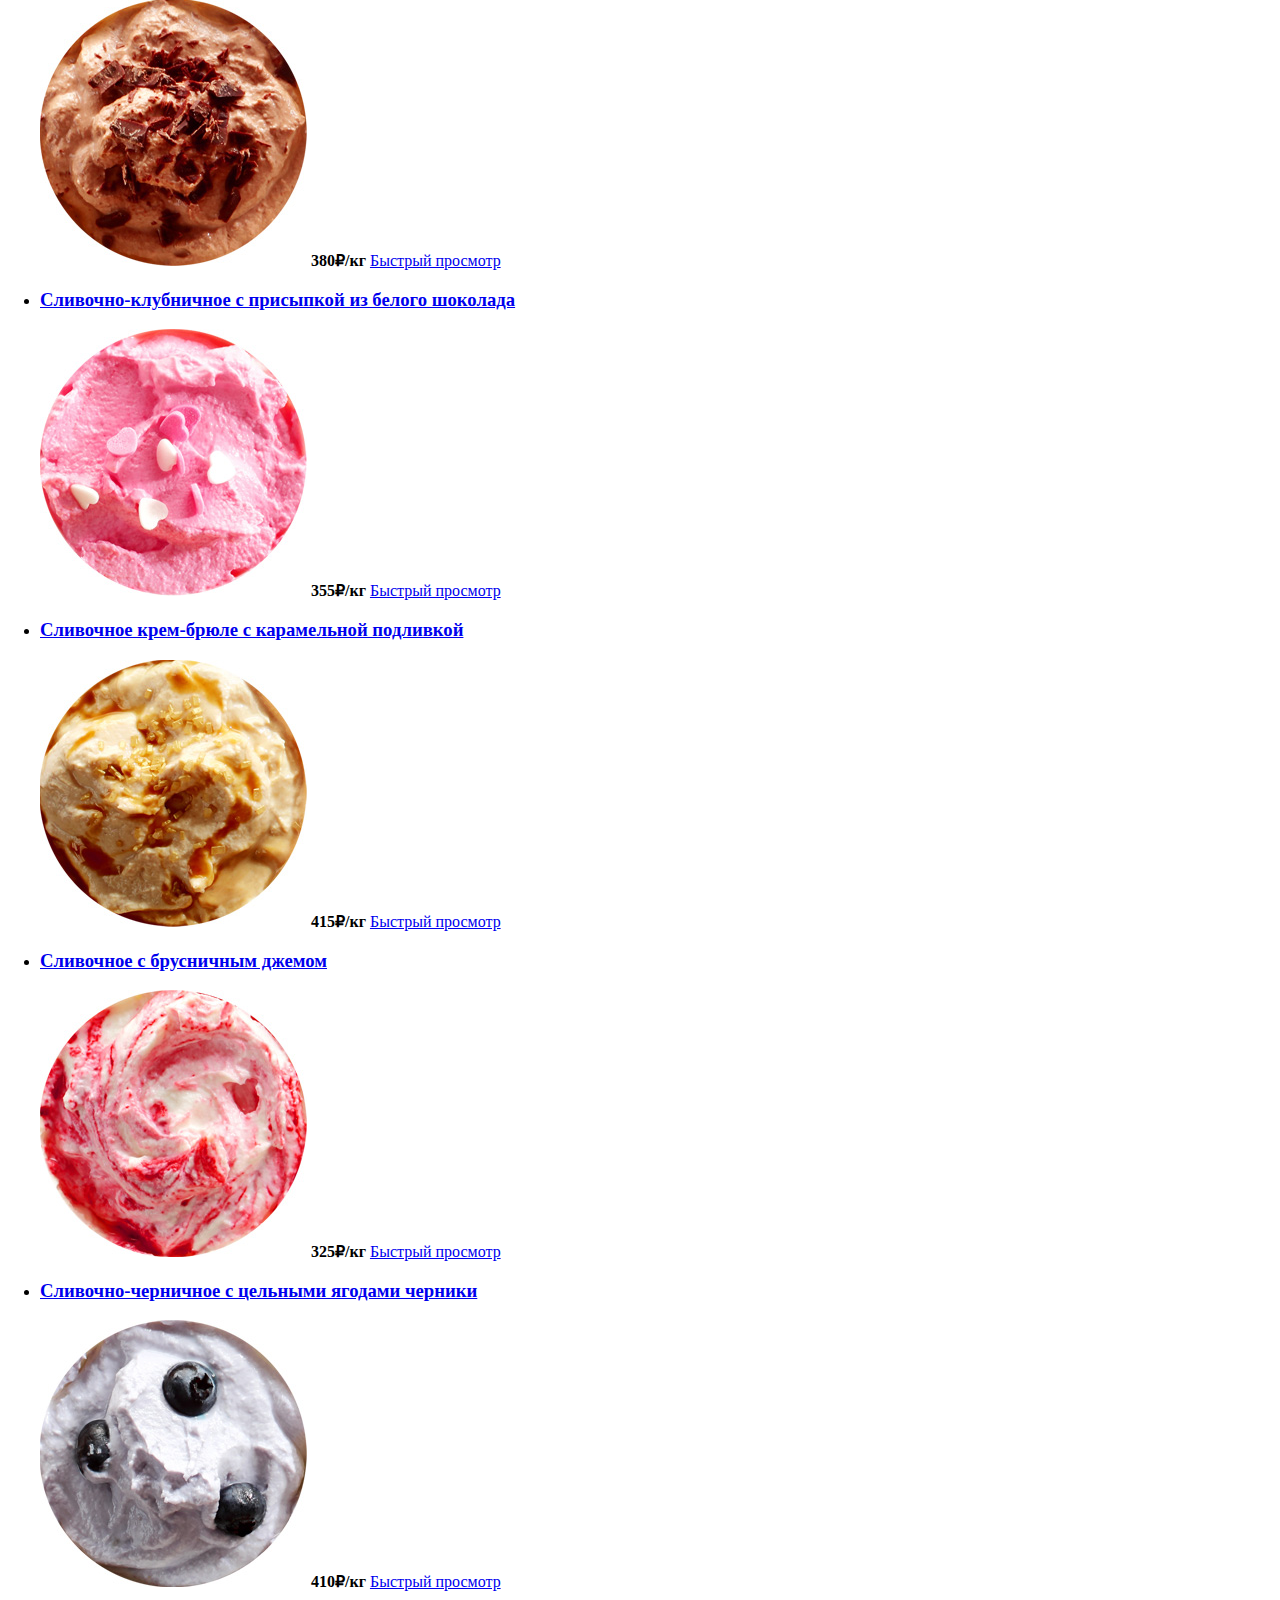
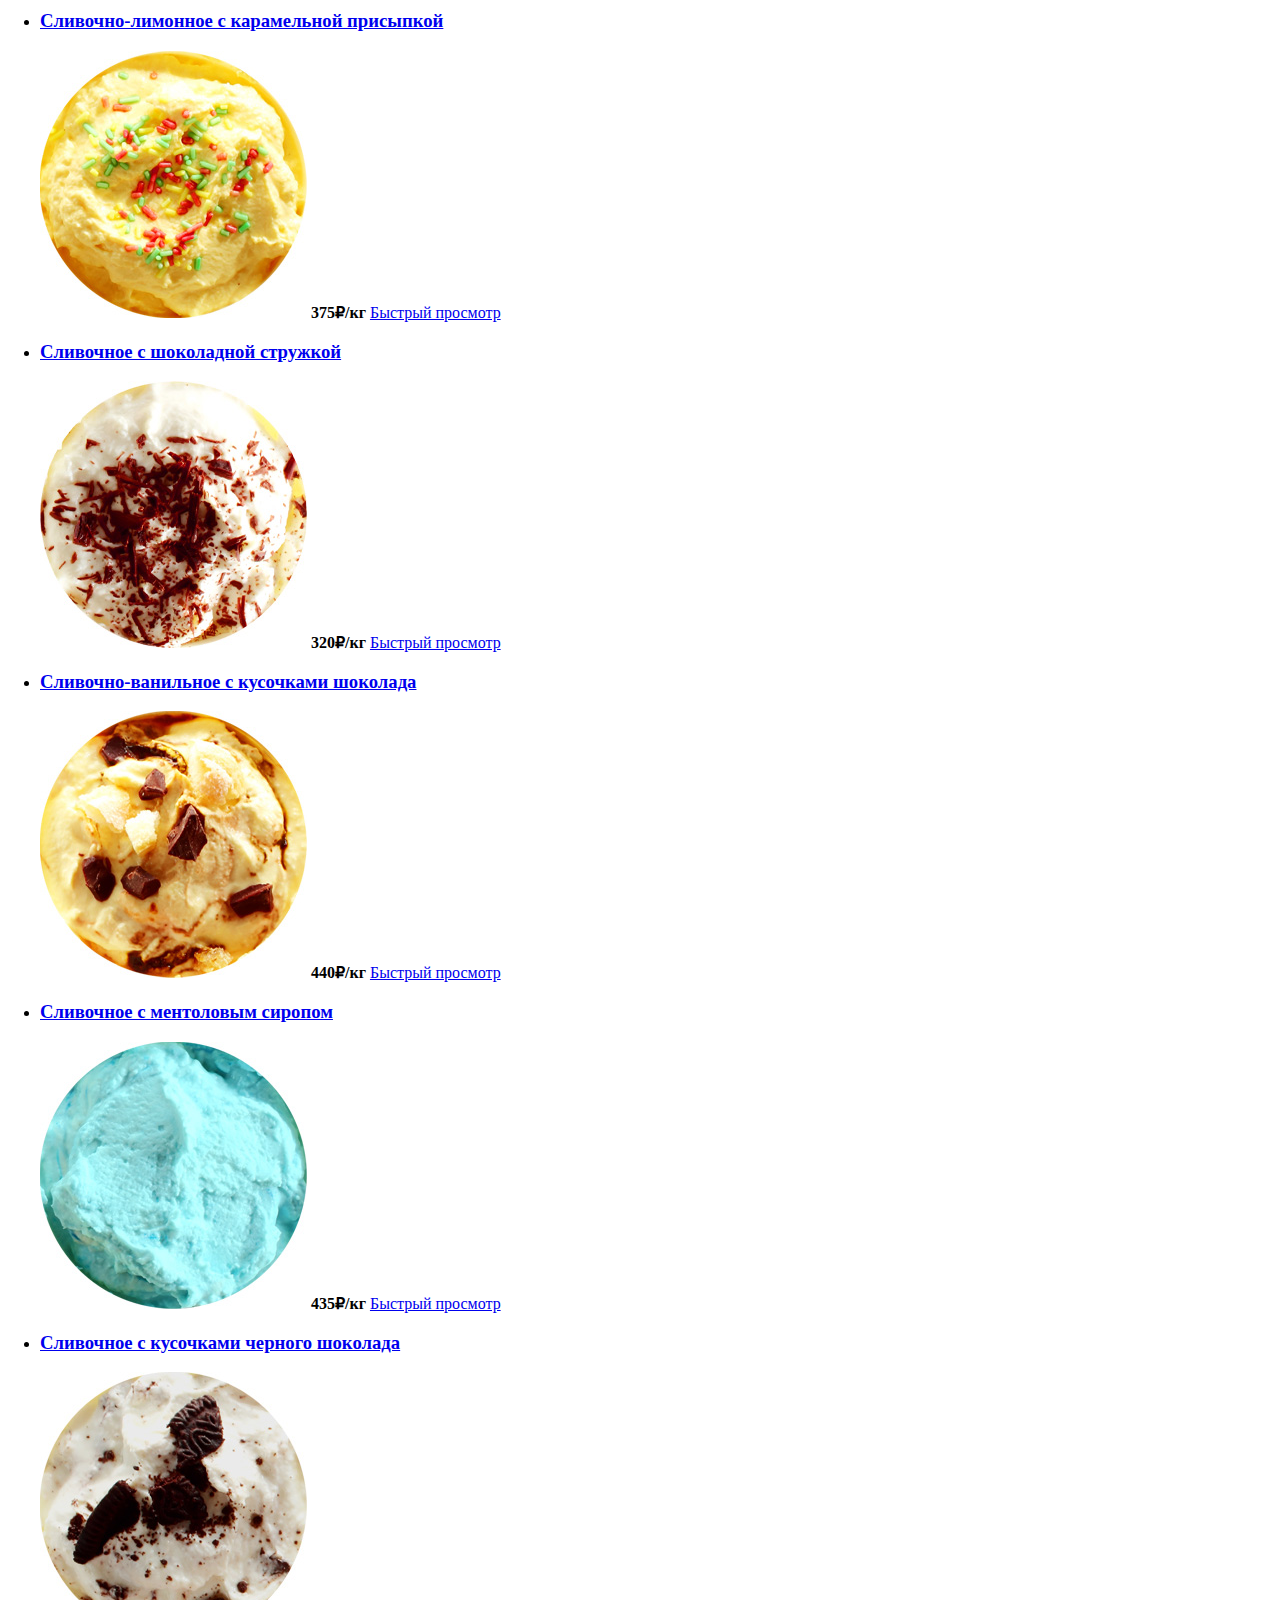
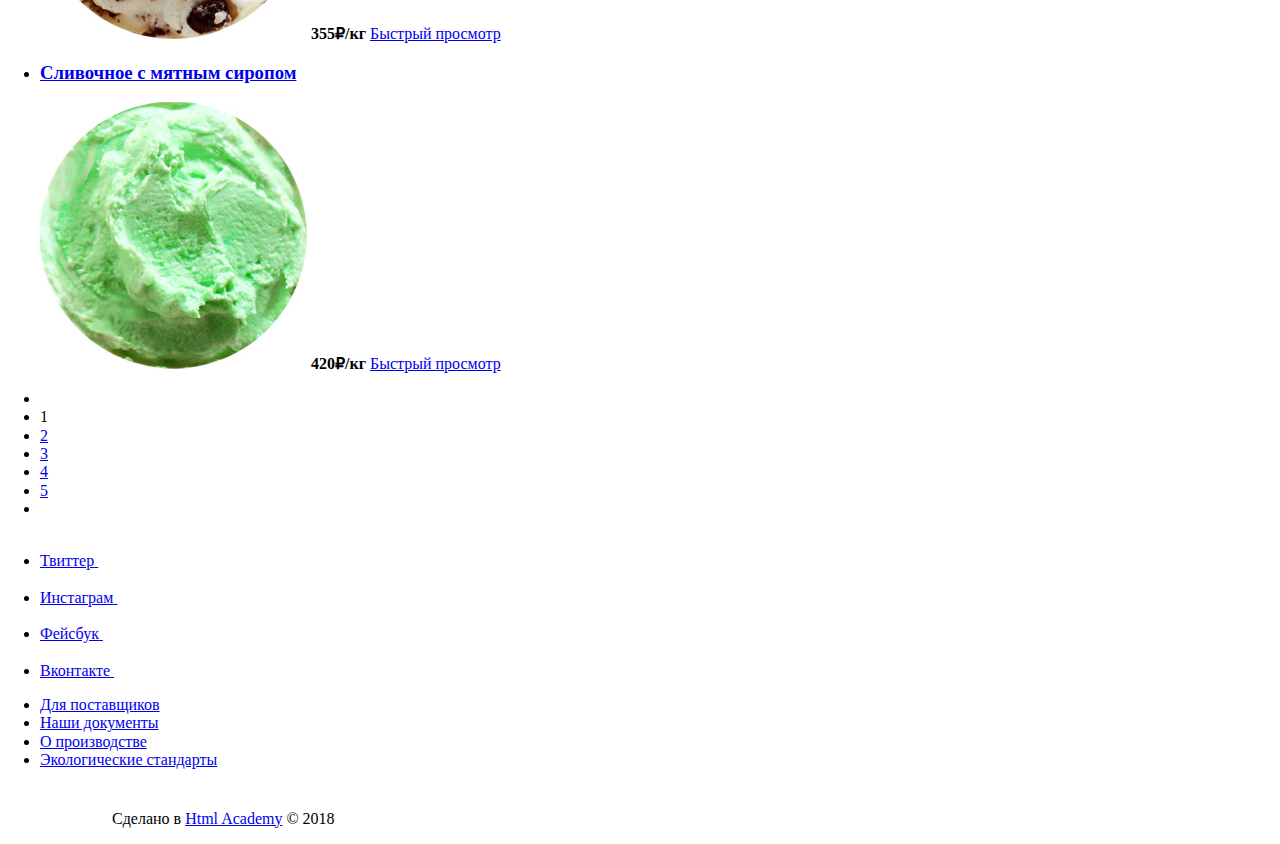
==== commit 114183fc: "Подгонял пиксели" ====
--- a/catalog.html
+++ b/catalog.html
@@ -5,7 +5,7 @@
     <title>HTML Academy: Глейси-каталог</title>
     <link href="https://fonts.googleapis.com/css?family=Roboto:400,500,700&amp;subset=cyrillic" rel="stylesheet">
     <link rel="stylesheet" href="css/normalize-minifier.css">
-    <link rel="stylesheet" href="css/style.css">
+    <link rel="stylesheet" href="css/style1.css">
   </head>
   <body class="catalog-page">
     <header class="main-header container">
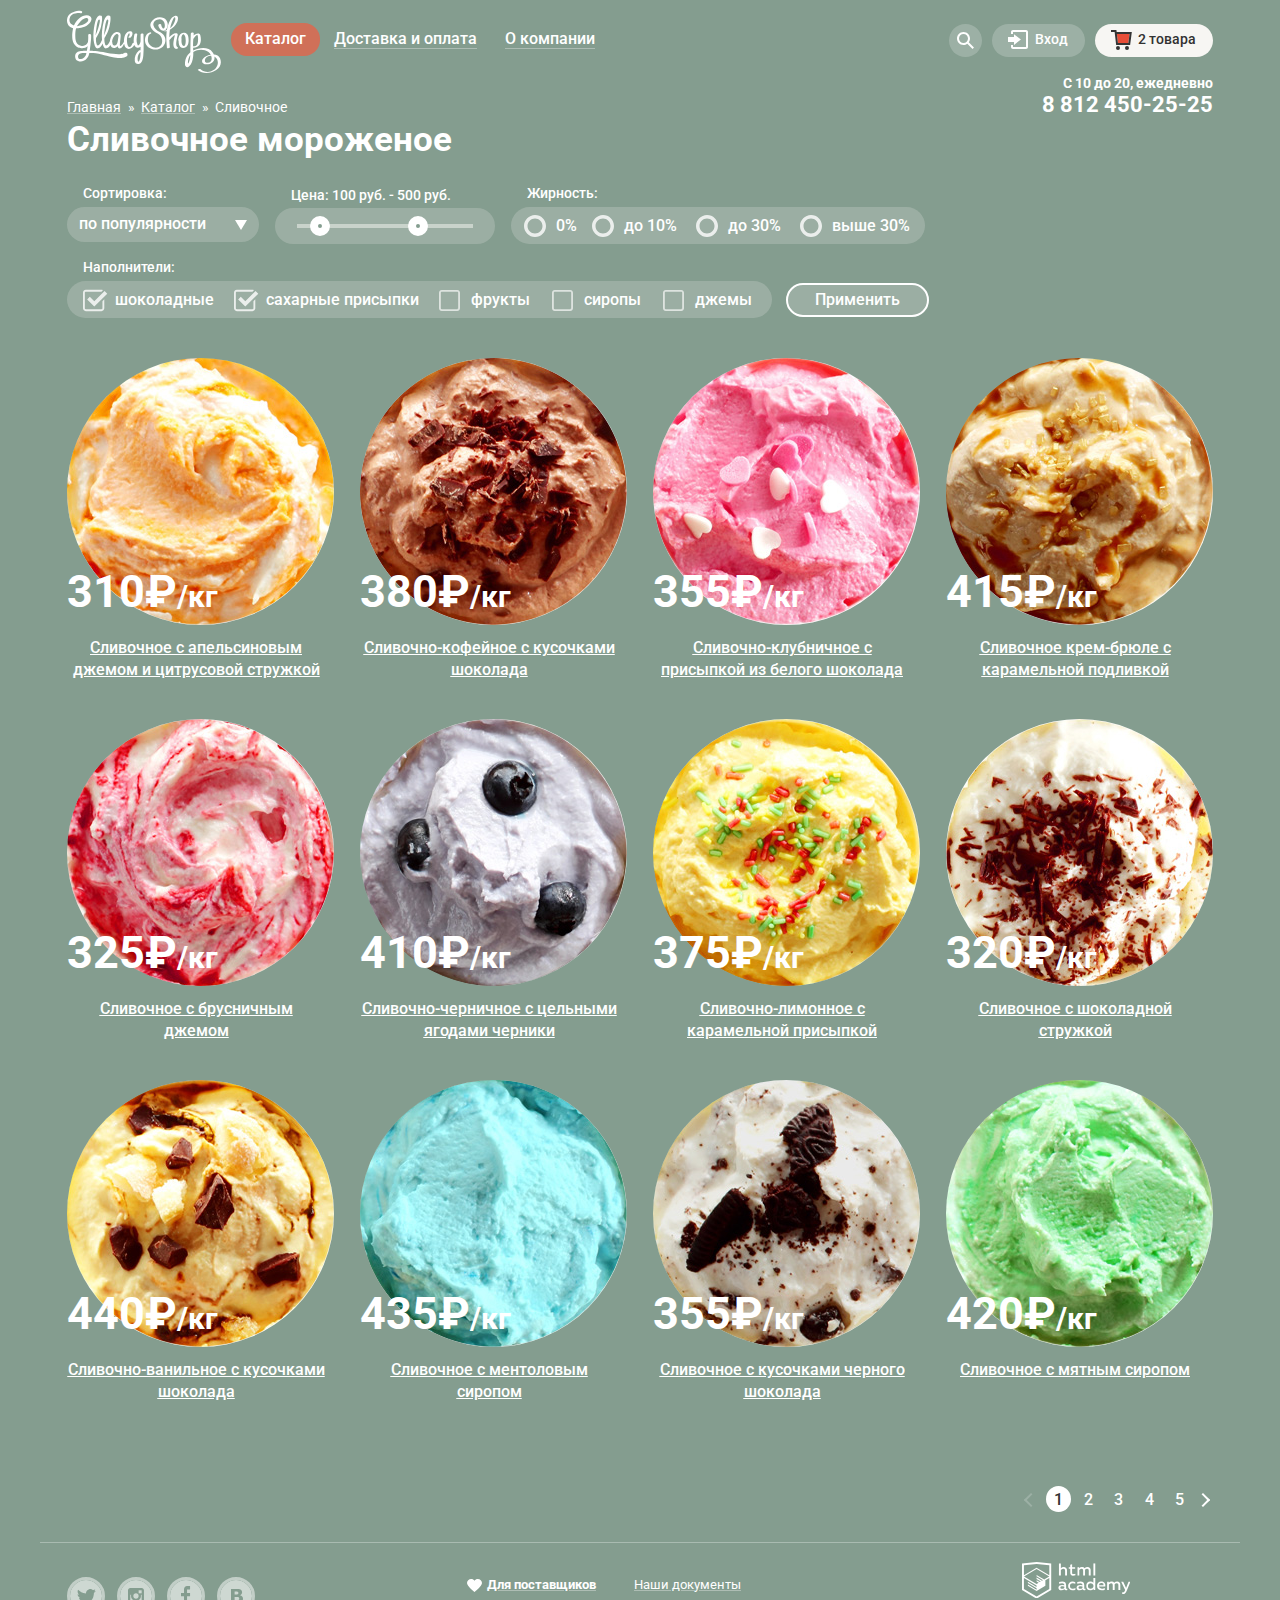
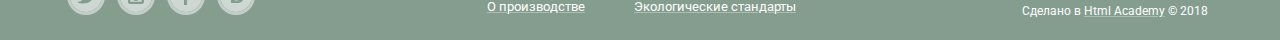
==== commit 5628d89e: "Минификатор и правки" ====
--- a/catalog.html
+++ b/catalog.html
@@ -5,7 +5,7 @@
     <title>HTML Academy: Глейси-каталог</title>
     <link href="https://fonts.googleapis.com/css?family=Roboto:400,500,700&amp;subset=cyrillic" rel="stylesheet">
     <link rel="stylesheet" href="css/normalize-minifier.css">
-    <link rel="stylesheet" href="css/style1.css">
+    <link rel="stylesheet" href="css/style-minifier.css">
   </head>
   <body class="catalog-page">
     <header class="main-header container">
--- a/css/style-minifier.css
+++ b/css/style-minifier.css
@@ -0,0 +1 @@
+body{margin:0;padding:0;font-family:"Roboto","Arial",sans-serif;font-size:18px;line-height:22px;font-weight:700;color:#fff;background-color:#849d8f}.container{width:1146px;margin:0 auto;padding:0 27px}img{max-width:100%;height:auto}.visually-hidden{position:absolute;width:1px;height:1px;margin:-1px;border:0;padding:0;white-space:nowrap;-webkit-clip-path:inset(100%);clip-path:inset(100%);clip:rect(0 0 0 0);overflow:hidden}.site-wrapper{min-width:940px;background-color:#849d8f;background-image:url("../img/promo-1.png");background-repeat:no-repeat;background-position: center 0;-webkit-transition:background-image 0.5s ease,background-color 0.5s ease;transition:background-image 0.5s ease,background-color 0.5s ease}.site-wrapper::before,.site-wrapper::after{content:"";visibility:hidden}.site-wrapper::before{background-image:url("../img/promo-2.png")}.site-wrapper::after{background-image:url("../img/promo-3.png")}.main-header{display:-webkit-box;display:-ms-flexbox;display:flex;-webkit-box-pack:justify; -ms-flex-pack:justify; justify-content:space-between;-ms-flex-wrap:wrap; flex-wrap:wrap; position:relative;width:1146px;margin-bottom:273px;padding-top:10px}.catalog-page .main-header{margin-bottom:6px}.main-nav{display:-webkit-box;display:-ms-flexbox;display:flex;margin-right:300px}.main-nav ul,.user-nav ul{margin:0;padding:0;list-style:none}.main-nav >a{margin-right:10px;width:154px;height:64px}.main-nav .site-nav{display:-webkit-box;display:-ms-flexbox;display:flex;-webkit-box-align:center; -ms-flex-align:center; align-items:center;margin-bottom:5px;font-size:16px;line-height:18px;font-weight:500}.site-nav >li{padding:7px 14px 8px 14px;border-radius:16px}.main-nav a,.user-nav a{color:#fff}.site-nav a{text-decoration:none;border-bottom:1px solid rgba(233,233,233,0.4)}.site-nav >li:hover,.user-nav >li:hover{background-color:#f7f6f3}.site-nav >li:hover >a,.user-nav >li:hover >a{color:#323232;border-bottom:none}.site-nav >li:active{-webkit-box-shadow:inset 0px 2px 1px 0px #696969; box-shadow:inset 0px 2px 1px 0px #696969;background-color:#ededed}.box-sub-catalog{position:relative}.box-sub-catalog:hover .sub-catalog{visibility:visible}.sub-catalog{visibility:hidden;-webkit-box-orient:vertical;-webkit-box-direction:normal; -ms-flex-direction:column; flex-direction:column;-ms-flex-line-pack:stretch; align-content:stretch;position:absolute;left:-6px;top:37px;z-index:5;border-radius:5px;overflow:hidden;-webkit-transition:visibility 0.1s;transition:visibility 0.1s;font-size:14px;line-height:16px;font-weight:400;background-color:#f8f7f4;-webkit-box-shadow:0px 20px 20px 0px rgba(0,0,0,0.4); box-shadow:0px 20px 20px 0px rgba(0,0,0,0.4)}.sub-catalog li{-ms-flex-negative:0; flex-shrink:0;margin-bottom:3px;padding:6px 20px 6px 20px;white-space:nowrap}.sub-catalog li:first-of-type{position:relative;margin-top:3px;margin-bottom:10px;font-weight:700}.sub-catalog li:first-of-type::before{content:"";position:absolute;bottom:-8px;left:5px;z-index:1;width:128px;height:1px;background-color:#d1d0ce}.sub-catalog li:last-of-type{margin-bottom:8px}.sub-catalog a{border-bottom:none;color:#323232}.sub-catalog li:hover:not(.sub-catalog-active){background-color:#fbded7}.sub-catalog li:active:not(.sub-catalog-active){background-color:#f6b5a5}.site-nav .sub-catalog-active{background-color:#d07058}.site-nav .sub-catalog-active a{color:#fff}.site-nav .site-nav-active{background-color:#d07058}.site-nav-active a{border-bottom:none}.user-nav ul{display:-webkit-box;display:-ms-flexbox;display:flex;padding-top:14px}.user-nav li{display:-webkit-box;display:-ms-flexbox;display:flex;position:relative;margin-left:10px;padding:7px 17px 8px 43px;border-radius:18px;background-color:rgba(255,255,255,0.2)}.user-nav li:hover,.user-nav li:focus{background-color:#f7f8f4}.user-nav li:hover >a,.user-nav li:focus >a{color:#323232}.user-nav input[required]{-webkit-box-shadow:none; box-shadow:none}.user-nav .search{-webkit-box-pack:center; -ms-flex-pack:center; justify-content:center;-webkit-box-align:center; -ms-flex-align:center; align-items:center;width:33px;height:33px;padding:0;border-radius:50%}.search:hover path,.search:focus path{fill:#323232}.search-form{position:absolute;right:-1px;top:37px;z-index:2;padding:20px 16px;border-radius:5px;visibility:hidden;-webkit-transition:visibility 0.1s;transition:visibility 0.1s;text-align:center;vertical-align:middle;background-color:#f8f7f4;-webkit-box-shadow:0px 20px 20px 0px rgba(0,0,0,0.4); box-shadow:0px 20px 20px 0px rgba(0,0,0,0.4)}.search:hover .search-form,.search:focus .search-form{visibility:visible;z-index:3}.search-form input{width:310px;min-height:24px;padding:9px 15px;margin:0 auto;border-radius:5px}.log-in >a,.basket >a{text-decoration:none;font-size:14px;line-height:16px;font-weight:500}.log-in{position:relative}.log-in svg{position:absolute;left:16px;top:6px}.log-in:hover polygon,.log-in:hover path,.log-in:focus polygon,.log-in:focus path{fill:#323232}.log-in:hover .log-in-form,.log-in:focus .log-in-form{visibility:visible;z-index:3}.log-in-form{display:-webkit-box;display:-ms-flexbox;display:flex;-ms-flex-wrap:wrap; flex-wrap:wrap;-webkit-box-pack:justify; -ms-flex-pack:justify; justify-content:space-between;-webkit-box-align:center; -ms-flex-align:center; align-items:center;-ms-flex-line-pack:center; align-content:center;position:absolute;right:-1px;top:36px;z-index:2;visibility:hidden;width:256px;min-height:173px;padding:20px 10px;border-radius:5px;-webkit-transition:visibility 0.1s;transition:visibility 0.1s;text-align:center;vertical-align:middle;background-color:#f8f7f4;-webkit-box-shadow:0px 20px 20px 0px rgba(0,0,0,0.4); box-shadow:0px 20px 20px 0px rgba(0,0,0,0.4)}.log-in-form input{width:210px;min-height:24px;margin:0 auto;margin-bottom:19px;padding:9px 15px;border-radius:5px}.log-in-form button{margin-top:3px;margin-left:8px;padding:12px 24px 10px 24px;border-radius:19px}.log-in-form-reference{display:-webkit-box;display:-ms-flexbox;display:flex;-webkit-box-orient:vertical;-webkit-box-direction:normal; -ms-flex-direction:column; flex-direction:column;-webkit-box-pack:center; -ms-flex-pack:center; justify-content:center;-webkit-box-align:start; -ms-flex-align:start; align-items:flex-start;margin-right:8px}.log-in-form a{font-size:13px;line-height:24px;font-weight:400;color:#323232}.log-in-form a:hover{color:#e84d37}.log-in-form a:active{color:#e84d37}.basket{position:relative}.basket svg{position:absolute;left:16px;top:6px}.basket:hover circle,.basket:hover path,.basket:focus circle,.basket:focus path{fill:#323232}.user-nav input{font-size:14px;line-height:24px;font-weight:700;color:#323232;border:none;border:1px solid #d3d3d2}.user-nav input:hover{padding:8px 14px;border:2px solid #c7c6c5}.user-nav input:focus{padding:8px 14px;border:2px solid #8fbdec}.user-nav input::-webkit-input-placeholder{font-weight:400;color:#999}.user-nav input:-ms-input-placeholder{font-weight:400;color:#999}.user-nav input::placeholder{font-weight:400;color:#999}.button{display:block;text-align:center;color:#fff;vertical-align:top;text-decoration:none;text-shadow:0 2px 5px rgba(160,32,11,0.76);background-image:-webkit-gradient(linear,left top,left bottom,from(#f26843),to(#e74a35));background-image:linear-gradient(to bottom,#f26843 0%,#e74a35 100%);border-radius:50px;-webkit-box-shadow:0 2px 2px rgba(172,16,0,0.64); box-shadow:0 2px 2px rgba(172,16,0,0.64);border:none;cursor:pointer}.button:hover{background:-webkit-gradient(linear,left top,left bottom,from(rgba(242,104,67,0.8)),to(rgba(241,74,53,0.8))),rgb(255,255,255);background:linear-gradient(to bottom,rgba(242,104,67,0.8) 0%,rgba(241,74,53,0.8) 100%),rgb(255,255,255)}.button:focus:active{background-image:-webkit-gradient( linear,left top,right top,from(rgb(242,104,67)),to(rgb(231,74,53)));background-image:linear-gradient( to right,rgb(242,104,67) 0%,rgb(231,74,53) 100%);-webkit-box-shadow:inset 0px 2px 2px 0px rgba(148,39,24,0.004); box-shadow:inset 0px 2px 2px 0px rgba(148,39,24,0.004)}.header-contacts{display:-webkit-box;display:-ms-flexbox;display:flex;-webkit-box-orient:vertical;-webkit-box-direction:normal; -ms-flex-direction:column; flex-direction:column;margin:0;margin-left:auto;margin-top:0;text-align:right}.header-contacts b{font-size:14px;line-height:16px;font-weight:700}.header-contacts a{text-decoration:none;font-size:22px;line-height:28px;font-weight:700;color:#fff}.basket.basket-fill{background-color:#f7f6f3}.basket-fill a{color:#323232}.basket.basket-fill:hover .basket-inner,.basket.basket-fill:focus .basket-inner{visibility:visible;z-index:3}.basket-inner{display:-webkit-box;display:-ms-flexbox;display:flex;-webkit-box-orient:vertical;-webkit-box-direction:normal; -ms-flex-direction:column; flex-direction:column;-webkit-box-pack:center; -ms-flex-pack:center; justify-content:center; position:absolute;right:0;top:37px;z-index:2;width:510px;padding:15px 15px;border-radius:5px;visibility:hidden;-webkit-transition:visibility 0.1s;transition:visibility 0.1s;text-align:center;vertical-align:middle;background-color:#f8f7f4;-webkit-box-shadow:0px 20px 20px 0px rgba(0,0,0,0.4); box-shadow:0px 20px 20px 0px rgba(0,0,0,0.4)}.basket-inner table{-webkit-box-flex:1; -ms-flex-positive:1; flex-grow:1;margin:0;margin-bottom:13px;padding:0;font-size:13px;line-height:16px;font-weight:400;color: #323232;border-bottom:1px solid #cacac7}.basket-inner td{padding:3px 0 15px 5px}.basket-inner td:nth-of-type(3){text-align:left}.item-del{position:relative;width:15px;height:15px;font-size:0;background-color:transparent;border:0;cursor:pointer}.item-del::before,.item-del::after{content:"";position:absolute;top:3px;right:3px;z-index:5;width:15px;height:1px;background-color:#323232}.item-del::before{-webkit-transform:rotate(45deg);transform:rotate(45deg)}.item-del::after{-webkit-transform:rotate(-45deg);transform:rotate(-45deg)}.basket-inner img{width:33px;height:33px;border-radius:50%}.basket-inner span{color:#999}.basket-inner b{-ms-flex-item-align:end; align-self:flex-end;margin-left:auto;margin-bottom:15px;font-size:15px;line-height:18px;font-weight:700;color: #323232}.basket-inner a{-ms-flex-item-align:end; align-self:flex-end;margin-left:auto;padding:10px 13px;font-size:18px;line-height:24px;font-weight:700;color:#fefefe}.table-item-descripton{width:225px}.table-item-volume{width:115px}.table-item-price{width:80px} .promo-slider{position:relative;margin-bottom:43px}.slider-list{margin:0;padding:0;list-style:none}      .slider-list h2{width:680px;margin:0 auto;margin-bottom:30px;font-size:60px;line-height:61px;font-weight:700;text-align:center}.slide .button{width:210px;margin:0 auto;padding:10px 35px 13px 35px;font-size:32px;line-height:40px;font-weight:700;text-decoration:none}.slider-controls label{display:inline-block;width:17px;height:17px;margin-right:9px;vertical-align:top;background-color:transparent;border:2px solid #fff;border-radius:50%;cursor:pointer}#product-1:checked ~ .site-wrapper{background-color:#849d8f;background-image:url("../img/promo-1.png")}#product-2:checked ~ .site-wrapper{background-color:#8996a6;background-image:url("../img/promo-2.png")}#product-3:checked ~ .site-wrapper{background-color:#9d8b84;background-image:url("../img/promo-3.png")}#product-1:checked ~ .site-wrapper #slide1,#product-2:checked ~ .site-wrapper #slide2,#product-3:checked ~ .site-wrapper #slide3{display:block}#product-1:checked ~ .site-wrapper label[for="product-1"],#product-2:checked ~ .site-wrapper label[for="product-2"],#product-3:checked ~ .site-wrapper label[for="product-3"]{background-color:#fff}.slider-controls{position:absolute;bottom:20px;left:27px;z-index:20;font-size:0}.slider-controls label:hover{background-color:#b2c1b7}.slider-controls label:focus{background-color:#b2c1b7}.slide{display:none}.promo-stocks-wrapper{display:-webkit-box;display:-ms-flexbox;display:flex;-webkit-box-pack:justify;    -ms-flex-pack:justify;        justify-content:space-between;margin-bottom:40px}.stock{display:-webkit-box;display:-ms-flexbox;display:flex;-webkit-box-orient:vertical;-webkit-box-direction:normal;    -ms-flex-direction:column;        flex-direction:column;-webkit-box-sizing:border-box;        box-sizing:border-box;width:560px;min-height:230px;padding:15px 20px 25px 18px;border-radius:16px}.stock b{margin:0;margin-bottom:15px;padding:0;font-size:35px;line-height:41px;font-weight:700}.stock p{margin:0;margin-bottom:15px;font-size:18px;line-height:22px;font-weight:700}.stock a{-ms-flex-item-align:end;    align-self:flex-end;margin-top:auto;padding:9px 23px 12px 22px;font-size:18px;line-height:24px;font-weight:700;border-top:1px transparent}.raspberries{background-color:#aa2b48;background-image:url("../img/raspberries-bg.png")}.chocolate{background-color:#442a1e;background-image:url("../img/chocolate-bg.png")}.hits-list{display:-webkit-box;display:-ms-flexbox;display:flex;-webkit-box-pack:justify;    -ms-flex-pack:justify;        justify-content:space-between;-ms-flex-wrap:wrap;    flex-wrap:wrap;margin:0;padding:0;list-style:none}.hit-item{display:-webkit-box;display:-ms-flexbox;display:flex;position:relative;-webkit-box-orient:vertical;-webkit-box-direction:normal;    -ms-flex-direction:column;        flex-direction:column;width:267px;margin-bottom:38px}.hit-item:hover{z-index:20}.hit-item:hover::before{content:"";position:absolute;z-index:1;top:-6px;left:-14px;width:295px;height:calc(100% + 78px);border-radius:5px;background-color:rgba(248,247,244,0.2);-webkit-box-shadow:0px 20px 20px 0px rgba(0,0,0,0.4);        box-shadow:0px 20px 20px 0px rgba(0,0,0,0.4)}.hit-item h3{-webkit-box-ordinal-group:3;    -ms-flex-order:2;        order:2;margin:0;margin-top:10px;width:258px;min-height:44px;z-index:3;font-size:16px;line-height:22px;font-weight:500;text-align:center;text-decoration:underline}.hit-item a{min-height:41.2px;font-size:16px;line-height:22px;font-weight:500;color:#fff}.hit-item a:hover{color:#ffbc9e}.hit-item b{position:absolute;top:211px;left:0;font-size:45px;line-height:45px;font-weight:700}.hit-item span{font-size:30px;line-height:45px;font-weight:700}.hit-item img{-webkit-box-ordinal-group:2;    -ms-flex-order:1;        order:1;border-radius:50%}.hit-item .button{min-height:16px;visibility:hidden;position:absolute;bottom:-56px;left:35px;z-index:3;padding:10px 16px;font-size:18px;line-height:24px;font-weight:700;color:#fff}.hit-item .button:hover{color:#fff}.hit-item:hover .button{visibility:visible}.features{display:-webkit-box;display:-ms-flexbox;display:flex;-webkit-box-orient:vertical;-webkit-box-direction:normal;    -ms-flex-direction:column;        flex-direction:column;width:1106px;min-height:254px;margin-bottom:40px;padding:26px 20px 25px 20px;font-size:16px;line-height:22px;font-weight:400;color:#323232;border-radius:12px;background-color:#ede1c8;background-image:url("../img/waffle-bg.png")}.features p{margin:0;font-size:24px;line-height:30px;font-weight:500;letter-spacing:0.007em}.features ul{display:-webkit-box;display:-ms-flexbox;display:flex;-webkit-box-pack:justify;    -ms-flex-pack:justify;        justify-content:space-between;-ms-flex-wrap:wrap;    flex-wrap:wrap;padding:0;margin:0;list-style:none}.features li{position:relative;width:480px;min-height:66px;padding:20px 0 0 55px;margin:0}.features li:nth-child(n+3){min-height:88px}.features li::before{content:"";position:absolute;left:0px;top:10px;width:49px;height:49px}.features .ice-cream-icon::before{background-image:url(../img/Icecream.svg)}.features .cow-icon::before{left:-5px;background-image:url(../img/cow.svg)}.features .leaf-icon::before{background-image:url(../img/leaf.svg)}.features .thermometer-icon::before{left:-5px;background-image:url(../img/thermometer.svg)}.index-column{display:-webkit-box;display:-ms-flexbox;display:flex;-webkit-box-pack:justify;    -ms-flex-pack:justify;        justify-content:space-between;-ms-flex-line-pack:wrap;    align-content:wrap;width:1146px;margin:0 auto;margin-bottom:40px}.blog{width:290px;min-height:170px;margin-right:26px;padding:22px 250px 27px 20px;border-radius:15px;color:#323232;background-color:#fff;background-image:url("../img/blog-bg.jpg");background-repeat:no-repeat}.blog h2{min-height:22px;margin:0;margin-bottom:5px;padding:0;font-size:16px;line-height:22px;font-weight:500}.blog a{font-size:24px;line-height:30px;font-weight:700;color:#323232}.blog a:hover{color:#e84d37}.blog a:active{color:#e84d37}.subscription{width:550px;padding:5px;font-size:16px;line-height:22px;font-weight:400;color:#5a5a5a;border-radius:15px;background-color:#f8f7f4;background-image:repeating-linear-gradient(135deg,#f8f7f4,#f8f7f4 7px,#94ceff 7px,#94ceff 14px,#f8f7f4 14px,#f8f7f4 21px,#fe9e90 21px,#fe9e90 28px)}.subscription-form-wrapper{min-height:155px;margin:0;padding:28px 20px 27px 22px;border-radius:15px;background-color:#f8f7f4}.subscription-form-wrapper p{min-height:66px;margin:0;padding:0;margin-bottom:37px}.subscription input[required]{-webkit-box-shadow:none; box-shadow:none}.subscription-form{display:-webkit-box;display:-ms-flexbox;display:flex;-webkit-box-pack:justify; -ms-flex-pack:justify; justify-content:space-between}.subscription-form input{width:345px;padding:9px 10px 9px 10px; font-size:14px;line-height:24px;font-weight:700;color:#323232;border:none;border:1px solid #d3d3d2;border-radius:5px}.subscription-form .button{align-self: center;padding:8px 18px 12px 18px;font-size:18px;line-height:24px;font-weight:700}.subscription-form input::-webkit-input-placeholder{font-size:16px;font-weight:400;color:#999}.subscription-form input:-ms-input-placeholder{font-size:16px;font-weight:400;color:#999}.subscription-form input::placeholder{font-size:16px;font-weight:400;color:#999}.subscription-form input:hover{padding:8px 9px;border:2px solid #c7c6c5;outline:none}.subscription-form input:focus{padding:8px 9px;border:2px solid #8fbdec;outline:none}.contacts.container{position:relative;width:1200px;height:430px;padding:0}.main-contacts{display:-webkit-box;display:-ms-flexbox;display:flex;-webkit-box-orient:vertical;-webkit-box-direction:normal; -ms-flex-direction:column; flex-direction:column;-webkit-box-pack:justify; -ms-flex-pack:justify; justify-content:space-between; position:absolute;top:63px;right:27px;z-index:3;width:250px;padding:25px 25px 30px 25px;border-radius:15px;background-color:#fff;color:#323232} .contacts img{position:absolute;top:0;left:0;z-index:1;width:1200px;height:430px}.contacts iframe{position:relative;z-index:2}.main-contacts p{display:-webkit-box;display:-ms-flexbox;display:flex;-webkit-box-orient:vertical;-webkit-box-direction:normal; -ms-flex-direction:column; flex-direction:column;margin:0;margin-bottom:18px;padding:0}.main-contacts p:last-of-type{margin-bottom:27px}.main-contacts span{font-size:14px;line-height:20px;font-weight:400}.main-contacts .address-preview{width:155px;margin-bottom:3px}.main-contacts .address{font-size:18px;line-height:24px;font-weight:700}.main-contacts .main-tel{margin-top:5px;font-size:18px;line-height:24px;font-weight:700;color:#323232;text-decoration:none}.main-contacts .button{padding:10px 25px 11px 25px;text-decoration:none}@-webkit-keyframes shake{0%,100%{-webkit-transform:translate(0px,-50%);transform:translate(0px,-50%)}10%,30%,50%,70%,90%{-webkit-transform:translate(-10px,-50%);transform:translate(-10px,-50%)}20%,40%,60%,80%{-webkit-transform:translate(10px,-50%);transform:translate(10px,-50%)}}@keyframes shake{0%,100%{-webkit-transform:translate(0px,-50%);transform:translate(0px,-50%)}10%,30%,50%,70%,90%{-webkit-transform:translate(-10px,-50%);transform:translate(-10px,-50%)}20%,40%,60%,80%{-webkit-transform:translate(10px,-50%);transform:translate(10px,-50%)}}@-webkit-keyframes openfromright{0%{opacity:0;-webkit-transform:translate(200px,-50%);transform:translate(200px,-50%)}100%{opacity:1;-webkit-transform:translate(0,-50%);transform:translate(0,-50%)}}@keyframes openfromright{0%{opacity:0;-webkit-transform:translate(200px,-50%);transform:translate(200px,-50%)}100%{opacity:1;-webkit-transform:translate(0,-50%);transform:translate(0,-50%)}}.feedback-popup{ display:none;-webkit-box-orient:vertical;-webkit-box-direction:normal; -ms-flex-direction:column; flex-direction:column;position:fixed;top:50%;left:50%;z-index:1000;width:426px;min-height:406px;margin-left:-238px;padding:15px 26px 20px 24px;-webkit-transform:translateY(-50%);transform:translateY(-50%);background-color:#f8f7f4;border-radius:5px}.feedback-popup b{display:inline-block;vertical-align:top;margin-bottom:20px;font-size:24px;line-height:28px;font-weight:500;color:#323232}.feedback-form input{width:238px;min-height:24px;padding:10px 13px 8px 13px;font-size:16px;line-height:24px;font-weight:700;color:#323232;border-radius:5px;outline:none;border:1px solid #d3d3d2}.feedback-form p{margin:0;margin-bottom:20px}.feedback-form p:last-of-type{margin-bottom:25px}.feedback-form input::-webkit-input-placeholder{font-size:16px;line-height:24px;font-weight:400;color:#999}.feedback-form input:-ms-input-placeholder{font-size:16px;line-height:24px;font-weight:400;color:#999}.feedback-form input::-ms-input-placeholder{font-size:16px;line-height:24px;font-weight:400;color:#999}.feedback-form input::placeholder{font-size:16px;line-height:24px;font-weight:400;color:#999}.feedback-form input:hover{padding:9px 12px 7px 12px;border:2px solid #c7c6c5}.feedback-form input:focus{padding:9px 12px 7px 12px;border:2px solid #8fbdec}.feedback-form textarea{width:400px;min-height:133px;padding:9px 13px 11px 13px;font-size:16px;line-height:24px;font-weight:700;color:#323232;border-radius:5px;outline:none;border:1px solid #d3d3d2;resize:none}.feedback-form textarea::-webkit-input-placeholder{font-size:16px;line-height:24px;font-weight:400;color:#999}.feedback-form textarea:-ms-input-placeholder{font-size:16px;line-height:24px;font-weight:400;color:#999}.feedback-form textarea::placeholder{font-size:16px;line-height:24px;font-weight:400;color:#999}.feedback-form textarea:hover{padding:8px 12px 10px 12px;border:2px solid #c7c6c5}.feedback-form textarea:focus{padding:8px 12px 10px 12px;border:2px solid #8fbdec}.feedback-form .button{margin-left:auto;margin-bottom:7px;padding:10px 25px 13px 23px}.btn-feedback-close{position:absolute;top:15px;right:15px;width:45px;height:45px;font-size:0;background-color:transparent;border:0;cursor:pointer}.btn-feedback-close::before,.btn-feedback-close::after{content:"";position:absolute;top:8px;right:-3px;width:23px;height:2px;background-color:#323232}.btn-feedback-close::before{-webkit-transform:rotate(45deg);transform:rotate(45deg)}.btn-feedback-close::after{-webkit-transform:rotate(-45deg);transform:rotate(-45deg)}.feedback-open{display:block;-webkit-animation:openfromright 0.6s;animation:openfromright 0.6s}.input-error{-webkit-animation:shake 0.6s;animation:shake 0.6s}.catalog-page main{border-bottom:1px solid #a9bbb1}.catalog-page main{display:-webkit-box;display:-ms-flexbox;display:flex;-webkit-box-orient:vertical;-webkit-box-direction:normal;    -ms-flex-direction:column;        flex-direction:column}.page-title{-webkit-box-ordinal-group:2;    -ms-flex-order:1;        order:1;margin:0;margin-bottom:25px;padding:0;font-size:35px;line-height:41px;font-weight:700}.breadcrumbs-contact-wrapper{-webkit-box-ordinal-group:1;    -ms-flex-order:0;        order:0;display:-webkit-box;display:-ms-flexbox;display:flex;-webkit-box-pack:justify;    -ms-flex-pack:justify;        justify-content:space-between;margin-top:-5px}.breadcrumbs{-ms-flex-item-align:end;    align-self:flex-end;display:-webkit-box;display:-ms-flexbox;display:flex;margin:0;margin-bottom:4px;padding:0;list-style:none;font-size:14px;line-height:16px;font-weight:400}.breadcrumbs li{margin-right:20px}.breadcrumbs a{position:relative;font-size:14px;line-height:16px;font-weight:400;color:#fff;-webkit-text-decoration-color:#adbdb4;text-decoration-color:#adbdb4}.breadcrumbs a:hover{color:#ffbc9e}.breadcrumbs a:active{color:#ffbc9e}.breadcrumbs li:not(:last-of-type) a::after{content:"»";position:absolute;right:-14px;text-decoration:none}.catalog-contacts{display:-webkit-box;display:-ms-flexbox;display:flex;-webkit-box-orient:vertical;-webkit-box-direction:normal;    -ms-flex-direction:column;        flex-direction:column;margin:0;text-align:right}.catalog-contacts b{font-size:14px;line-height:16px;font-weight:700}.catalog-contacts a{text-decoration:none;font-size:22px;line-height:28px;font-weight:700;color:#fff}.filter{-webkit-box-ordinal-group:3;    -ms-flex-order:2;        order:2;margin-bottom:25px}.filter ul{margin:0;padding:0}.form-filter{display:-webkit-box;display:-ms-flexbox;display:flex;-ms-flex-wrap:wrap;    flex-wrap:wrap}.filter-fat{display:-webkit-box;display:-ms-flexbox;display:flex;-ms-flex-wrap:wrap;    flex-wrap:wrap}.filter-inner{display:-webkit-box;display:-ms-flexbox;display:flex;-ms-flex-wrap:wrap;    flex-wrap:wrap;max-width:860px}.form-filter fieldset{position:relative;margin:0;margin-right:16px;margin-bottom:15px;padding:0;  padding-top:6px;          border:none}.filter-input:hover+label{color:#323232}.filter-input:focus+label{color:#323232}   .form-filter ul{list-style:none}.form-filter legend{padding-left:16px;font-size:14px;line-height:16px;font-weight:500}.form-filter span{font-size:14px;line-height:16px;font-weight:500}.form-filter label{font-size:16px;line-height:18px;font-weight:500}.form-filter .sorting{box-sizing:border-box;min-width:192px;min-height:35px;padding:7px 27px 8px 12px;-moz-appearance:none;-webkit-appearance:none;appearance:none;font-size:16px;line-height:18px;font-weight:500;color:#fff;background-color:rgba(248,247,244,0.2);border:none;border-radius:20px}.form-filter .sorting::-ms-expand{display:none}.form-filter fieldset:first-child:hover .sorting{color:#323232}.form-filter fieldset:first-child:focus .sorting{color:#323232}.form-filter .sorting:active{color:#323232;background-color:#fff}.form-filter option{color:#323232}.form-filter fieldset:first-child::after{content:"";position:absolute;bottom:8px;right:12px;border:6px solid transparent;border-top:10px solid #fff;cursor:pointer}.form-filter fieldset:first-child:hover::after{border-top:10px solid #323232}.form-filter .block-slider{position:relative;width:220px;height:30px;margin-top:auto;border-radius:20px;background-color:rgba(248,247,244,0.2)}.block-slider span{position:absolute;top:-21px;left:16px}.slider-price{position:absolute;top:16px;left:22px;width:176px;height:4px;background-color:rgba(248,247,244,0.5)}.left-circle{content:"";position:absolute;top:8px;left:35px;z-index:1;width:4px;height:4px;background-color:#849d8f;border:8px solid white;border-radius:50%;cursor:pointer}.left-circle:hover{top:7px;left:34px;border:9px solid white}.right-circle{content:"";position:absolute;top:8px;right:67px;z-index:1;width:4px;height:4px;background-color:#849d8f;border:8px solid white;border-radius:50%;cursor:pointer}.right-circle:hover{top:7px;right:66px;border:9px solid white}.form-filter .filter-fat{padding:7px 15px 0 13px;background-color:rgba(248,247,244,0.2);border-radius:20px}.filter-fat .filter-option{position:relative;padding-left:32px;padding-right:15px;margin-bottom:8px}.filter-fat .filter-option:nth-of-type(n+2){padding-right:19px}.filter-fat .filter-option:last-of-type{padding-left:32px;padding-right:0}.filter-fat label::before{content:"";position:absolute;top:1px;left:0px;width:25px;height:25px;background:url(../img/radio-off.svg) no-repeat;opacity:0.8}.filter-fat label:hover::before{opacity:1}.filter-input-radio:checked+label::before{content:"";position:absolute;top:1px;left:0px;width:25px;height:25px;background:url(../img/radio-on.svg) no-repeat;opacity:0.8}.filter-input-radio:checked+label:hover::before{opacity:1}.form-filter .filter-inner{padding:7px 20px 0 14px;background-color:rgba(248,247,244,0.2);border-radius:20px}.filter-inner .filter-option{position:relative;padding:0 18px 0 34px;margin-bottom:8px}.filter-inner .filter-option:nth-of-type(n+3){    padding-right:20px}.filter-inner .filter-option:last-of-type{padding-right:0}.filter-inner label::before{content:"";position:absolute;top:2px;left:2px;width:25px;height:25px;background:url("../img/checkbox-off.svg") no-repeat;opacity:0.8}.filter-inner label:hover::before{   opacity:1}.filter-input-checkbox:checked+label::before{content:"";position:absolute;top:0px;left:2px;width:25px;height:25px;background:url("../img/checkbox-on.svg") no-repeat;opacity:0.8}.filter-input-checkbox:checked+label:hover::before{opacity:1}.form-filter input[disabled]+label{opacity:0.4;color:#fff}.form-filter .btn-submit{-ms-flex-item-align:center; -ms-grid-row-align:center; align-self:center;margin-top:7px;margin-left:-2px;padding:6px 27px;font-size:16px;line-height:18px;font-weight:500;color:#fff;background-color:rgba(248,247,244,0.2);border:2px solid #fff;border-radius:20px}.form-filter .btn-submit:hover{color:#323232;background-color:#fbfcfb}.form-filter .btn-submit:active{color:#323232;background-color:#eaeaea}.catalog{-webkit-box-ordinal-group:4; -ms-flex-order:3; order:3;display:-webkit-box;display:-ms-flexbox;display:flex;-webkit-box-orient:vertical;-webkit-box-direction:normal; -ms-flex-direction:column; flex-direction:column;margin-bottom:30px}.catalog-list{display:-webkit-box;display:-ms-flexbox;display:flex;-ms-flex-wrap:wrap; flex-wrap:wrap;-webkit-box-pack:justify; -ms-flex-pack:justify; justify-content:space-between;margin:0;margin-bottom:45px;padding:0;list-style:none}.catalog-item{display:-webkit-box;display:-ms-flexbox;display:flex;position:relative;-webkit-box-orient:vertical;-webkit-box-direction:normal; -ms-flex-direction:column; flex-direction:column;width:267px;margin-bottom:38px}.catalog-item:hover{z-index:20}.catalog-item:hover::before{content:"";position:absolute;z-index:1;top:-6px;left:-14px;width:295px;height:calc(100% + 78px);border-radius:5px;background-color:rgba(248,247,244,0.2);-webkit-box-shadow:0px 20px 20px 0px rgba(0,0,0,0.4); box-shadow:0px 20px 20px 0px rgba(0,0,0,0.4)}.catalog-item h3{-webkit-box-ordinal-group:3; -ms-flex-order:2; order:2;margin:0;margin-top:12px;width:258px;min-height:44px;z-index:3;font-size:16px;line-height:22px;font-weight:500;text-align:center;text-decoration:underline}.catalog-item a{min-height:41.2px;font-size:16px;line-height:22px;font-weight:500;color:#fff}.catalog-item a:hover{color:#ffbc9e}.catalog-item b{position:absolute;top:211px;left:0;font-size:45px;line-height:45px;font-weight:700}.catalog-item span{font-size:30px;line-height:45px;font-weight:700}.catalog-item img{-webkit-box-ordinal-group:2; -ms-flex-order:1; order:1;border-radius:50%}.catalog-item .button{min-height:16px;visibility:hidden;position:absolute;bottom:-56px;left:35px;z-index:3;padding:10px 16px;font-size:18px;line-height:24px;font-weight:700;color:#fff}.catalog-item .button:hover{color:#fff}.catalog-item:hover .button{visibility:visible}.pagination-list{-ms-flex-item-align:end; align-self:flex-end;display:-webkit-box;display:-ms-flexbox;display:flex;-webkit-box-pack:justify; -ms-flex-pack:justify; justify-content:space-between;min-width:188px;min-height:26px;margin:0;padding:0;list-style:none}.pagination-list li{position:relative;padding:2px 8px 2px 8px;text-align:center;vertical-align:middle;border-radius:50%}.pagination-list a{text-decoration:none;font-size:16px;line-height:18px;font-weight:500;color:#fff}.pagination-list .pagination-item-current{background-color:#fff}.pagination-list .pagination-item-current a{color:#323232}.pagination-list .pagination-item:hover{background-color:rgba(248,247,244,0.2)}.pagination-list .pagination-item:active{background-color:#fff}.pagination-list .pagination-item:active a{color:#323232}.pagination-left a::before{content:"";position:absolute;top:9px;right:5px;width:8px;height:8px;border-top:2px solid #fff;border-left:2px solid #fff;-webkit-transform:rotate(-45deg); transform:rotate(-45deg)}.pagination-right a::before{content:"";position:absolute;top:9px;right:5px;width:8px;height:8px;border-top:2px solid #fff;border-right:2px solid #fff;-webkit-transform:rotate(45deg); transform:rotate(45deg)}.pagination-disabled{opacity:0.2}.main-footer{display:-webkit-box;display:-ms-flexbox;display:flex;-webkit-box-pack:justify;    -ms-flex-pack:justify;        justify-content:space-between;-webkit-box-align:center;    -ms-flex-align:center;        align-items:center;padding-top:19px;margin-bottom:20px}.catalog-page .main-footer{padding-top:19px}.main-footer >ul{list-style:none}.main-footer li{margin-right:12px}.footer-social {-ms-flex-item-align:center;    align-self:center;display:-webkit-box;display:-ms-flexbox;display:flex;text-align:center;margin:0;padding:0;padding-top:15px}.social-button{color:#fff}.social-button svg{border:3px solid #c2cec7;border-radius:50%;fill-opacity:0.6}.social-button svg:hover{fill-opacity:1}.social-button svg:active{fill-opacity:0.8}.footer-nav{display:-webkit-box;display:-ms-flexbox;display:flex;-ms-flex-wrap:wrap;    flex-wrap:wrap;       width:360px;margin:0;padding:0;padding-top:5px;padding-left:5px}.footer-nav li{min-width:115px;padding-left:20px}.footer-nav a{font-size:13px;line-height:18px;font-weight:400;color:#fff;-webkit-text-decoration-color:#adbdb4;text-decoration-color:#adbdb4}.footer-nav a:hover{color:#ffbc9e}.footer-nav a:active{color:#ffbc9e}.footer-nav li:first-of-type a{position:relative;font-weight:700}.footer-nav li:first-of-type a::before{content:"";position:absolute;top:2px;left:-20px;width:15px;height:13px;background-image:url(../img/heart.svg)}.copyright{display:-webkit-box;display:-ms-flexbox;display:flex;-webkit-box-orient:vertical;-webkit-box-direction:normal; -ms-flex-direction:column; flex-direction:column;-webkit-box-pack:justify; -ms-flex-pack:justify; justify-content:space-between;margin:0;margin-right:5px}.copyright span{font-size:12px;line-height:18px;font-weight:400;color:#fff}.copyright >a{height:40px}.copyright a{font-size:12px;line-height:18px;font-weight:400;color:#fff;-webkit-text-decoration-color:#adbdb4;text-decoration-color:#adbdb4}.copyright a:hover{color:#ffbc9e}.copyright a:active{color:#ffbc9e}